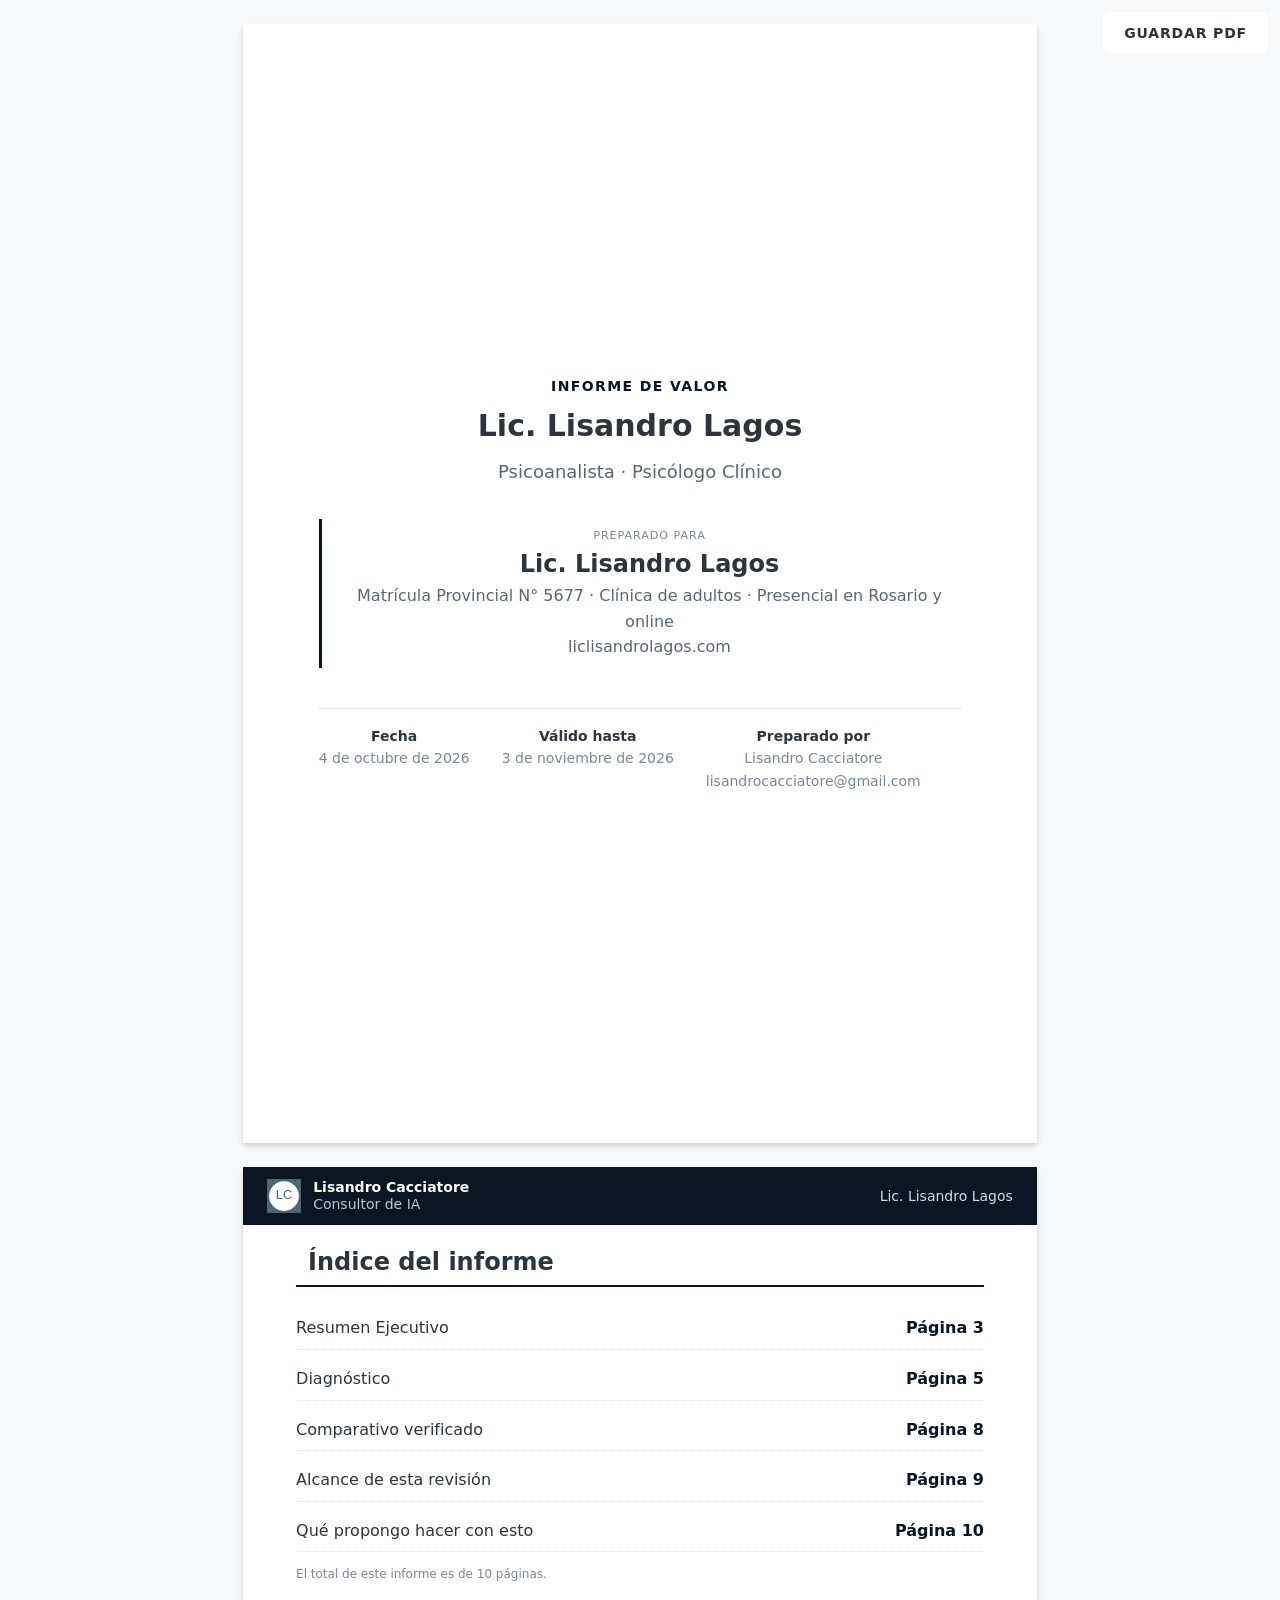
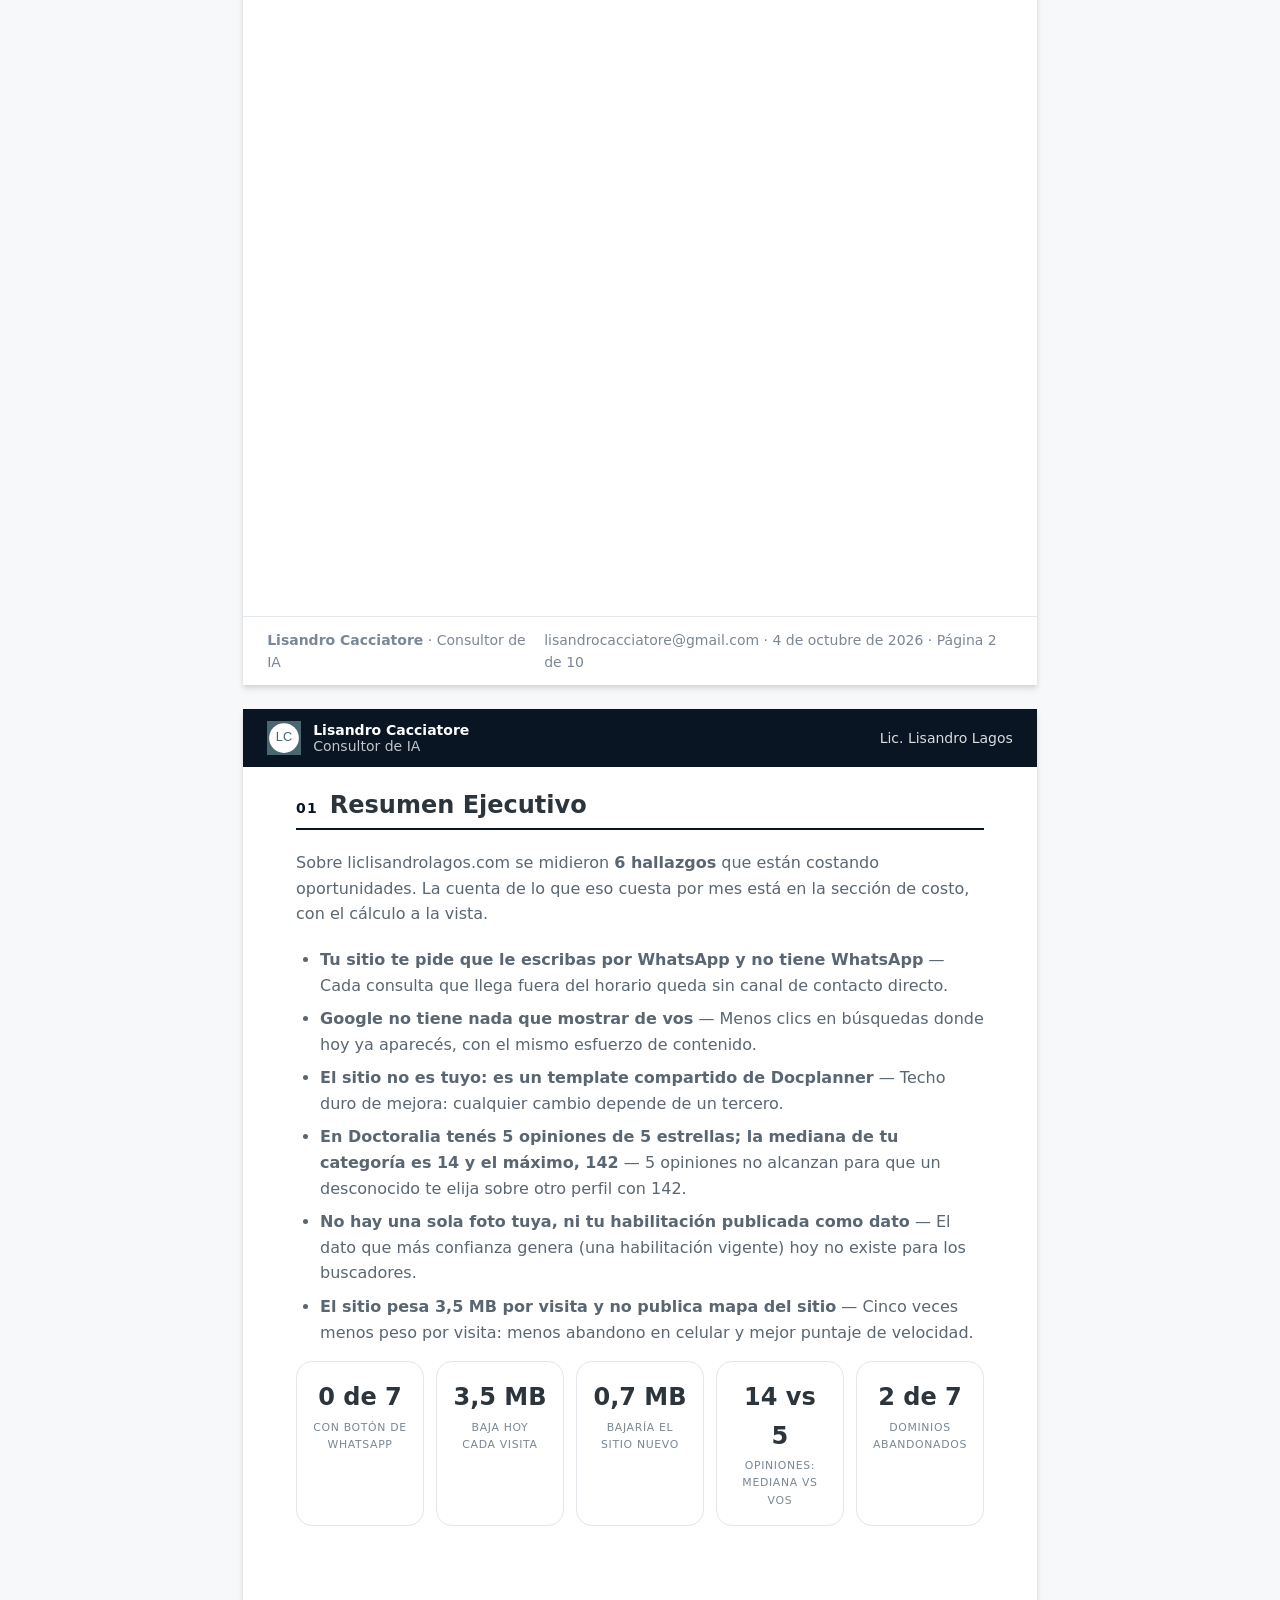
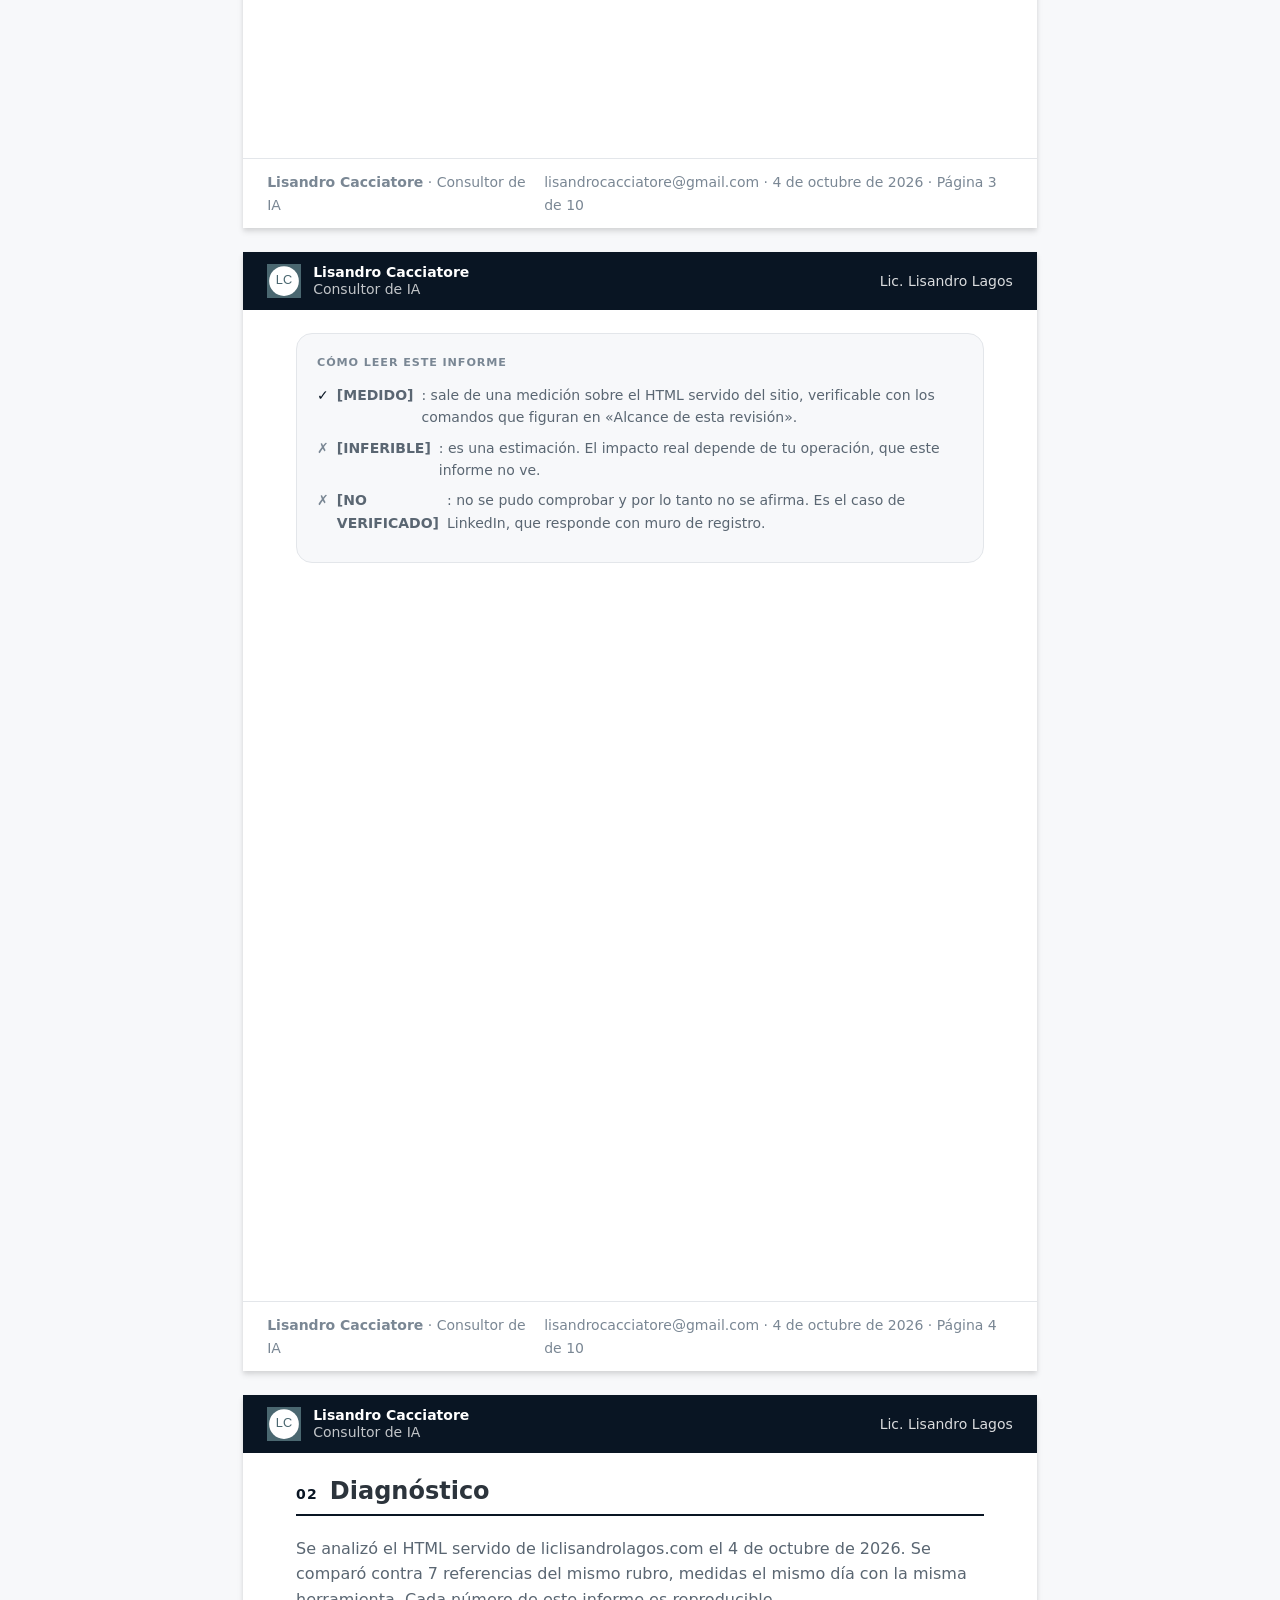
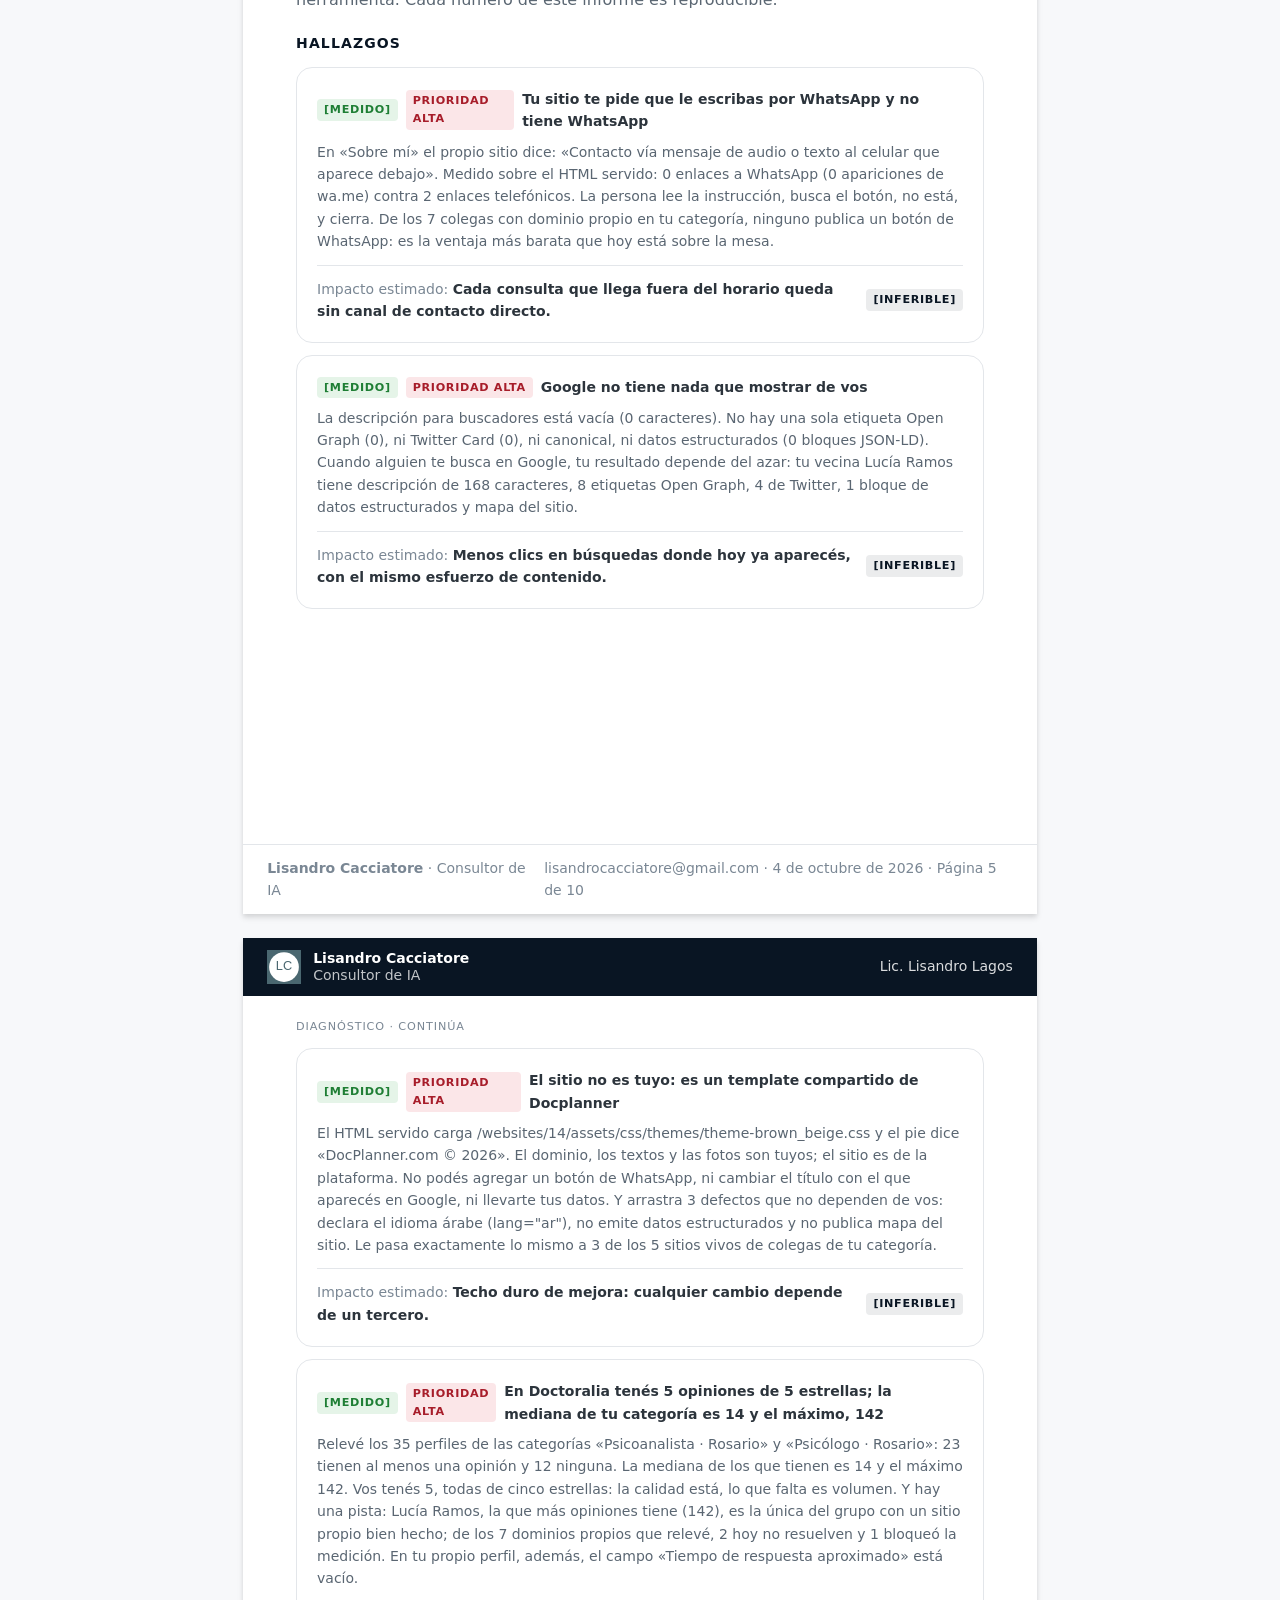
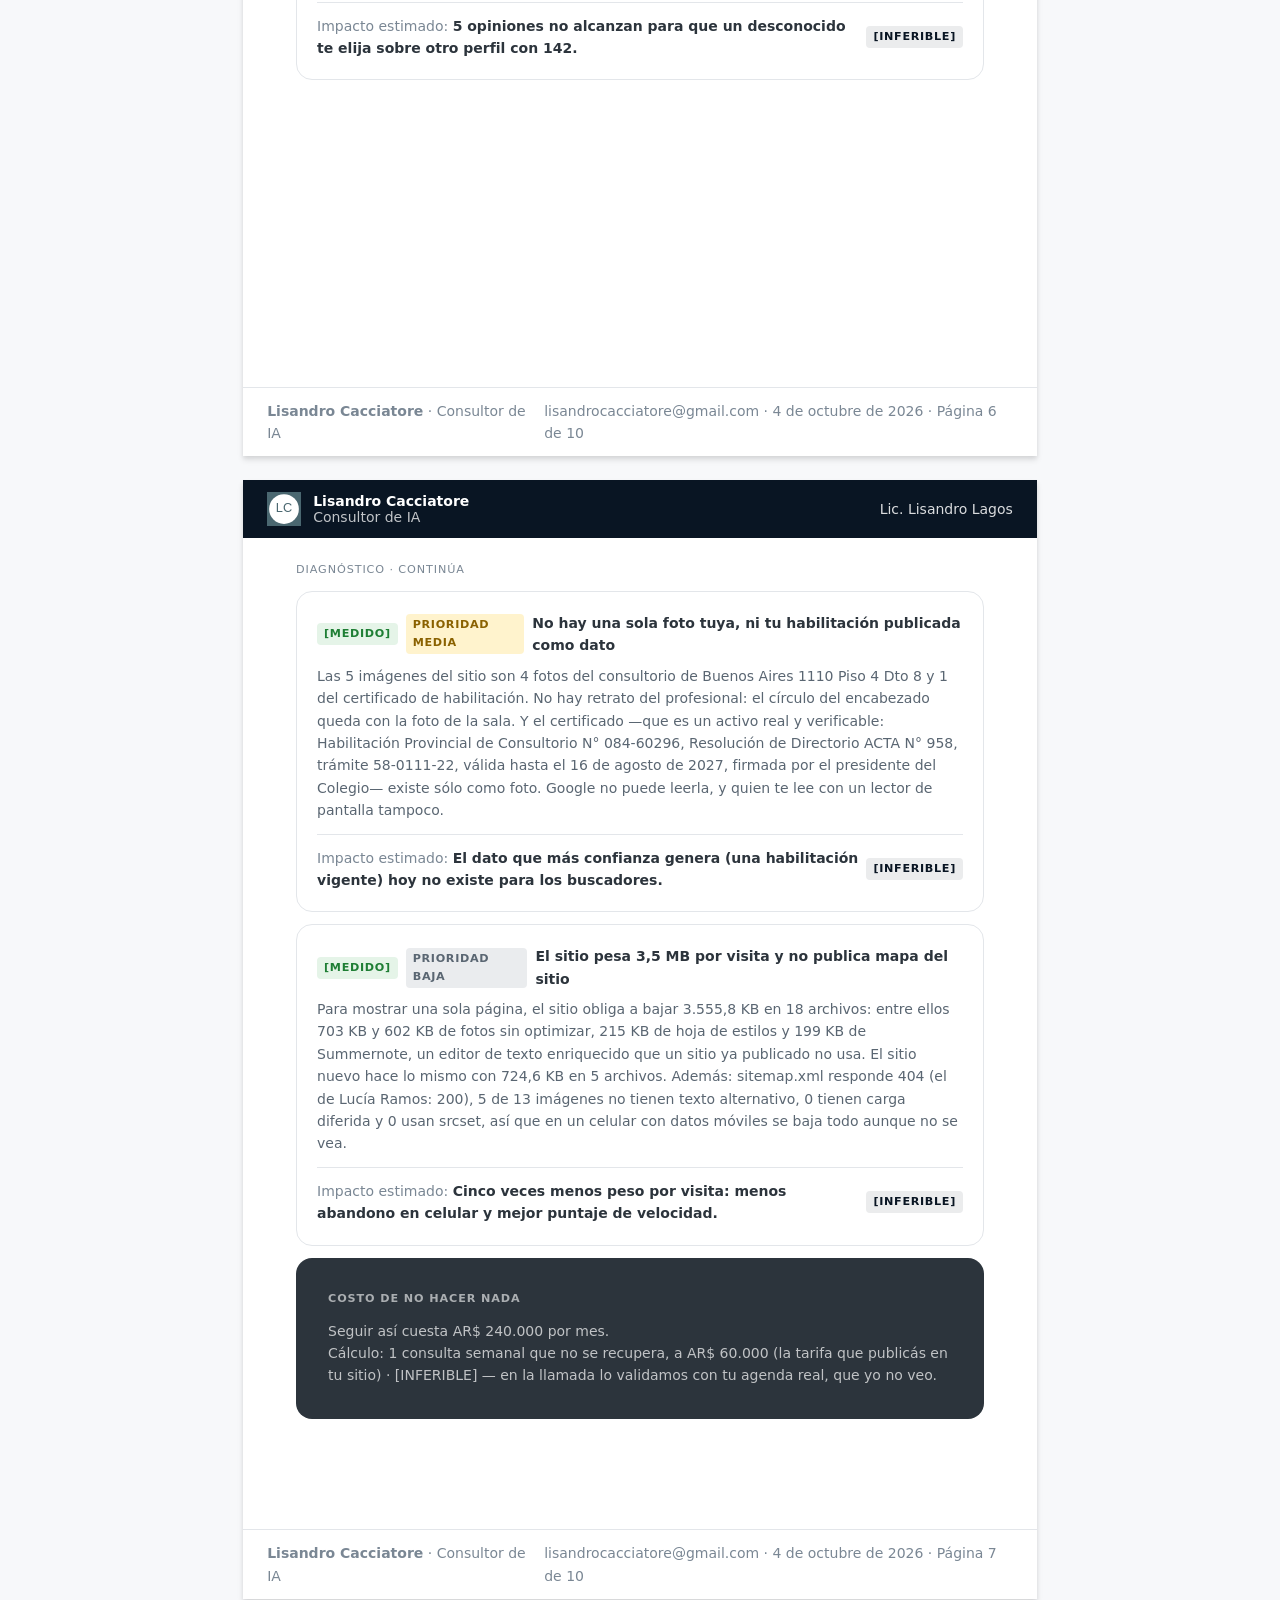
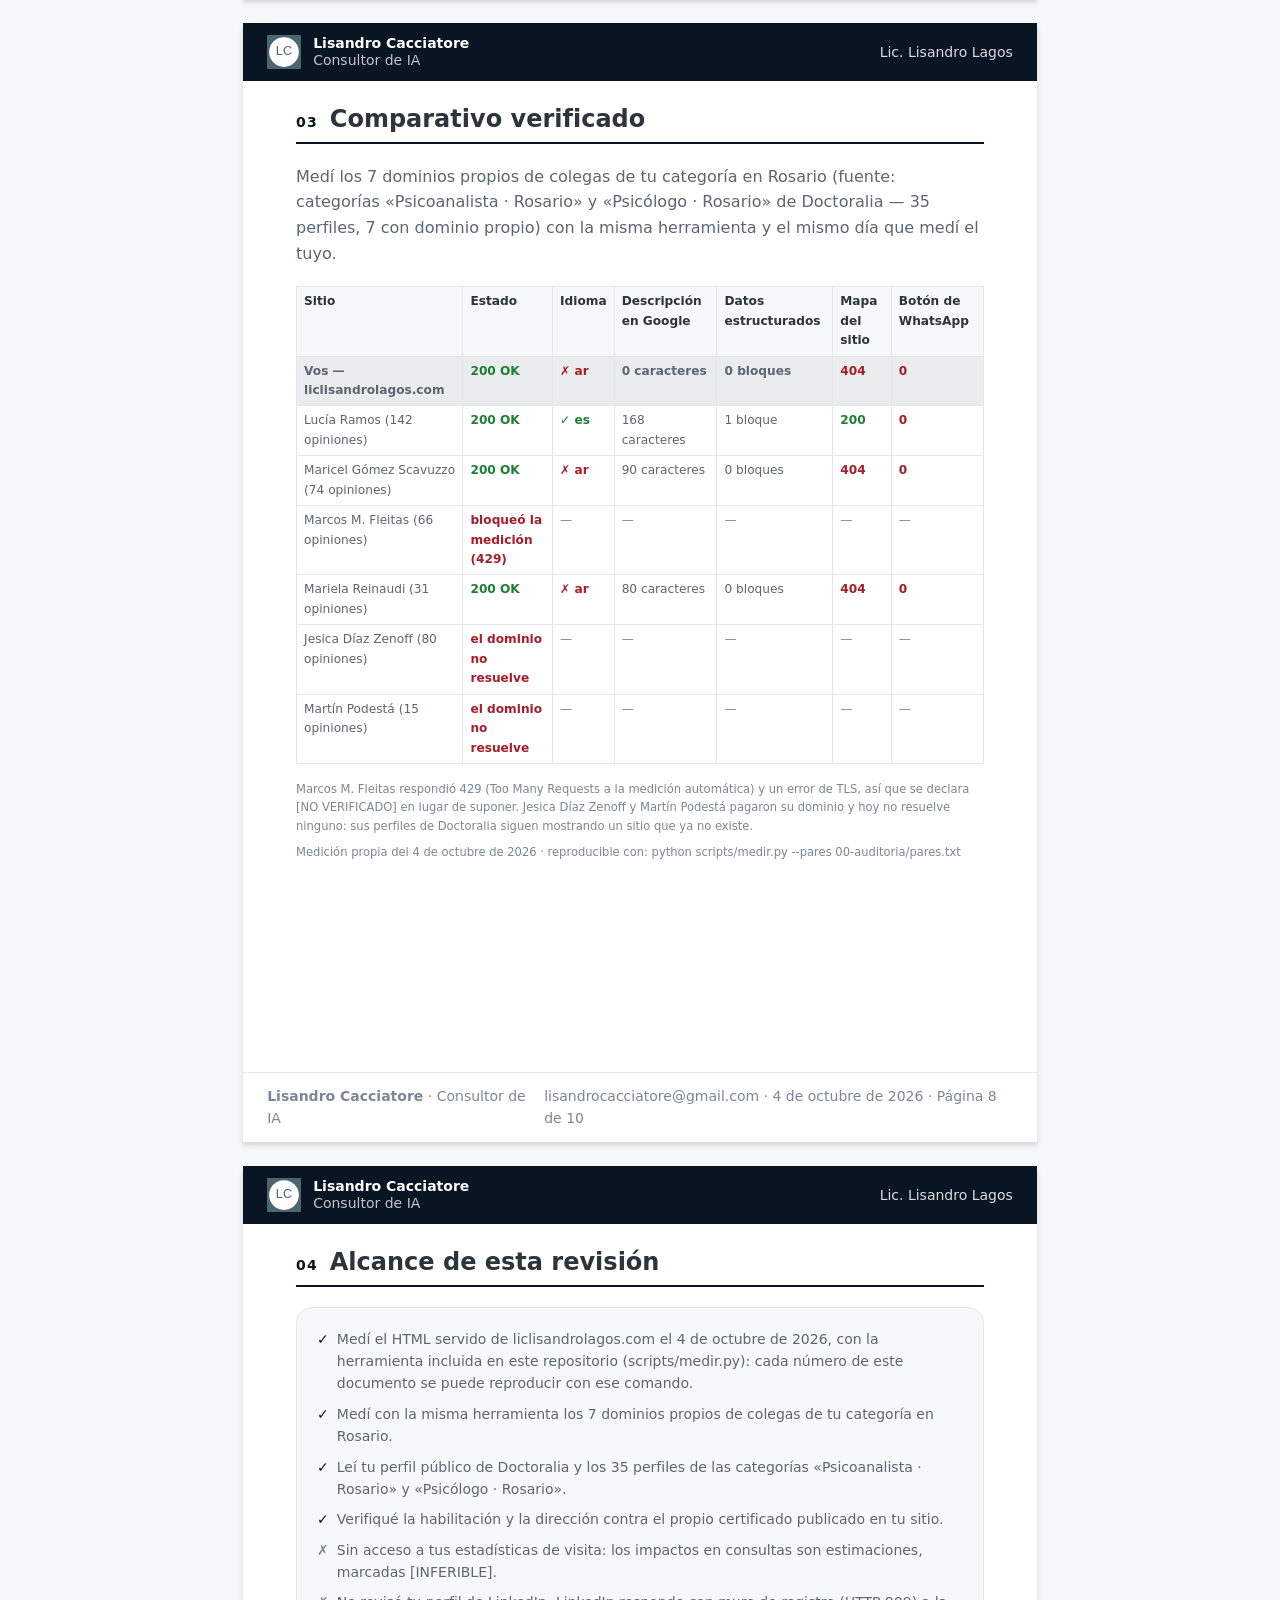
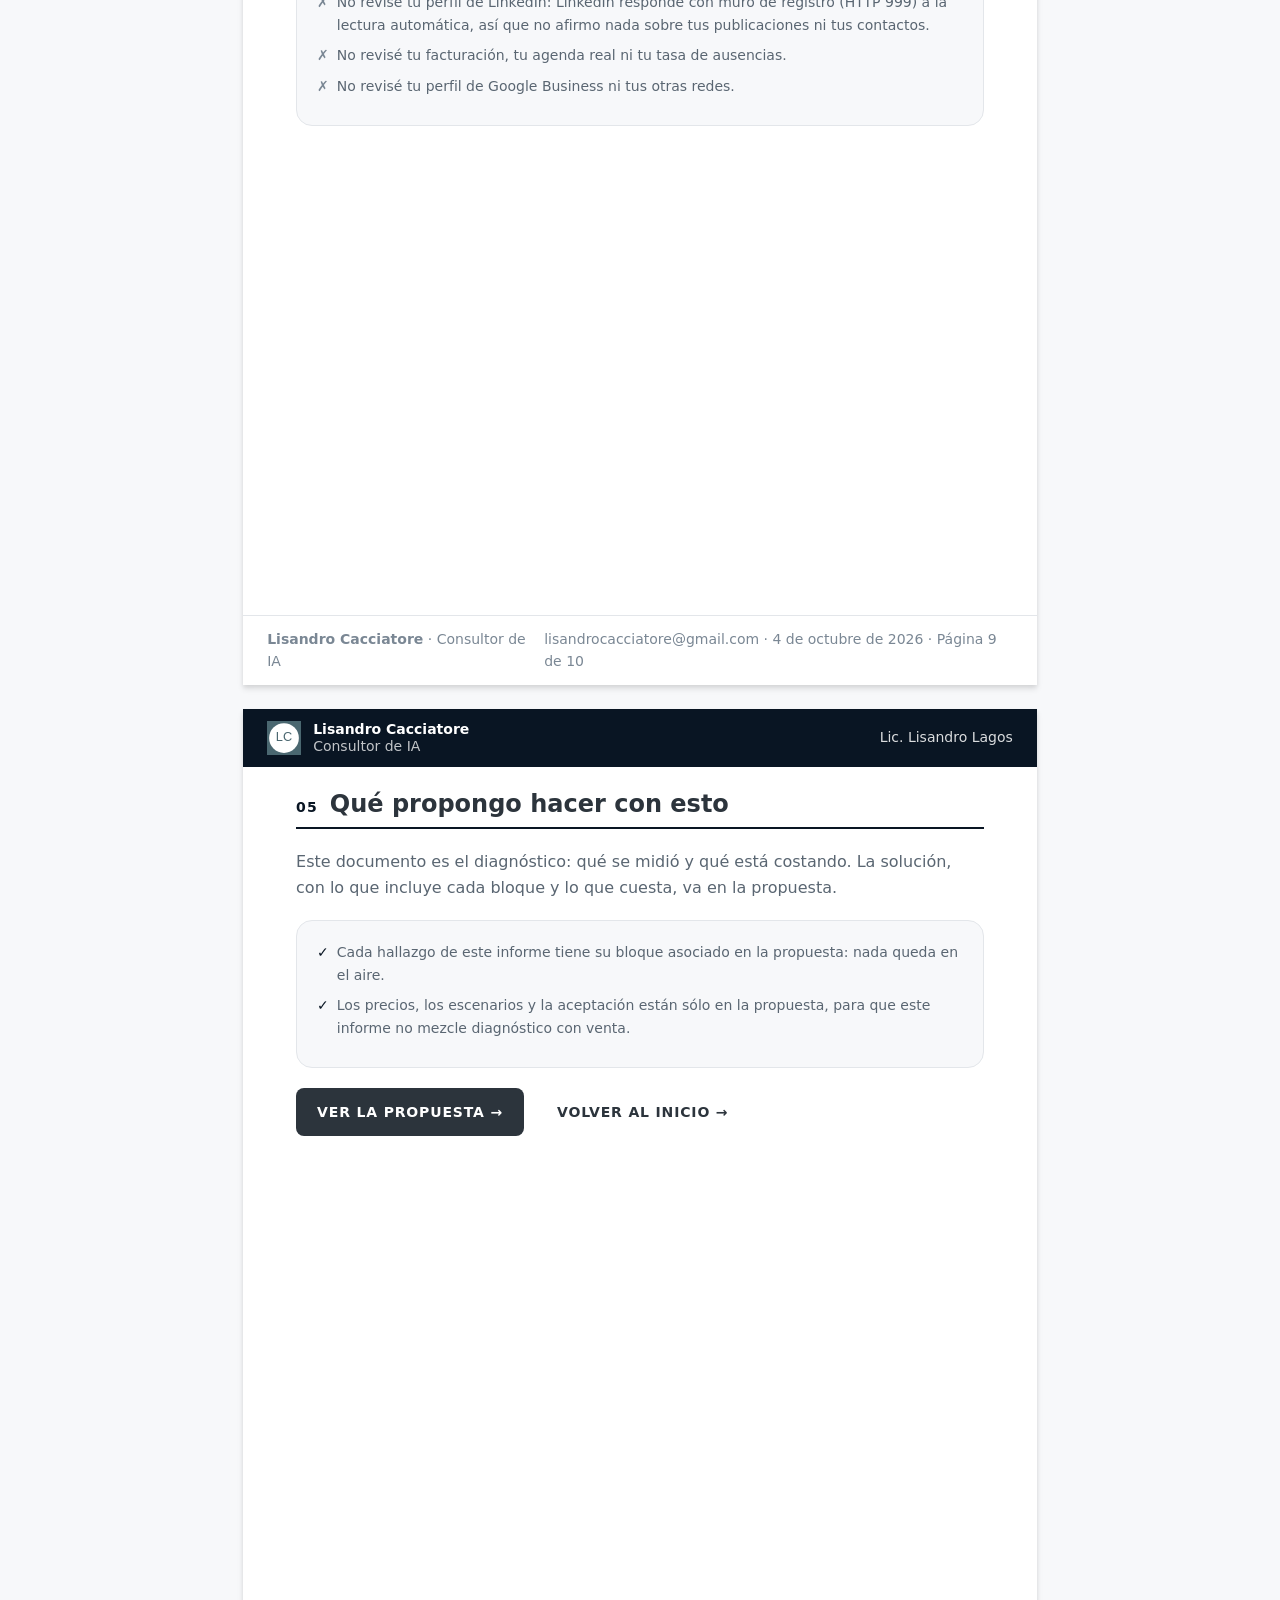
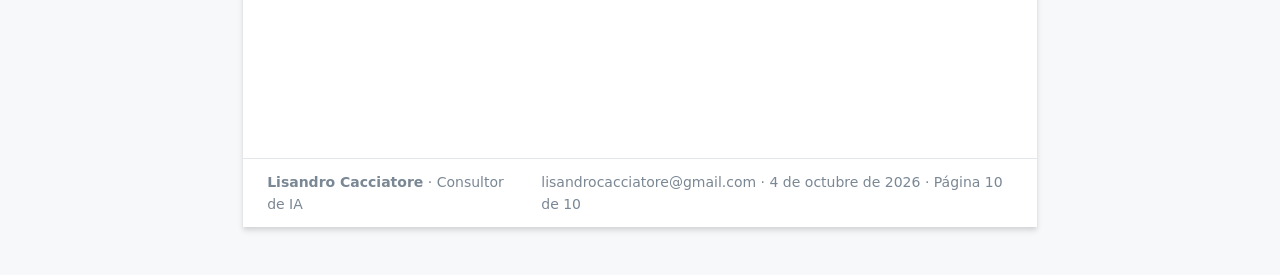
==== 00-auditoria/informe.html @ 0b6a843f "Spec v2.0 en Lagos: significa y tituloCorto por hallazgo, metricas del gate corregidas" ====
<!DOCTYPE html>
<html lang="es">
<head>
<meta charset="UTF-8">
<meta name="viewport" content="width=device-width, initial-scale=1.0">
<title>Informe de Valor — Lic. Lisandro Lagos</title>
<meta name="robots" content="noindex, nofollow">
<style>
/* ==========================================================================
   brand/brand.css — FUENTE ÚNICA DE LA IDENTIDAD VISUAL
   Ningún template declara colores, fuentes ni medidas propias.
   Si algo visual falta, se agrega ACÁ.
   ========================================================================== */

/* --------------------------------------------------------------------------
   1. TOKENS
   -------------------------------------------------------------------------- */
:root {
  /* Marca */
  --brand-default: #4A6770;
  --brand-hover:   #3D545C;
  --brand-soft:    #F0F4F6;

  /* Texto */
  --ink-title: #2C343C;
  --ink-body:  #5A6672;
  --ink-muted: #7A8794;

  /* Líneas y superficies */
  --line-default:    #E3E6EA;
  --surface-default: #FFFFFF;
  --surface-alt:     #F7F8FA;

  /* Estados */
  --success: #28A745;
  --warning: #FFC107;
  --error:   #DC3545;
  --info:    #17A2B8;

  /* Tipografía */
  --font-sans: 'Montserrat', system-ui, -apple-system, 'Segoe UI', sans-serif;
  --fs-sm:   0.875rem;
  --fs-base: 1rem;
  --fs-lg:   1.125rem;
  --fs-xl:   1.25rem;
  --fs-2xl:  1.5rem;
  --fs-3xl:  1.875rem;
  --fw-regular:   400;
  --fw-medium:    500;
  --fw-bold:      600;
  --fw-extrabold: 800;

  /* Espaciado (grid de 8px) */
  --space-1:  0.25rem;
  --space-2:  0.5rem;
  --space-3:  0.75rem;
  --space-4:  1rem;
  --space-5:  1.25rem;
  --space-6:  1.5rem;
  --space-8:  2rem;
  --space-10: 2.5rem;
  --space-12: 3rem;

  /* Radios y sombras */
  --radius-sm:   0.25rem;
  --radius-md:   0.5rem;
  --radius-lg:   1rem;
  --radius-full: 9999px;
  --shadow-sm: 0 1px 3px rgba(0,0,0,.12), 0 1px 2px rgba(0,0,0,.24);
  --shadow-md: 0 4px 6px rgba(0,0,0,.10), 0 2px 4px rgba(0,0,0,.06);
  --shadow-lg: 0 10px 15px rgba(0,0,0,.10), 0 4px 6px rgba(0,0,0,.08);
}

/* --------------------------------------------------------------------------
   2. BASE
   -------------------------------------------------------------------------- */
html { font-size: 100%; box-sizing: border-box; }
*, *::before, *::after { box-sizing: inherit; }
body {
  margin: 0;
  font-family: var(--font-sans);
  font-size: var(--fs-base);
  line-height: 1.6;
  color: var(--ink-body);
  background: var(--surface-alt);
  -webkit-font-smoothing: antialiased;
}
h1, h2, h3 { color: var(--ink-title); margin: 0 0 var(--space-3); line-height: 1.25; }
h1 { font-size: var(--fs-3xl); font-weight: var(--fw-extrabold); }
h2 { font-size: var(--fs-xl);  font-weight: var(--fw-bold); }
h3 { font-size: var(--fs-base); font-weight: var(--fw-bold); }
p  { margin: 0 0 var(--space-4); }
code { font-family: ui-monospace, Menlo, Consolas, monospace; font-size: var(--fs-sm);
       background: var(--brand-soft); padding: 1px 5px; border-radius: var(--radius-sm); }
ul, ol { margin: 0 0 var(--space-4); padding-left: var(--space-6); }
li { margin-bottom: var(--space-2); }

/* --------------------------------------------------------------------------
   3. HEADER / FOOTER COMPARTIDOS
   -------------------------------------------------------------------------- */
.brand-header {
  background: var(--brand-default);
  color: var(--surface-default);
}
.brand-header-inner {
  max-width: 210mm;
  margin: 0 auto;
  padding: var(--space-3) var(--space-6);
  display: flex;
  align-items: center;
  gap: var(--space-3);
}
.brand-logo { width: 34px; height: 34px; display: block; flex: none; }
.brand-logo svg { width: 100%; height: 100%; display: block; }
.brand-info { display: flex; flex-direction: column; line-height: 1.2; }
.brand-title { font-weight: var(--fw-bold); font-size: var(--fs-sm); }
.brand-role  { font-size: var(--fs-sm); opacity: .75; }
.brand-doc {
  margin-left: auto;
  font-size: var(--fs-sm);
  opacity: .85;
  text-align: right;
}

.brand-footer { background: var(--surface-default); border-top: 1px solid var(--line-default); }
.brand-footer-inner {
  max-width: 210mm;
  margin: 0 auto;
  padding: var(--space-3) var(--space-6);
  display: flex;
  justify-content: space-between;
  gap: var(--space-4);
  font-size: var(--fs-sm);
  color: var(--ink-muted);
}

/* --------------------------------------------------------------------------
   4. LAYOUT DEL DOCUMENTO
   -------------------------------------------------------------------------- */
.content { max-width: 210mm; margin: 0 auto; padding: var(--space-8) var(--space-6); }
.section { margin-bottom: var(--space-10); }
.cover { text-align: center; padding: var(--space-12) 0; }
.cover h1 { font-size: var(--fs-3xl); }
.cover h2 { color: var(--brand-default); font-size: var(--fs-2xl); }
.eyebrow {
  display: inline-block;
  font-size: var(--fs-sm);
  font-weight: var(--fw-bold);
  text-transform: uppercase;
  letter-spacing: .08em;
  color: var(--brand-default);
  background: var(--brand-soft);
  padding: var(--space-1) var(--space-3);
  border-radius: var(--radius-sm);
}
.lead { font-size: var(--fs-lg); color: var(--ink-body); }

/* --------------------------------------------------------------------------
   5. HALLAZGOS Y EVIDENCIA
   -------------------------------------------------------------------------- */
.finding {
  background: var(--surface-default);
  border: 1px solid var(--line-default);
  border-radius: var(--radius-lg);
  padding: var(--space-5);
  margin-bottom: var(--space-3);
}
.finding-head {
  display: flex;
  align-items: center;
  gap: var(--space-2);
  margin-bottom: var(--space-2);
}
.finding-title { font-weight: var(--fw-bold); color: var(--ink-title); font-size: var(--fs-sm); }
.finding p { margin: 0 0 var(--space-3); font-size: var(--fs-sm); }
.finding-meta {
  display: flex;
  align-items: center;
  gap: var(--space-2);
  border-top: 1px solid var(--line-default);
  padding-top: var(--space-3);
  font-size: var(--fs-sm);
  color: var(--ink-muted);
}
.finding-meta strong { color: var(--ink-title); }
.finding-meta .tag { margin-left: auto; }

.tag {
  display: inline-block;
  font-size: 0.7rem;
  font-weight: var(--fw-bold);
  text-transform: uppercase;
  letter-spacing: .06em;
  padding: 2px 7px;
  border-radius: var(--radius-sm);
  background: var(--brand-soft);
  color: var(--brand-default);
}
.tag-medido    { background: rgba(40,167,69,.12);   color: #1E7E34; }
.tag-inferible { background: rgba(23,162,184,.12);  color: #11707F; }
.tag-noverif   { background: rgba(220,53,69,.10);   color: #A71D2A; }

.evidence { font-size: var(--fs-sm); }

/* Callout oscuro (costo de no hacer nada) */
.callout {
  background: var(--ink-title);
  color: var(--surface-default);
  border-radius: var(--radius-lg);
  padding: var(--space-8);
}
.callout .callout-label {
  font-size: 0.7rem; font-weight: var(--fw-bold); text-transform: uppercase;
  letter-spacing: .08em; opacity: .6; margin-bottom: var(--space-3);
}
.callout .callout-strong { font-size: var(--fs-2xl); font-weight: var(--fw-bold); margin-bottom: var(--space-3); }
.callout .callout-note { font-size: var(--fs-sm); opacity: .7; margin: 0; }

/* --------------------------------------------------------------------------
   6. TABLAS Y PRECIOS
   -------------------------------------------------------------------------- */
.price-table { width: 100%; border-collapse: collapse; margin: var(--space-4) 0; font-size: var(--fs-sm); }
.price-table th, .price-table td {
  border: 1px solid var(--line-default);
  padding: var(--space-3);
  text-align: left;
}
.price-table th { background: var(--surface-alt); font-weight: var(--fw-bold); color: var(--ink-title); }
.price-table td:nth-child(2) { white-space: nowrap; font-weight: var(--fw-bold); color: var(--ink-title); }

.base-card {
  background: var(--surface-default);
  border: 2px solid var(--brand-default);
  border-radius: var(--radius-lg);
  padding: var(--space-5);
  margin-bottom: var(--space-3);
  position: relative;
}
.base-flag {
  position: absolute; top: 0; right: 0;
  background: var(--brand-default); color: var(--surface-default);
  font-size: 0.65rem; font-weight: var(--fw-bold); text-transform: uppercase;
  letter-spacing: .08em; padding: 4px 10px; border-radius: 0 var(--radius-lg) 0 var(--radius-lg);
}
.base-head { display: flex; justify-content: space-between; align-items: flex-start; gap: var(--space-4); margin-bottom: var(--space-3); }
.base-label { font-size: 0.7rem; font-weight: var(--fw-bold); text-transform: uppercase; letter-spacing: .08em; color: var(--brand-default); }
.base-price { font-weight: var(--fw-bold); color: var(--ink-title); white-space: nowrap; }

/* --------------------------------------------------------------------------
   7. SELECTOR INTERACTIVO
   -------------------------------------------------------------------------- */
.module-card {
  background: var(--surface-default);
  border: 1px solid var(--line-default);
  border-radius: var(--radius-lg);
  padding: var(--space-5);
  margin-bottom: var(--space-3);
  cursor: pointer;
  transition: border-color .2s ease, background-color .2s ease, box-shadow .2s ease;
}
.module-card:hover { box-shadow: var(--shadow-sm); }
.module-card.on { border: 2px solid var(--brand-default); background: var(--brand-soft); }
.module-head { display: flex; justify-content: space-between; align-items: flex-start; gap: var(--space-4); margin-bottom: var(--space-2); }
.module-code { font-size: 0.7rem; font-weight: var(--fw-bold); text-transform: uppercase; letter-spacing: .08em; color: var(--brand-default); }
.module-title { font-size: var(--fs-sm); font-weight: var(--fw-bold); color: var(--ink-title); margin: 0; }
.module-price { font-size: var(--fs-sm); font-weight: var(--fw-bold); color: var(--ink-title); white-space: nowrap; }
.module-short { font-size: var(--fs-sm); margin-bottom: var(--space-2); }
.module-bullets { list-style: none; padding: 0; margin: 0; font-size: var(--fs-sm); color: var(--ink-muted); }
.module-bullets li { margin-bottom: 2px; }
.module-bullets li::before { content: '· '; }

.total-bar {
  position: sticky;
  bottom: var(--space-4);
  background: var(--ink-title);
  color: var(--surface-default);
  border-radius: var(--radius-lg);
  padding: var(--space-5);
  display: flex;
  justify-content: space-between;
  align-items: center;
  gap: var(--space-4);
}
.total-label { font-size: 0.7rem; text-transform: uppercase; letter-spacing: .08em; opacity: .6; }
.total-value { font-size: var(--fs-2xl); font-weight: var(--fw-bold); }
.total-list  { font-size: var(--fs-sm); opacity: .75; margin-top: 2px; }
.total-value.pulse { animation: pulse .35s ease; }
@keyframes pulse {
  0%   { transform: scale(1); }
  50%  { transform: scale(1.07); color: var(--brand-soft); }
  100% { transform: scale(1); }
}

/* --------------------------------------------------------------------------
   8. BOTONES
   -------------------------------------------------------------------------- */
.btn {
  display: inline-block;
  font-family: inherit;
  font-size: var(--fs-sm);
  font-weight: var(--fw-bold);
  text-transform: uppercase;
  letter-spacing: .06em;
  padding: var(--space-3) var(--space-5);
  border-radius: var(--radius-md);
  border: 1px solid transparent;
  text-decoration: none;
  cursor: pointer;
  transition: background-color .2s ease, color .2s ease;
}
.btn-light { background: var(--surface-default); color: var(--ink-title); }
.btn-light:hover { background: var(--brand-soft); }
.btn-ghost { background: transparent; color: var(--brand-default); text-transform: none; letter-spacing: 0; padding: var(--space-1); }

/* --------------------------------------------------------------------------
   9. ALCANCE
   -------------------------------------------------------------------------- */
.scope {
  background: var(--surface-alt);
  border: 1px solid var(--line-default);
  border-radius: var(--radius-lg);
  padding: var(--space-5);
}
.scope-label { font-size: 0.7rem; font-weight: var(--fw-bold); text-transform: uppercase; letter-spacing: .08em; color: var(--ink-muted); margin-bottom: var(--space-3); }
.scope ul { list-style: none; padding: 0; margin: 0; font-size: var(--fs-sm); }
.scope li { display: flex; gap: var(--space-2); margin-bottom: var(--space-2); }
.scope .yes { color: var(--brand-default); }
.scope .no  { color: var(--ink-muted); }

/* --------------------------------------------------------------------------
   10. PRIORIDAD DE HALLAZGOS
   -------------------------------------------------------------------------- */
.tag-prio-alta  { background: rgba(220,53,69,.12);  color: #A71D2A; }
.tag-prio-media { background: rgba(255,193,7,.20);  color: #8A6100; }
.tag-prio-baja  { background: rgba(122,135,148,.16); color: #5A6672; }

/* --------------------------------------------------------------------------
   11. COMPARATIVO VERIFICADO
   -------------------------------------------------------------------------- */
.compare-table { width: 100%; border-collapse: collapse; margin: var(--space-4) 0; font-size: 0.76rem; }
.compare-table th, .compare-table td {
  border: 1px solid var(--line-default);
  padding: 5px 7px;
  text-align: left;
  vertical-align: top;
}
.compare-table th { background: var(--surface-alt); font-weight: var(--fw-bold); color: var(--ink-title); }
.compare-table .row-client { background: var(--brand-soft); font-weight: var(--fw-bold); }
.compare-table .ok   { color: #1E7E34; font-weight: var(--fw-bold); }
.compare-table .bad  { color: #A71D2A; font-weight: var(--fw-bold); }
.compare-table .meh  { color: var(--ink-muted); }
.evsrc { font-size: 0.72rem; color: var(--ink-muted); margin: var(--space-2) 0 0; }

/* --------------------------------------------------------------------------
   12. INDICADORES
   -------------------------------------------------------------------------- */
.kpi-row { display: flex; gap: var(--space-3); margin: var(--space-4) 0; }
.kpi {
  flex: 1;
  background: var(--surface-default);
  border: 1px solid var(--line-default);
  border-radius: var(--radius-lg);
  padding: var(--space-4);
  text-align: center;
}
.kpi__value { display: block; font-size: var(--fs-2xl); font-weight: var(--fw-extrabold); color: var(--ink-title); }
.kpi__label { display: block; font-size: 0.68rem; text-transform: uppercase; letter-spacing: .06em; color: var(--ink-muted); margin-top: 2px; }

/* --------------------------------------------------------------------------
   13. CITA Y VOZ DEL CLIENTE
   -------------------------------------------------------------------------- */
.quote {
  background: var(--surface-default);
  border-left: 3px solid var(--brand-default);
  border-radius: 0 var(--radius-md) var(--radius-md) 0;
  padding: var(--space-4) var(--space-5);
  margin: 0 0 var(--space-3);
  font-style: italic;
  color: var(--ink-title);
}
.quote__who { display: block; font-style: normal; font-size: 0.78rem; color: var(--ink-muted); margin-top: var(--space-2); }

/* Bloque de datos por confirmar (lo que no puedo verificar) */
.todo {
  background: var(--surface-alt);
  border: 1px dashed var(--line-default);
  border-radius: var(--radius-lg);
  padding: var(--space-5);
}
.todo ul { margin: 0; font-size: var(--fs-sm); }

/* --------------------------------------------------------------------------
   14. LAYOUT DE LA PROPUESTA COMERCIAL
   La propuesta es una página web que se lee en pantalla y también se imprime.
   Sólo se declaran acá la disposición y los ritmos; los colores son los tokens.
   -------------------------------------------------------------------------- */
.band { background: var(--surface-default); border-top: 1px solid var(--line-default); border-bottom: 1px solid var(--line-default); }
.band--ink { background: var(--ink-title); color: var(--surface-default); border: none; }
.band--ink h1, .band--ink h2, .band--ink h3 { color: var(--surface-default); }
.band--soft { background: var(--brand-soft); }
.wrap { max-width: 210mm; margin: 0 auto; padding: var(--space-8) var(--space-6); }
.wrap--tight { padding: var(--space-6) var(--space-6); }
.grid-2 { display: grid; grid-template-columns: 1fr 1fr; gap: var(--space-5); }
.hero-h1 { font-size: 2.25rem; line-height: 1.15; font-weight: var(--fw-extrabold); letter-spacing: -0.01em; }
.cta-row { display: flex; flex-wrap: wrap; gap: var(--space-3); margin-top: var(--space-5); }
.btn-ink { background: var(--ink-title); color: var(--surface-default); }
.btn-ink:hover { background: var(--brand-default); }
.btn-brand { background: var(--brand-default); color: var(--surface-default); }
.btn-brand:hover { background: var(--brand-hover); }
.btn-wa { background: #128C7E; color: #FFFFFF; }
.btn-wa:hover { background: #0E6E63; }
.step-list { counter-reset: paso; list-style: none; padding: 0; }
.step-list li { counter-increment: paso; position: relative; padding-left: var(--space-8); margin-bottom: var(--space-4); }
.step-list li::before {
  content: counter(paso);
  position: absolute; left: 0; top: 0;
  width: 22px; height: 22px; border-radius: var(--radius-full);
  background: var(--brand-default); color: var(--surface-default);
  font-size: 0.72rem; font-weight: var(--fw-bold);
  display: flex; align-items: center; justify-content: center;
}
.shot {
  border: 1px solid var(--line-default);
  border-radius: var(--radius-md);
  overflow: hidden;
  background: var(--surface-alt);
}
.shot img { display: block; width: 100%; height: auto; }
.shot__cap { font-size: 0.72rem; color: var(--ink-muted); padding: var(--space-2) var(--space-3); border-top: 1px solid var(--line-default); background: var(--surface-default); }

/* La propuesta también se imprime: sin barra fija, sin saltos raros. */
@media print {
  .no-print { display: none !important; }
  .total-bar { position: static; }
  .band, .band--ink, .band--soft { break-inside: avoid; }
  .wrap { padding: 0 0 var(--space-6); max-width: none; }
  body { background: #FFFFFF; }
  a[href^="http"]::after { content: ""; }
}

/* Las reglas de impresión viven en templates/print.css.
   brand.css define la marca; el layout de hoja es responsabilidad del template. */

/* Identidad del cliente: el color lo pone su config, no el sistema */
:root {
  --brand-default: #091523;
  --brand-hover:   #08121D;
  --brand-soft:    #EBECED;
}

/* ==========================================================================
   templates/print.css — LAYOUT DE HOJAS PARA EL INFORME
   No define marca: usa los tokens de brand.css, que se inyecta antes.

   MODELO DE PAGINADO (portado de ~/propuestas/print.js, que ya funciona)
   Chrome no soporta las cajas de margen de @page (@top-left, @bottom-right) y
   `position: fixed` en impresión se encima sobre el contenido. Así que acá NO
   hay position:fixed ni cajas de margen:

     - cada hoja es un <div class="page"> de 210x296mm
     - el membrete y el pie van DENTRO de cada hoja, como bloques del flujo
     - el paginador (print.js) llena cada cuerpo midiendo el desborde real

   296mm y no 297: con 297 Chrome agrega una hoja en blanco al final.
   ========================================================================== */

@page { size: A4; margin: 0; }

html, body { margin: 0; padding: 0; background: #fff; }

/* ---------- La hoja ---------- */

.page {
  width: 210mm;
  height: 296mm;
  overflow: hidden;
  display: flex;
  flex-direction: column;
  background: var(--surface-default);
  page-break-after: always;
  break-after: page;
  position: relative;
}
.page:last-child { page-break-after: auto; break-after: auto; }

.page__body {
  flex: 1 1 auto;
  overflow: hidden;
  padding: 6mm 14mm 4mm;
}

/* ---------- Portada (sin membrete ni pie) ---------- */

.page--cover { justify-content: center; }

.cover { padding: 0 20mm; }
.cover__brand-name { font-weight: var(--fw-bold); color: var(--brand-default); }
.cover__label {
  font-size: var(--fs-sm); text-transform: uppercase; letter-spacing: .08em;
  color: var(--ink-muted); float: right;
}
.cover__eyebrow {
  font-size: var(--fs-sm); font-weight: var(--fw-bold); text-transform: uppercase;
  letter-spacing: .1em; color: var(--brand-default); margin-bottom: var(--space-3);
}
.cover__title { font-size: 34pt; line-height: 1.1; margin: 0 0 var(--space-4); }
.cover__subtitle { font-size: var(--fs-lg); color: var(--ink-body); margin-bottom: var(--space-8); }
.cover__client {
  border-left: 3px solid var(--brand-default);
  padding: var(--space-2) 0 var(--space-2) var(--space-4);
  margin-bottom: var(--space-10);
}
.cover__client-label {
  font-size: .7rem; text-transform: uppercase; letter-spacing: .08em; color: var(--ink-muted);
}
.cover__client-name { font-size: var(--fs-2xl); font-weight: var(--fw-bold); color: var(--ink-title); }
.cover__client-sub { color: var(--ink-body); }
.cover__meta {
  display: flex; gap: var(--space-8); flex-wrap: wrap;
  border-top: 1px solid var(--line-default); padding-top: var(--space-4);
  font-size: var(--fs-sm); color: var(--ink-muted);
}
.cover__meta strong { display: block; color: var(--ink-title); }

/* ---------- Encabezado de sección ---------- */

.sec-head {
  display: flex; align-items: baseline; gap: var(--space-3);
  border-bottom: 2px solid var(--brand-default);
  padding-bottom: var(--space-2); margin-bottom: var(--space-5);
}
.sec-num {
  font-size: var(--fs-sm); font-weight: var(--fw-extrabold);
  color: var(--brand-default); letter-spacing: .08em;
}
.sec-title { margin: 0; font-size: var(--fs-2xl); }
.sec-sub {
  font-size: var(--fs-sm); font-weight: var(--fw-bold); text-transform: uppercase;
  letter-spacing: .08em; color: var(--brand-default);
  margin: var(--space-5) 0 var(--space-3);
}
.sec-lead { font-size: var(--fs-base); color: var(--ink-body); margin-bottom: var(--space-5); }
.cont-label {
  font-size: .7rem; text-transform: uppercase; letter-spacing: .08em;
  color: var(--ink-muted); margin-bottom: var(--space-3);
}

/* ---------- Índice ---------- */

.toc { list-style: none; padding: 0; margin: 0; }
.toc li {
  border-bottom: 1px dotted var(--line-default);
  padding: var(--space-2) 0;
}
.toc a { text-decoration: none; display: flex; gap: var(--space-3); }
.toc__item-name { flex: 1; color: var(--ink-title); font-weight: var(--fw-medium); }
.toc__item-page { color: var(--brand-default); font-weight: var(--fw-bold); white-space: nowrap; }

/* ---------- Aceptación (firma) ---------- */

.sig-intro { font-size: var(--fs-sm); margin-bottom: var(--space-5); }
.sig-terms {
  background: var(--surface-alt); border: 1px solid var(--line-default);
  border-radius: var(--radius-md); padding: var(--space-4);
  font-size: var(--fs-sm); color: var(--ink-body); margin-bottom: var(--space-8);
}
.sig-grid { display: flex; gap: var(--space-10); }
.sig-col { flex: 1; }
.sig-role {
  font-size: .7rem; font-weight: var(--fw-bold); text-transform: uppercase;
  letter-spacing: .08em; color: var(--ink-muted); margin-bottom: var(--space-8);
}
.sig-line { border-bottom: 1px solid var(--ink-title); height: 20mm; }
.sig-image { height: 20mm; }
.sig-name { font-weight: var(--fw-bold); color: var(--ink-title); margin-top: var(--space-2); }
.sig-detail { font-size: var(--fs-sm); color: var(--ink-muted); }
.footnote { font-size: var(--fs-sm); color: var(--ink-muted); margin-top: var(--space-8); }

/* ---------- Error visible (el documento roto tiene que gritarlo) ---------- */

.banner {
  background: var(--error); color: #fff; padding: var(--space-4);
  font-weight: var(--fw-bold); font-size: var(--fs-sm);
}

/* ---------- Pantalla: las hojas se ven apiladas ---------- */

@media screen {
  body { background: var(--surface-alt); padding: var(--space-6) 0; }
  .page { box-shadow: var(--shadow-md); margin: 0 auto var(--space-6); }
  .toolbar {
    position: fixed; top: var(--space-3); right: var(--space-3); z-index: 50;
  }
}

@media print {
  .no-print { display: none !important; }
}

/* ---------- El margen del último bloque no cuenta como alto de hoja ----------
   Un bloque con margin-bottom en el cierre de la hoja sumaba 11-15px de alto
   scrolleable sin que nada se viera cortado, y el auto-chequeo del paginador lo
   reportaba como desborde. El margen no aporta nada al final de una hoja:
   vale para el último bloque y para el último hijo dentro de él (listas, párrafos). */

.page__body > *:last-child,
.page__body > *:last-child > *:last-child { margin-bottom: 0; }

</style>
</head>
<!--
  Este informe NO usa @page para el membrete ni position:fixed.

  Chrome no soporta las cajas de margen de @page (@top-left, @bottom-right) y
  con position:fixed el membrete y el pie se encimaban sobre el contenido.

  Acá pagina print.js: cada hoja es un <div class="page"> de 210x296mm con el
  membrete y el pie ADENTRO, y el contenido se reparte midiendo el desborde real
  contra la altura útil (con un margen de seguridad calibrado de 14mm).
-->
<body>
<div class="toolbar no-print">
  <button class="btn btn-light" onclick="window.print()">Guardar PDF</button>
</div>

<div id="doc"></div>

<script>
  window.CLIENT_CONFIG = {"meta": {"nombre": "Lic. Lisandro Lagos", "matricula": "Matrícula Provincial N° 5677", "profesion": "Psicoanalista · Psicólogo Clínico", "rubro": "Clínica de adultos · Presencial en Rosario y online", "fecha": "4 de octubre de 2026", "validez": "3 de noviembre de 2026", "url": "liclisandrolagos.com"}, "author": {"nombre": "Lisandro Cacciatore", "email": "lisandrocacciatore@gmail.com"}, "branding": {"colorPrimario": "#091523", "logo": "", "firma": ""}, "costoMensual": "AR$ 240.000", "baseCalculo": "1 consulta semanal que no se recupera, a AR$ 60.000 (la tarifa que publicás en tu sitio)", "comparativos": 7, "fechasPermitidas": ["16 de agosto de 2027"], "modelo": {"url": "https://lisandrocacciatore.github.io/LeadLagosLisandro/sitio/", "titulo": "Sitio nuevo (la página modelo)", "bajada": "El sitio completo funcionando: sus fotos reales, la habilitación publicada como texto y WhatsApp en todas las secciones.", "cta": "Ver el sitio nuevo", "captura": "02-sitio/capturas/despues-portada.jpg"}, "salida": {"slug": "lagos"}, "verificacionPDF": {"datos": ["Buenos Aires 1110"], "hojas": [10, 14]}, "propuesta": {"saludo": "Lisandro", "heroTitulo": "Tu sitio le pide a la gente que te escriba por WhatsApp.<br>Y no tiene WhatsApp.", "heroLead": "Lic. Lisandro Lagos: medí tu sitio, medí tu perfil de Doctoralia y medí los 7 sitios de colegas de tu categoría en Rosario, con la misma herramienta y el mismo día. Esto no es una opinión sobre tu diseño. Son 6 cosas medidas, cada una con el número que la respalda.", "comparativoTitulo": "Tu categoría en Rosario, medida el mismo día", "comparativoCierre": "No estás solo: el problema es la plataforma. Tres de los cinco sitios vivos de tu categoría arrastran el mismo error de idioma y tampoco emiten datos estructurados. Y ninguno de los siete tiene un botón de WhatsApp. Eso significa que la mejora más barata del rubro está apoyada sobre la mesa y todavía nadie la levantó.", "costoNota": "en la llamada lo validamos con tu agenda real, que yo no veo.", "propuestaTitulo": "Un sitio tuyo, y los bloques que quieras sumar", "propuestaIntro": "La base es no depender más de la plataforma: sitio propio, tus datos reales, tu certificado como texto y no como foto, y las señales que Google necesita para mostrarte. Los bloques se suman según lo que te duela más y según el presupuesto.", "baseLabel": "Base — Sitio profesional propio", "preguntasTitulo": "Cuatro datos que no puedo inventar", "cierreTitulo": "Una llamada de veinte minutos", "cierreBody": "No hace falta que decidas nada por mensaje. Veinte minutos alcanzan para revisar los hallazgos, contestar las cuatro preguntas y elegir por dónde empezar.", "conversionTitulo": "Cómo se ubica el número"}, "callout": {"label": "Costo de no hacer nada", "strong": "Seguir así cuesta AR$ 240.000 por mes.", "note": "Cálculo: 1 consulta semanal que no se recupera, a AR$ 60.000 (la tarifa que publicás en tu sitio) · [INFERIBLE] — en la llamada lo validamos con tu agenda real, que yo no veo."}, "conversion": {"tipoCambio": 1551.9, "tipoCambioFecha": "4 de octubre de 2026", "tipoCambioFuente": "dolarapi.com (dólar bolsa, venta)", "tipoCambioDetalle": "USD 1 = AR$ 1.551,90", "tarifaSesion": 60000, "tarifaSesionFuente": "liclisandrolagos.com — sección Precios (publicada por el propio profesional)", "unidad": "sesiones", "referenciaEtiqueta": "la tarifa que publicás", "costoMensualNum": 240000, "cierre": "<p class=\"evsrc\">El pack completo ({total}) se paga con {unidades} {unidad}: menos de lo que facturás en tres semanas trabajando a una consulta por día. Y si el sitio recupera una sola consulta por semana, la base de {base} se paga en {recupero} meses.<\/p>\n    <p class=\"evsrc\">[INFERIBLE] La recuperación depende de tu agenda real, que no veo. El número de {unidad} equivalentes, en cambio, es aritmética sobre datos que vos publicás.<\/p>"}, "hallazgos": [{"prioridad": "alta", "tipo": "[MEDIDO]", "titulo": "Tu sitio te pide que le escribas por WhatsApp y no tiene WhatsApp", "descripcion": "En «Sobre mí» el propio sitio dice: «Contacto vía mensaje de audio o texto al celular que aparece debajo». Medido sobre el HTML servido: 0 enlaces a WhatsApp (0 apariciones de wa.me) contra 2 enlaces telefónicos. La persona lee la instrucción, busca el botón, no está, y cierra. De los 7 colegas con dominio propio en tu categoría, ninguno publica un botón de WhatsApp: es la ventaja más barata que hoy está sobre la mesa.", "impacto": "Cada consulta que llega fuera del horario queda sin canal de contacto directo.", "resumen": "0 enlaces wa.me y 2 tel:, medido sobre el HTML servido.", "propongo": "Módulo M1 — WhatsApp contextual. La base ya incluye el botón con el mensaje escrito; M1 lo hace cambiar según la sección donde esté la persona.", "significa": "Quien te busca cuando ya decidió, no te encuentra a mano: tiene que marcar o llenar un formulario.", "tituloCorto": "Ningún canal de contacto en un clic"}, {"prioridad": "alta", "tipo": "[MEDIDO]", "titulo": "Google no tiene nada que mostrar de vos", "descripcion": "La descripción para buscadores está vacía (0 caracteres). No hay una sola etiqueta Open Graph (0), ni Twitter Card (0), ni canonical, ni datos estructurados (0 bloques JSON-LD). Cuando alguien te busca en Google, tu resultado depende del azar: tu vecina Lucía Ramos tiene descripción de 168 caracteres, 8 etiquetas Open Graph, 4 de Twitter, 1 bloque de datos estructurados y mapa del sitio.", "impacto": "Menos clics en búsquedas donde hoy ya aparecés, con el mismo esfuerzo de contenido.", "resumen": "0 caracteres de descripción, 0 Open Graph, 0 datos estructurados, 0 canónica.", "propongo": "Módulo M4 — SEO estructurado: título, descripción, Open Graph, sitemap y datos estructurados de psicólogo.", "significa": "Buscándote por tu especialidad, tu resultado no puede decir nada tuyo: no hay de dónde sacarlo.", "tituloCorto": "Nada que mostrar en Google"}, {"prioridad": "alta", "tipo": "[MEDIDO]", "titulo": "El sitio no es tuyo: es un template compartido de Docplanner", "descripcion": "El HTML servido carga /websites/14/assets/css/themes/theme-brown_beige.css y el pie dice «DocPlanner.com © 2026». El dominio, los textos y las fotos son tuyos; el sitio es de la plataforma. No podés agregar un botón de WhatsApp, ni cambiar el título con el que aparecés en Google, ni llevarte tus datos. Y arrastra 3 defectos que no dependen de vos: declara el idioma árabe (lang=\"ar\"), no emite datos estructurados y no publica mapa del sitio. Le pasa exactamente lo mismo a 3 de los 5 sitios vivos de colegas de tu categoría.", "impacto": "Techo duro de mejora: cualquier cambio depende de un tercero.", "resumen": "CSS /websites/14/…theme-brown_beige.css, pie «DocPlanner.com © 2026», lang=\"ar\".", "propongo": "Base — sitio propio en tu dominio, sin una plataforma de terceros en el medio.", "significa": "Cada arreglo tiene que pasar por alguien que no sos vos, y así se quedó el idioma en el que no hablás.", "tituloCorto": "El sitio es de una plataforma, no tuyo"}, {"prioridad": "alta", "tipo": "[MEDIDO]", "titulo": "En Doctoralia tenés 5 opiniones de 5 estrellas; la mediana de tu categoría es 14 y el máximo, 142", "descripcion": "Relevé los 35 perfiles de las categorías «Psicoanalista · Rosario» y «Psicólogo · Rosario»: 23 tienen al menos una opinión y 12 ninguna. La mediana de los que tienen es 14 y el máximo 142. Vos tenés 5, todas de cinco estrellas: la calidad está, lo que falta es volumen. Y hay una pista: Lucía Ramos, la que más opiniones tiene (142), es la única del grupo con un sitio propio bien hecho; de los 7 dominios propios que relevé, 2 hoy no resuelven y 1 bloqueó la medición. En tu propio perfil, además, el campo «Tiempo de respuesta aproximado» está vacío.", "impacto": "5 opiniones no alcanzan para que un desconocido te elija sobre otro perfil con 142.", "resumen": "5 opiniones propias; mediana 14 y máximo 142 entre 35 perfiles relevados.", "propongo": "Base — el sitio nuevo pide la opinión al paciente al salir del turno, con un enlace directo a tu perfil de Doctoralia.", "significa": "Puesto al lado de otro profesional de tu rubro, tu perfil es el que tiene menos prueba social.", "tituloCorto": "Prueba social por debajo de la categoría"}, {"prioridad": "media", "tipo": "[MEDIDO]", "titulo": "No hay una sola foto tuya, ni tu habilitación publicada como dato", "descripcion": "Las 5 imágenes del sitio son 4 fotos del consultorio de Buenos Aires 1110 Piso 4 Dto 8 y 1 del certificado de habilitación. No hay retrato del profesional: el círculo del encabezado queda con la foto de la sala. Y el certificado —que es un activo real y verificable: Habilitación Provincial de Consultorio N° 084-60296, Resolución de Directorio ACTA N° 958, trámite 58-0111-22, válida hasta el 16 de agosto de 2027, firmada por el presidente del Colegio— existe sólo como foto. Google no puede leerla, y quien te lee con un lector de pantalla tampoco.", "impacto": "El dato que más confianza genera (una habilitación vigente) hoy no existe para los buscadores.", "resumen": "5 imágenes: 4 del consultorio y 1 del certificado. Ningún retrato.", "propongo": "Base — tu habilitación publicada como texto, y el lugar del retrato queda reservado: esa foto la tenés que aportar vos.", "significa": "El número de habilitación —lo único que un paciente chequea antes de escribirte— no se puede leer: está dentro de una foto.", "tituloCorto": "Sin retrato y sin número legible"}, {"prioridad": "baja", "tipo": "[MEDIDO]", "titulo": "El sitio pesa 3,5 MB por visita y no publica mapa del sitio", "descripcion": "Para mostrar una sola página, el sitio obliga a bajar 3.555,8 KB en 18 archivos: entre ellos 703 KB y 602 KB de fotos sin optimizar, 215 KB de hoja de estilos y 199 KB de Summernote, un editor de texto enriquecido que un sitio ya publicado no usa. El sitio nuevo hace lo mismo con 724,6 KB en 5 archivos. Además: sitemap.xml responde 404 (el de Lucía Ramos: 200), 5 de 13 imágenes no tienen texto alternativo, 0 tienen carga diferida y 0 usan srcset, así que en un celular con datos móviles se baja todo aunque no se vea.", "impacto": "Cinco veces menos peso por visita: menos abandono en celular y mejor puntaje de velocidad.", "resumen": "3,5 MB en 18 archivos; sitemap 404; 5 de 13 imágenes sin texto alternativo.", "propongo": "Base + M3 — el sitio nuevo pesa 724,6 KB en 5 archivos, con mapa del sitio y descripciones en las imágenes.", "significa": "Con datos móviles, la primera visita paga el precio del peso antes de ver nada.", "tituloCorto": "Tres megas y medio por visita"}], "comparativo": {"intro": "Medí los 7 dominios propios de colegas de tu categoría en Rosario (fuente: categorías «Psicoanalista · Rosario» y «Psicólogo · Rosario» de Doctoralia — 35 perfiles, 7 con dominio propio) con la misma herramienta y el mismo día que medí el tuyo.", "medidoEl": "4 de octubre de 2026", "columnas": ["Sitio", "Estado", "Idioma", "Descripción en Google", "Datos estructurados", "Mapa del sitio", "Botón de WhatsApp"], "filas": [{"cliente": true, "celdas": ["Vos — liclisandrolagos.com", "200 OK", "✗ ar", "0 caracteres", "0 bloques", "404", "0"]}, {"celdas": ["Lucía Ramos (142 opiniones)", "200 OK", "✓ es", "168 caracteres", "1 bloque", "200", "0"]}, {"celdas": ["Maricel Gómez Scavuzzo (74 opiniones)", "200 OK", "✗ ar", "90 caracteres", "0 bloques", "404", "0"]}, {"celdas": ["Marcos M. Fleitas (66 opiniones)", "bloqueó la medición (429)", "—", "—", "—", "—", "—"]}, {"celdas": ["Mariela Reinaudi (31 opiniones)", "200 OK", "✗ ar", "80 caracteres", "0 bloques", "404", "0"]}, {"celdas": ["Jesica Díaz Zenoff (80 opiniones)", "el dominio no resuelve", "—", "—", "—", "—", "—"]}, {"celdas": ["Martín Podestá (15 opiniones)", "el dominio no resuelve", "—", "—", "—", "—", "—"]}], "nota": "Marcos M. Fleitas respondió 429 (Too Many Requests a la medición automática) y un error de TLS, así que se declara [NO VERIFICADO] en lugar de suponer. Jesica Díaz Zenoff y Martín Podestá pagaron su dominio y hoy no resuelve ninguno: sus perfiles de Doctoralia siguen mostrando un sitio que ya no existe.", "kpis": [{"valor": "0 de 7", "label": "con botón de WhatsApp"}, {"valor": "3,5 MB", "label": "baja hoy cada visita"}, {"valor": "0,7 MB", "label": "bajaría el sitio nuevo"}, {"valor": "14 vs 5", "label": "opiniones: mediana vs vos"}, {"valor": "2 de 7", "label": "dominios abandonados"}]}, "modulos": [{"id": "m1", "code": "M1", "icon": "chat", "title": "WhatsApp contextual", "price": 80, "short": "El botón que hoy el sitio te pide y no tiene, con el mensaje ya escrito.", "bullets": ["Botón flotante en todas las secciones", "El texto del mensaje cambia según dónde está la persona (turno, honorarios, consultorio)", "Abre en un clic desde el celular, sin copiar el número", "Sin costo mensual de plataforma"]}, {"id": "m2", "code": "M2", "icon": "notifications_active", "title": "Recordatorios automáticos de turno", "price": 120, "short": "Bajan las ausencias sin que escribas un mensaje más.", "bullets": ["Aviso 24 horas antes del turno", "Confirmación automática al agendar", "Reagendado en dos toques", "Sirve para presencial y para online"]}, {"id": "m3", "code": "M3", "icon": "calendar_month", "title": "Agenda online sincronizada", "price": 100, "short": "Tus pacientes reservan solos, a cualquier hora, en la agenda que ya usás.", "bullets": ["Sincronización con Google Calendar", "Bloqueo automático de horarios ya tomados", "Zona horaria automática para pacientes del exterior", "Se puede convivir con Doctoralia o reemplazarla"]}, {"id": "m4", "code": "M4", "icon": "search", "title": "SEO estructurado y Perfil de Empresa en Google", "price": 100, "short": "Que Google entienda quién sos y te muestre cuando te buscas.", "bullets": ["Datos estructurados de psicólogo y persona (schema.org)", "Descripción para buscadores, Open Graph y Twitter Cards", "sitemap.xml y robots.txt", "Alta y verificación en Google Search Console"]}, {"id": "m5", "code": "M5", "icon": "receipt_long", "title": "Página de honorarios y encuadre económico", "price": 60, "short": "Qué cuesta, cómo se paga y qué documentación se entrega, dicho sin vueltas.", "bullets": ["Honorarios visibles y sin ambigüedad", "Modalidad de pago y de coordinación de turnos", "Qué documentación se entrega (a definir con el profesional)", "Baja las consultas que no llegan a turno"]}, {"id": "m6", "code": "M6", "icon": "edit_note", "title": "Sección Clínica y ensayos", "price": 90, "short": "Tus propios textos de LinkedIn, en tu sitio, sin depender de la red social.", "bullets": ["Sección de ensayos y notas clínicas con autoría", "Carga desde tus publicaciones reales, sin inventar métricas", "Buscador y etiquetas por tema", "Capacitación de 1 hora + manual para publicar solo"]}], "nextSteps": ["Confirmar cuatro datos que hoy no puedo verificar y que van al sitio: correo de contacto, días y horarios de atención, si se emiten facturas para reintegro (tu perfil de Doctoralia dice que atendés sólo pacientes particulares) y qué plataforma preferís para reservar turnos.", "Llamada de 20 minutos para revisar juntos los 6 hallazgos y elegir qué bloques activar primero.", "Construcción del sitio base y de los módulos elegidos, con publicación de prueba en un enlace que puedas abrir desde el celular.", "Publicación en tu dominio, verificación de indexación en Google, y entrega con una sesión de 1 hora de capacitación y 30 días de soporte."], "preguntasAbiertas": ["¿Querés que el turno se reserve solo en tu agenda o preferís que el primer contacto sea siempre por WhatsApp?", "¿Emitís factura o recibo para que el paciente gestione reintegro? Tu perfil de Doctoralia dice «no se aceptan coberturas médicas: sólo pacientes particulares» y el sitio no dice nada al respecto.", "¿Qué días y horarios querés publicar? Hoy no figuran en ninguna parte.", "¿Hay una foto tuya que quieras usar? Hoy las 5 imágenes del sitio son del consultorio y del certificado; la única imagen de perfil es la sala."], "peso": {"medidoEl": "4 de octubre de 2026", "antes": {"total_kb": 3555.8, "archivos": 18, "html_kb": 26.4}, "despues": {"total_kb": 724.6, "archivos": 5, "html_kb": 48.4}, "comando": "python scripts/pesar.py <url>"}, "imagenes": {"antes": "00-auditoria/capturas/antes-portada.jpg", "despues": "02-sitio/capturas/despues-portada.jpg", "captionAntes": "Hoy — template de plataforma, sin WhatsApp, sin descripción para Google", "captionDespues": "Propuesta — sitio propio, tus fotos reales, tu habilitación como texto"}, "base": {"precio": 350, "items": ["Sitio propio publicado en tu dominio, que ya no depende de la plataforma de terceros", "7 secciones con tus datos reales: enfoque, consultorio, formación completa, honorarios, opiniones, preguntas y contacto", "Tus fotos reales del consultorio y tu habilitación N° 084-60296 publicada como texto (visible para Google)", "Diseño alineado a tu identidad: editorial, sobrio, sin plantilla compartida", "SEO base: idioma correcto, descripción, título, mapa del sitio y textos alternativos", "WhatsApp con el mensaje ya escrito, teléfono, dirección y acceso al mapa", "Contacto conectado a tu agenda actual y a tu perfil de Doctoralia", "Carga acelerada en celular y verificación de accesibilidad", "Publicación, apuntado del dominio y verificación en vivo"]}, "sinIncluir": ["Fotografía profesional: hoy no hay retrato del profesional y no puedo inventarlo", "Contenido de los ensayos: los textos son tuyos; yo los maqueto y los publico", "Gestión de redes sociales ni de tu perfil de Doctoralia", "Campañas publicitarias pagas", "Mantenimiento mensual obligatorio: el sitio queda tuyo y funciona sin cuota", "Facturación o historia clínica: el sitio no guarda datos de pacientes"], "alcance": ["✓ Medí el HTML servido de liclisandrolagos.com el 4 de octubre de 2026, con la herramienta incluida en este repositorio (scripts/medir.py): cada número de este documento se puede reproducir con ese comando.", "✓ Medí con la misma herramienta los 7 dominios propios de colegas de tu categoría en Rosario.", "✓ Leí tu perfil público de Doctoralia y los 35 perfiles de las categorías «Psicoanalista · Rosario» y «Psicólogo · Rosario».", "✓ Verifiqué la habilitación y la dirección contra el propio certificado publicado en tu sitio.", "✗ Sin acceso a tus estadísticas de visita: los impactos en consultas son estimaciones, marcadas [INFERIBLE].", "✗ No revisé tu perfil de LinkedIn: LinkedIn responde con muro de registro (HTTP 999) a la lectura automática, así que no afirmo nada sobre tus publicaciones ni tus contactos.", "✗ No revisé tu facturación, tu agenda real ni tu tasa de ausencias.", "✗ No revisé tu perfil de Google Business ni tus otras redes."]};
  window.BRAND_PARTS = { header: "<header class=\"brand-header\">\n  <div class=\"brand-header-inner\">\n    <span class=\"brand-logo\"><?xml version=\"1.0\" encoding=\"UTF-8\"?>\n<svg width=\"64\" height=\"64\" viewBox=\"0 0 64 64\" xmlns=\"http://www.w3.org/2000/svg\">\n  <rect width=\"64\" height=\"64\" fill=\"#4A6770\"/>\n  <circle cx=\"32\" cy=\"32\" r=\"28\" fill=\"white\"/>\n  <text x=\"50%\" y=\"50%\" dominant-baseline=\"middle\" text-anchor=\"middle\" fill=\"#4A6770\" font-size=\"24\" font-family=\"Montserrat,Arial,sans-serif\">LC<\/text>\n<\/svg><\/span>\n    <span class=\"brand-info\">\n      <span class=\"brand-title\">Lisandro Cacciatore<\/span>\n      <span class=\"brand-role\">Consultor de IA<\/span>\n    <\/span>\n    <span class=\"brand-doc\">Lic. Lisandro Lagos<\/span>\n  <\/div>\n<\/header>", footer: "<footer class=\"brand-footer\">\n  <div class=\"brand-footer-inner\">\n    <span><strong>Lisandro Cacciatore<\/strong> · Consultor de IA<\/span>\n    <span class=\"brand-footer-meta\">lisandrocacciatore@gmail.com · 4 de octubre de 2026<\/span>\n  <\/div>\n<\/footer>" };
</script>
<script>
/* ==========================================================================
   templates/print.js · Paginador del informe

   PORTADO de ~/propuestas/print.js, que ya funciona. Lo que cambia:
   - lee el esquema de config unificado (meta / hallazgos / modulos / nextSteps)
     en vez del esquema viejo (hero / modules / pricingContext)
   - el config y los fragmentos de marca llegan ya inyectados por generate.py
     (window.CLIENT_CONFIG y window.BRAND_PARTS), así funciona desde file://
     sin fetch y el informe queda en un solo archivo
   - usa las clases de brand.css (.finding, .price-table, .callout, .base-card,
     .scope, .brand-header, .brand-footer). No inventa estilos de marca.

   NO cambiar el paginador: cada hoja es un <div class="page"> de 210x296mm con
   membrete y pie ADENTRO, y el contenido se reparte midiendo el desborde real.
   ========================================================================== */

(function () {
  'use strict';

  var params = new URLSearchParams(location.search);
  var cfg = window.CLIENT_CONFIG || null;
  var BRAND = window.BRAND_PARTS || { header: '', footer: '' };

  var docEl = function () { return document.getElementById('doc'); };
  var money = function (n) { return 'USD ' + Number(n || 0).toLocaleString('es-AR'); };
  var esc = function (s) {
    return String(s == null ? '' : s).replace(/[&<>"']/g, function (c) {
      return { '&': '&amp;', '<': '&lt;', '>': '&gt;', '"': '&quot;', "'": '&#39;' }[c];
    });
  };
  function el(tag, cls, html) {
    var n = document.createElement(tag);
    if (cls) n.className = cls;
    if (html != null) n.innerHTML = html;
    return n;
  }

  // Sin no-print: si el documento falla, el PDF tiene que decirlo.
  function banner(msg) {
    var d = el('div', 'banner', 'Error al armar el documento: ' + esc(msg));
    document.body.appendChild(d);
  }

  // ---------------- Importes (calculados, nunca escritos a mano) ----------------

  function priceOf(m) { return Number(m.price || 0); }

  function totals() {
    var base = Number((cfg.base || {}).precio || 0);
    var mods = cfg.modulos || [];
    var sum = mods.reduce(function (a, m) { return a + priceOf(m); }, 0);
    var pack = Math.round((base + sum) * 0.85 / 5) * 5;
    var p = mods.map(priceOf);
    var combo2 = base + (p[0] || 0) + (p[1] || 0);
    var combo3 = combo2 + (p[2] || 0);
    return { base: base, sum: sum, total: base + sum, pack: pack, combo2: combo2, combo3: combo3 };
  }

  // ---------------- Paginador ----------------

  var sheets = [];
  var body = null;
  var contLabel = '';

  function emptySheet() {
    var p = el('div', 'page');
    p.innerHTML = (BRAND.header || '') +
      '<div class="page__body"></div>' +
      (BRAND.footer || '');
    docEl().appendChild(p);
    sheets.push(p);
    p.id = 'hoja-' + sheets.length;
    return p;
  }

  function openSheet(label) {
    contLabel = label || '';
    var p = emptySheet();
    body = p.querySelector('.page__body');
    if (contLabel) body.appendChild(el('div', 'cont-label', esc(contLabel)));
    return body;
  }

  /**
   * ¿El cuerpo de la hoja se desborda?
   * scrollHeight > clientHeight no alcanza: no incluye el margen inferior del
   * último hijo y subestima con grillas. Se mide además la caja real de cada
   * hijo, y se exige el margen de seguridad (la media de impresión no coincide
   * con la de pantalla, así que algo que "entra raspando" sale cortado).
   */
  function overflows(clear) {
    if (!body) return false;
    if (body.scrollHeight > body.clientHeight + 1) return true;
    var limit = body.getBoundingClientRect().bottom - (clear || 0);
    for (var i = 0; i < body.children.length; i++) {
      if (body.children[i].getBoundingClientRect().bottom > limit + 1) return true;
    }
    return false;
  }

  // 14mm: umbral medido entre 8 y 12. Ajustable con ?clear=<mm> para calibrar.
  var CLEARANCE_PX = Number(params.get('clear') || 14) * 3.7795;

  function tryFit(node) {
    if (!body) openSheet();
    body.appendChild(node);
    if (overflows(CLEARANCE_PX)) { body.removeChild(node); return false; }
    return true;
  }

  function place(node, label) {
    if (!tryFit(node)) { openSheet(label || contLabel); tryFit(node); }
  }

  function flow(nodes, label) {
    nodes.forEach(function (n) { place(n, label); contLabel = label; });
  }

  // ---------------- Bloques ----------------

  function secHead(num, title) {
    return el('div', 'sec-head',
      '<span class="sec-num">' + esc(num) + '</span><h2 class="sec-title">' + esc(title) + '</h2>');
  }

  function findingCard(h) {
    var tipo = String(h.tipo || '[MEDIDO]');
    var cls = tipo.indexOf('INFERIBLE') >= 0 ? 'tag-inferible' : 'tag-medido';
    var prio = String(h.prioridad || '').toLowerCase();
    var prioTag = prio
      ? '<span class="tag tag-prio-' + esc(prio) + '">Prioridad ' + esc(prio) + '</span>'
      : '';
    return el('div', 'finding',
      '<div class="finding-head">' +
        '<span class="tag ' + cls + '">' + esc(tipo) + '</span>' +
        prioTag +
        '<span class="finding-title">' + esc(h.titulo) + '</span>' +
      '</div>' +
      '<p>' + esc(h.descripcion) + '</p>' +
      '<div class="finding-meta">' +
        '<span>Impacto estimado: <strong>' + esc(h.impacto) + '</strong></span>' +
        '<span class="tag">[INFERIBLE]</span>' +
      '</div>');
  }

  function callout(label, paragraphs) {
    return el('div', 'callout',
      '<div class="callout-label">' + esc(label) + '</div>' +
      paragraphs.map(function (p) { return '<p class="callout-note">' + esc(p) + '</p>'; }).join(''));
  }

  // ---------------- Portada ----------------

  function buildCover() {
    var m = cfg.meta || {};
    var author = (cfg.author || {}).nombre || 'Lisandro Cacciatore';
    var email = (cfg.author || {}).email || '';
    var t = totals();
    var sheet = el('div', 'page page--cover',
      '<div class="cover">' +
        '<div class="cover__eyebrow">Informe de Valor</div>' +
        '<h1 class="cover__title">' + esc(m.nombre) + '</h1>' +
        '<p class="cover__subtitle">' + esc(m.profesion || '') + '</p>' +
        '<div class="cover__client">' +
          '<div class="cover__client-label">Preparado para</div>' +
          '<div class="cover__client-name">' + esc(m.nombre) + '</div>' +
          '<div class="cover__client-sub">' + esc(m.matricula || '') +
            (m.rubro ? ' · ' + esc(m.rubro) : '') + '</div>' +
          (m.url ? '<div class="cover__client-sub">' + esc(m.url) + '</div>' : '') +
        '</div>' +
        '<div class="cover__meta">' +
          '<div><strong>Fecha</strong>' + esc(m.fecha || '') + '</div>' +
          '<div><strong>Válido hasta</strong>' + esc(m.validez || '') + '</div>' +
          '<div><strong>Preparado por</strong>' + esc(author) +
            (email ? '<br>' + esc(email) : '') + '</div>' +
        '</div>' +
      '</div>');
    docEl().appendChild(sheet);
    sheets.push(sheet);
    sheet.id = 'hoja-' + sheets.length;
    return sheet;
  }

  // ---------------- Documento ----------------

  /* Secciones del informe.
     Las marcadas como `optional` sólo entran si la config trae su dato: así el
     mismo paginador sirve para un informe corto y para uno con comparativo
     verificado, sin numerar huecos. La numeración se asigna después de filtrar. */
  var ALL_SECTIONS = [
    { id: 'resumen',     title: 'Resumen Ejecutivo' },
    { id: 'diagnostico', title: 'Diagnóstico' },
    { id: 'comparativo', title: 'Comparativo verificado', optional: true },
    { id: 'alcance',     title: 'Alcance de esta revisión' },
    { id: 'cierre',      title: 'Qué propongo hacer con esto' }
  ];

  function resolveSections() {
    var comp = cfg.comparativo || {};
    // La tabla puede ser de pares medidos (va al informe) o un comparativo de mercado
    // orientativo (sólo tiene sentido en la propuesta, no bajo el título "verificado").
    var tieneComparativo = (comp.filas || []).length > 0 && comp.mostrarEnInforme !== false;
    return ALL_SECTIONS.filter(function (s) {
      return !s.optional || tieneComparativo;
    }).map(function (s, i) {
      return { id: s.id, num: ('0' + (i + 1)).slice(-2), title: s.title };
    });
  }

  function compareTable(comp) {
    var cols = comp.columnas || [];
    var head = '<thead><tr>' + cols.map(function (c) { return '<th>' + esc(c) + '</th>'; }).join('') + '</tr></thead>';
    var rows = (comp.filas || []).map(function (f) {
      var celdas = (f.celdas || []).map(function (c, i) {
        var txt = String(c);
        var cls = '';
        if (i > 0) {
          if (/^(200|✓)/.test(txt)) cls = 'ok';
          else if (/✗|404|0$|no resuelve|bloqueó/.test(txt)) cls = 'bad';
          else if (txt === '—') cls = 'meh';
        }
        return '<td class="' + cls + '">' + esc(txt) + '</td>';
      }).join('');
      return '<tr class="' + (f.cliente ? 'row-client' : '') + '">' + celdas + '</tr>';
    }).join('');
    return '<table class="compare-table">' + head + '<tbody>' + rows + '</tbody></table>';
  }

  function kpiRow(kpis) {
    if (!(kpis || []).length) return null;
    return el('div', 'kpi-row', kpis.map(function (k) {
      return '<div class="kpi"><span class="kpi__value">' + esc(k.valor) +
             '</span><span class="kpi__label">' + esc(k.label) + '</span></div>';
    }).join(''));
  }

  function buildDocument() {
    try {
      var m = cfg.meta || {};
      var hallazgos = cfg.hallazgos || [];
      var modulos = cfg.modulos || [];
      var pasos = cfg.nextSteps || [];
      var t = totals();

      var SECTIONS = resolveSections();
      var NUM = {};
      SECTIONS.forEach(function (s) { NUM[s.id] = s.num; });

      docEl().innerHTML = '';
      sheets.length = 0;

      buildCover();

      // Índice: se crea ahora para fijar su lugar, se llena al final.
      var tocSheet = emptySheet();
      var tocBody = tocSheet.querySelector('.page__body');
      tocBody.appendChild(secHead('', 'Índice del informe'));

      var startOf = {};

      // --- 01 Resumen Ejecutivo
      openSheet();
      startOf.resumen = sheets.length;
      body.appendChild(secHead(NUM.resumen, 'Resumen Ejecutivo'));
      var resumenLead = 'Sobre ' + esc(m.url || 'su presencia online') + ' se midieron <strong>' +
        hallazgos.length + ' hallazgos</strong> que están costando oportunidades. ';
      // §7.1: la tarifa del profesional se nombra UNA sola vez, en la sección de costo.
      // Acá va sin monto: la cuenta está abajo, a la vista.
      resumenLead += cfg.costoMensual
        ? 'La cuenta de lo que eso cuesta por mes está en la sección de costo, con el cálculo a la vista.'
        : 'No declaro un impacto en pesos porque no tengo acceso a tus números: ' +
          'lo que sigue es lo medido, con la cuenta a la vista.';
      body.appendChild(el('p', 'sec-lead', resumenLead));
      place(el('ul', '', hallazgos.map(function (h) {
        return '<li><strong>' + esc(h.titulo) + '</strong> — ' + esc(h.impacto) + '</li>';
      }).join('')));

      // Los indicadores van acá, en el resumen: es lo que se lee si sólo se lee una hoja.
      var kpisResumen = kpiRow((cfg.comparativo || {}).kpis || []);
      if (kpisResumen) place(kpisResumen);
      place(el('div', 'scope',
        '<div class="scope-label">Cómo leer este informe</div>' +
        '<ul>' +
          '<li><span class="yes">✓</span> <strong>[MEDIDO]</strong>: sale de una medición sobre el HTML servido ' +
            'del sitio, verificable con los comandos que figuran en «Alcance de esta revisión».</li>' +
          '<li><span class="no">✗</span> <strong>[INFERIBLE]</strong>: es una estimación. El impacto real ' +
            'depende de tu operación, que este informe no ve.</li>' +
          '<li><span class="no">✗</span> <strong>[NO VERIFICADO]</strong>: no se pudo comprobar y por lo tanto ' +
            'no se afirma. Es el caso de LinkedIn, que responde con muro de registro.</li>' +
        '</ul>'));

      // --- 02 Diagnóstico
      openSheet();
      startOf.diagnostico = sheets.length;
      body.appendChild(secHead(NUM.diagnostico, 'Diagnóstico'));
      var nComp = Number(cfg.comparativos || 0);
      var diagLead = 'Se analizó el HTML servido de ' + esc(m.url || '') + ' el ' + esc(m.fecha || '') + '. ';
      if (nComp >= 2) {
        diagLead += 'Se comparó contra ' + nComp + ' referencias del mismo rubro, medidas el mismo día ' +
          'con la misma herramienta. ';
      } else if (nComp === 1) {
        diagLead += 'Se comparó contra una referencia del rubro, con la misma herramienta y el mismo día. ';
      }
      diagLead += 'Cada número de este informe es reproducible.';
      body.appendChild(el('p', 'sec-lead', diagLead));
      body.appendChild(el('div', 'sec-sub', 'Hallazgos'));
      flow(hallazgos.map(findingCard), 'Diagnóstico · continúa');
      var co = cfg.callout || {};
      place(callout(co.label || 'Costo de no hacer nada', [
        co.strong || ('Seguir así cuesta ' + (cfg.costoMensual || '') + ' por mes.'),
        co.note || ('Cálculo basado en ' + (cfg.baseCalculo || '') + ' · [INFERIBLE]')
      ]), 'Diagnóstico · continúa');

      // --- 03 Comparativo verificado (opcional: sólo si la config lo trae)
      var comp = cfg.comparativo || {};
      if (NUM.comparativo && (comp.filas || []).length) {
        openSheet();
        startOf.comparativo = sheets.length;
        body.appendChild(secHead(NUM.comparativo, 'Comparativo verificado'));
        if (comp.intro) body.appendChild(el('p', 'sec-lead', esc(comp.intro)));
        place(el('div', '', compareTable(comp)), 'Comparativo verificado · continúa');
        if (comp.nota) place(el('p', 'evsrc', esc(comp.nota)), 'Comparativo verificado · continúa');
        if (comp.medidoEl) {
          place(el('p', 'evsrc', 'Medición propia del ' + esc(comp.medidoEl) +
            ' · reproducible con: python scripts/medir.py --pares 00-auditoria/pares.txt'),
            'Comparativo verificado · continúa');
        }
      }

      // --- §4: acá NO va la propuesta ni la inversión. El informe es diagnóstico;
      // la solución, los precios y la aceptación viven en /propuesta/ y se enlazan
      // en la sección de cierre.


      // --- Alcance de esta revisión
      openSheet();
      startOf.alcance = sheets.length;
      body.appendChild(secHead(NUM.alcance, 'Alcance de esta revisión'));
      // El alcance sale de la config: qué se midió (✓) y qué no se pudo (✗).
      var alcance = cfg.alcance || [];
      var alcanceHTML = alcance.length
        ? alcance.map(function (a) {
            var t = String(a).trim();
            var marca = t.charAt(0);
            var yes = marca === '✓';
            var resto = (marca === '✓' || marca === '✗') ? t.slice(1).trim() : t;
            return '<li><span class="' + (yes ? 'yes' : 'no') + '">' + (yes ? '✓' : '✗') +
                   '</span> ' + esc(resto) + '</li>';
          }).join('')
        : '<li><span class="yes">✓</span> Se midió el HTML servido de ' + esc(m.url || '') +
          ' el ' + esc(m.fecha || '') + '.</li>';
      body.appendChild(el('div', 'scope', '<ul>' + alcanceHTML + '</ul>'));

      // --- Cierre (§4.6): el informe es diagnóstico, no vende. Manda a la propuesta.
      openSheet();
      startOf.cierre = sheets.length;
      body.appendChild(secHead(NUM.cierre, 'Qué propongo hacer con esto'));
      body.appendChild(el('p', 'sec-lead',
        'Este documento es el diagnóstico: qué se midió y qué está costando. La solución, ' +
        'con lo que incluye cada bloque y lo que cuesta, va en la propuesta.'));
      place(el('div', 'scope', '<ul>' +
        '<li><span class="yes">✓</span> Cada hallazgo de este informe tiene su bloque asociado ' +
          'en la propuesta: nada queda en el aire.</li>' +
        '<li><span class="yes">✓</span> Los precios, los escenarios y la aceptación están sólo en ' +
          'la propuesta, para que este informe no mezcle diagnóstico con venta.</li>' +
        '</ul>'), 'Cierre · continúa');
      place(el('div', 'cta-row',
        '<a class="btn btn-ink" href="../propuesta/">Ver la propuesta &rarr;</a> ' +
        '<a class="btn btn-light" href="../">Volver al inicio &rarr;</a>'), 'Cierre · continúa');

      // 4. Membrete y numeración en todas las hojas menos la portada.
      var total = sheets.length;
      sheets.forEach(function (sheet, i) {
        if (sheet.classList.contains('page--cover')) return;
        var meta = sheet.querySelector('.brand-footer-meta');
        if (meta) meta.textContent = meta.textContent + ' · Página ' + (i + 1) + ' de ' + total;
      });

      // 5. Índice, ya con las hojas resueltas.
      var tocList = el('ol', 'toc');
      SECTIONS.forEach(function (sec) {
        var n = startOf[sec.id];
        if (!n) return;
        tocList.appendChild(el('li', '',
          '<a href="#hoja-' + n + '"><span class="toc__item-name">' + esc(sec.title) +
          '</span><span class="toc__item-page">Página ' + n + '</span></a>'));
      });
      tocBody.appendChild(tocList);
      tocBody.appendChild(el('p', '',
        '<span style="font-size:9pt;color:var(--ink-muted)">El total de este informe es de ' +
        total + ' páginas.</span>'));

      // 6. Auto-verificación: ninguna hoja puede quedar con contenido cortado.
      //
      // Dos medidas, porque solas mienten:
      //   · scrollHeight cuenta los margenes de cierre, que no son contenido y no se
      //     recortan: una diferencia de pocos pixeles ahi es un falso positivo. Por eso
      //     se tolera un resto chico.
      //   · La prueba que manda es geometrica: ningún hijo puede cruzar el borde
      //     inferior real de la hoja. Eso es lo que efectivamente se cortaria al imprimir.
      var restoMarginal = 4;
      var desbordes = sheets.reduce(function (acc, sheet) {
        var b = sheet.querySelector('.page__body');
        if (!b) return acc;
        var bad = b.scrollHeight > b.clientHeight + restoMarginal;
        var limit = b.getBoundingClientRect().bottom;
        for (var i = 0; i < b.children.length && !bad; i++) {
          if (b.children[i].getBoundingClientRect().bottom > limit + 1) bad = true;
        }
        return acc + (bad ? 1 : 0);
      }, 0);

      document.body.dataset.hojas = String(total);
      document.body.dataset.desbordes = String(desbordes);

      // ?debug=1 escribe la geometría real en el título, para leerla con --dump-dom.
      if (params.get('debug') === '1') {
        document.title = 'DBG ' + sheets.map(function (s, i) {
          var b = s.querySelector('.page__body');
          if (!b) return (i + 1) + '=portada';
          var maxChild = 0;
          for (var k = 0; k < b.children.length; k++) {
            maxChild = Math.max(maxChild, b.children[k].getBoundingClientRect().bottom);
          }
          return (i + 1) + ': scrollH=' + b.scrollHeight + ' cliH=' + b.clientHeight +
            ' maxChildBot=' + Math.round(maxChild) +
            ' bodyBot=' + Math.round(b.getBoundingClientRect().bottom) +
            ' sheetBot=' + Math.round(s.getBoundingClientRect().bottom);
        }).join(' || ');
      }

      console.log('[print] ' + JSON.stringify({
        cliente: m.nombre, hojas: total, secciones: startOf,
        total: t.total, desbordes: desbordes
      }));
    } catch (err) {
      banner(String((err && err.message) || err));
      console.error('[print] FALLO', err);
    }
  }

  // ---------------- Arranque ----------------

  function run() {
    if (!cfg) {
      banner('No llegó la configuración del cliente (window.CLIENT_CONFIG).');
      return;
    }
    cfg.author = cfg.author || { nombre: 'Lisandro Cacciatore', email: 'lisandro@ejemplo.com' };
    // Sin las fuentes cargadas las alturas medidas no son las definitivas y las
    // tarjetas se reparten mal entre hojas.
    var go = function () { buildDocument(); };
    if (document.fonts && document.fonts.ready && document.fonts.ready.then) {
      document.fonts.ready.then(go).catch(go);
    } else {
      go();
    }
    // El diálogo de impresión NO se abre solo: lo dispara el botón de la barra.
    // Con ?auto=1 se abre automáticamente (como hacía el original).
    if (params.get('auto') === '1') {
      setTimeout(function () {
        requestAnimationFrame(function () { requestAnimationFrame(function () { window.print(); }); });
      }, 400);
    }
  }

  if (document.readyState === 'loading') {
    document.addEventListener('DOMContentLoaded', run);
  } else {
    run();
  }
})();

</script>
</body>
</html>
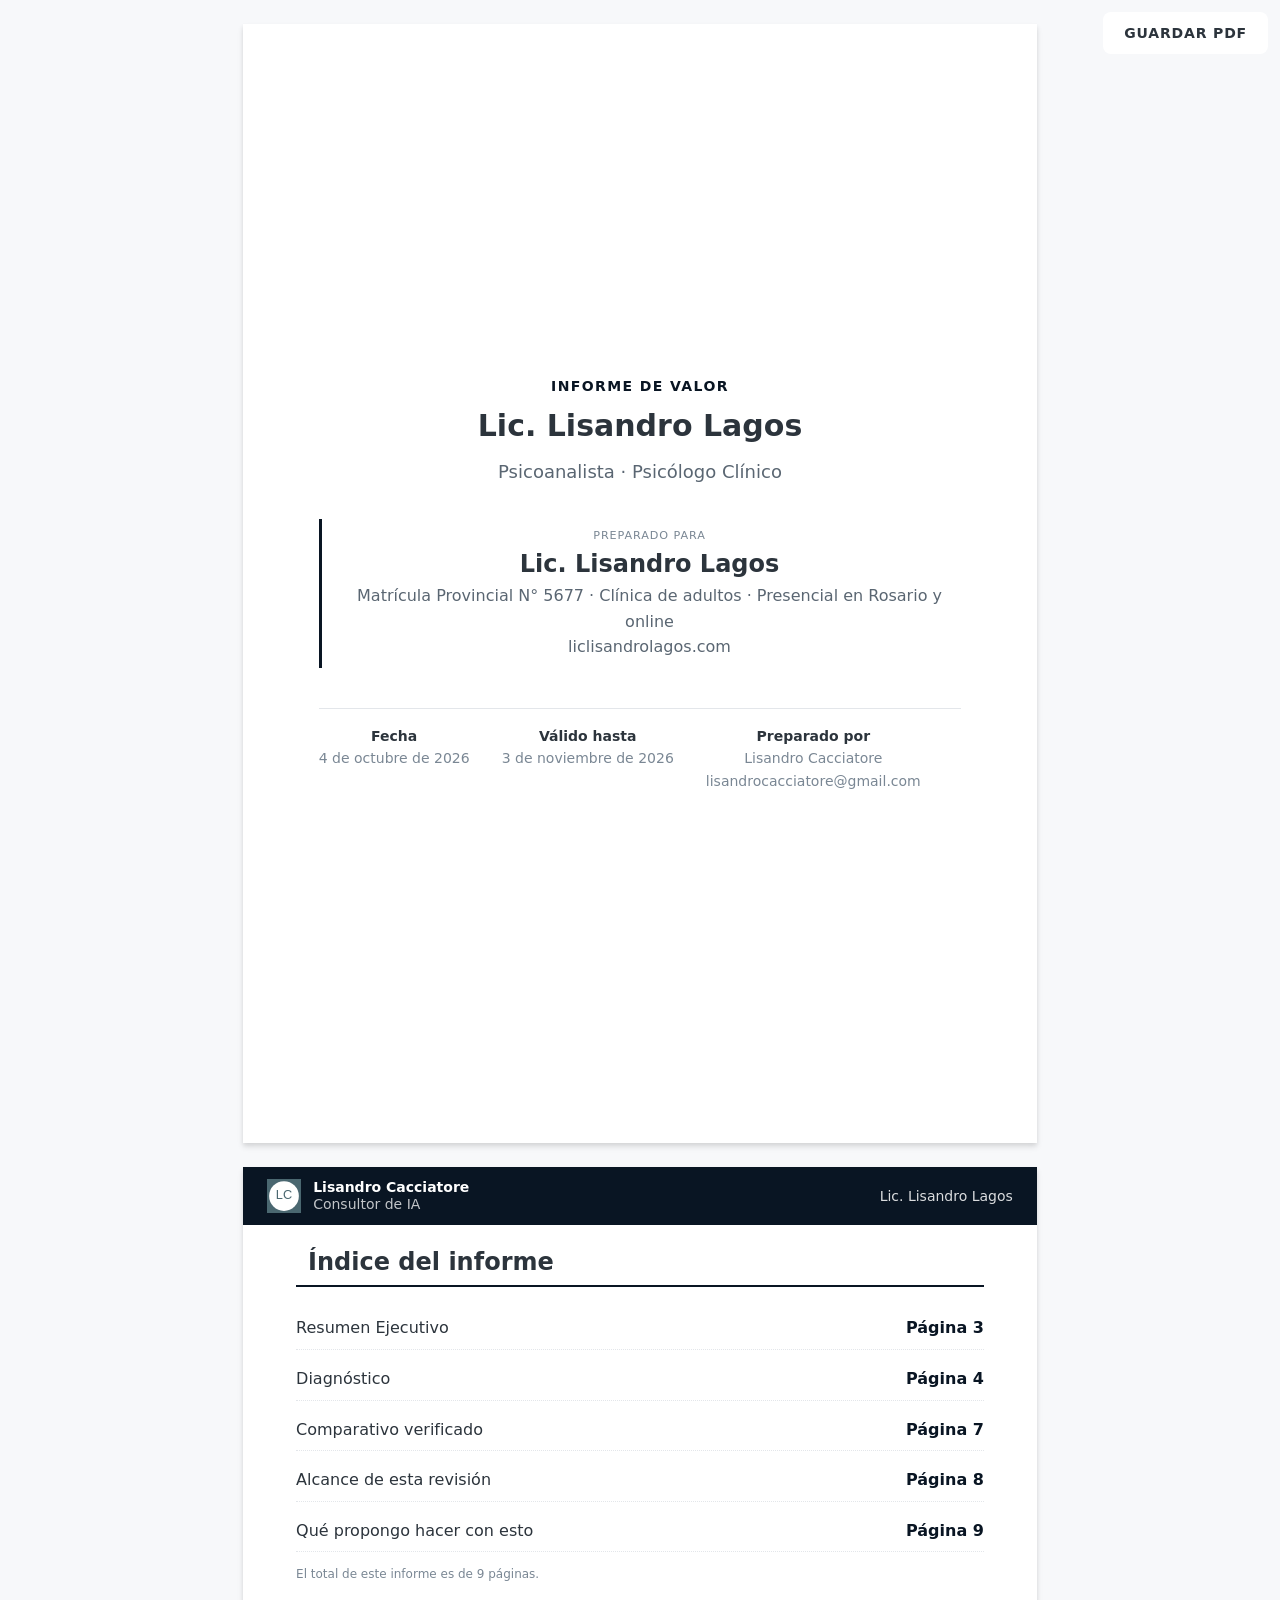
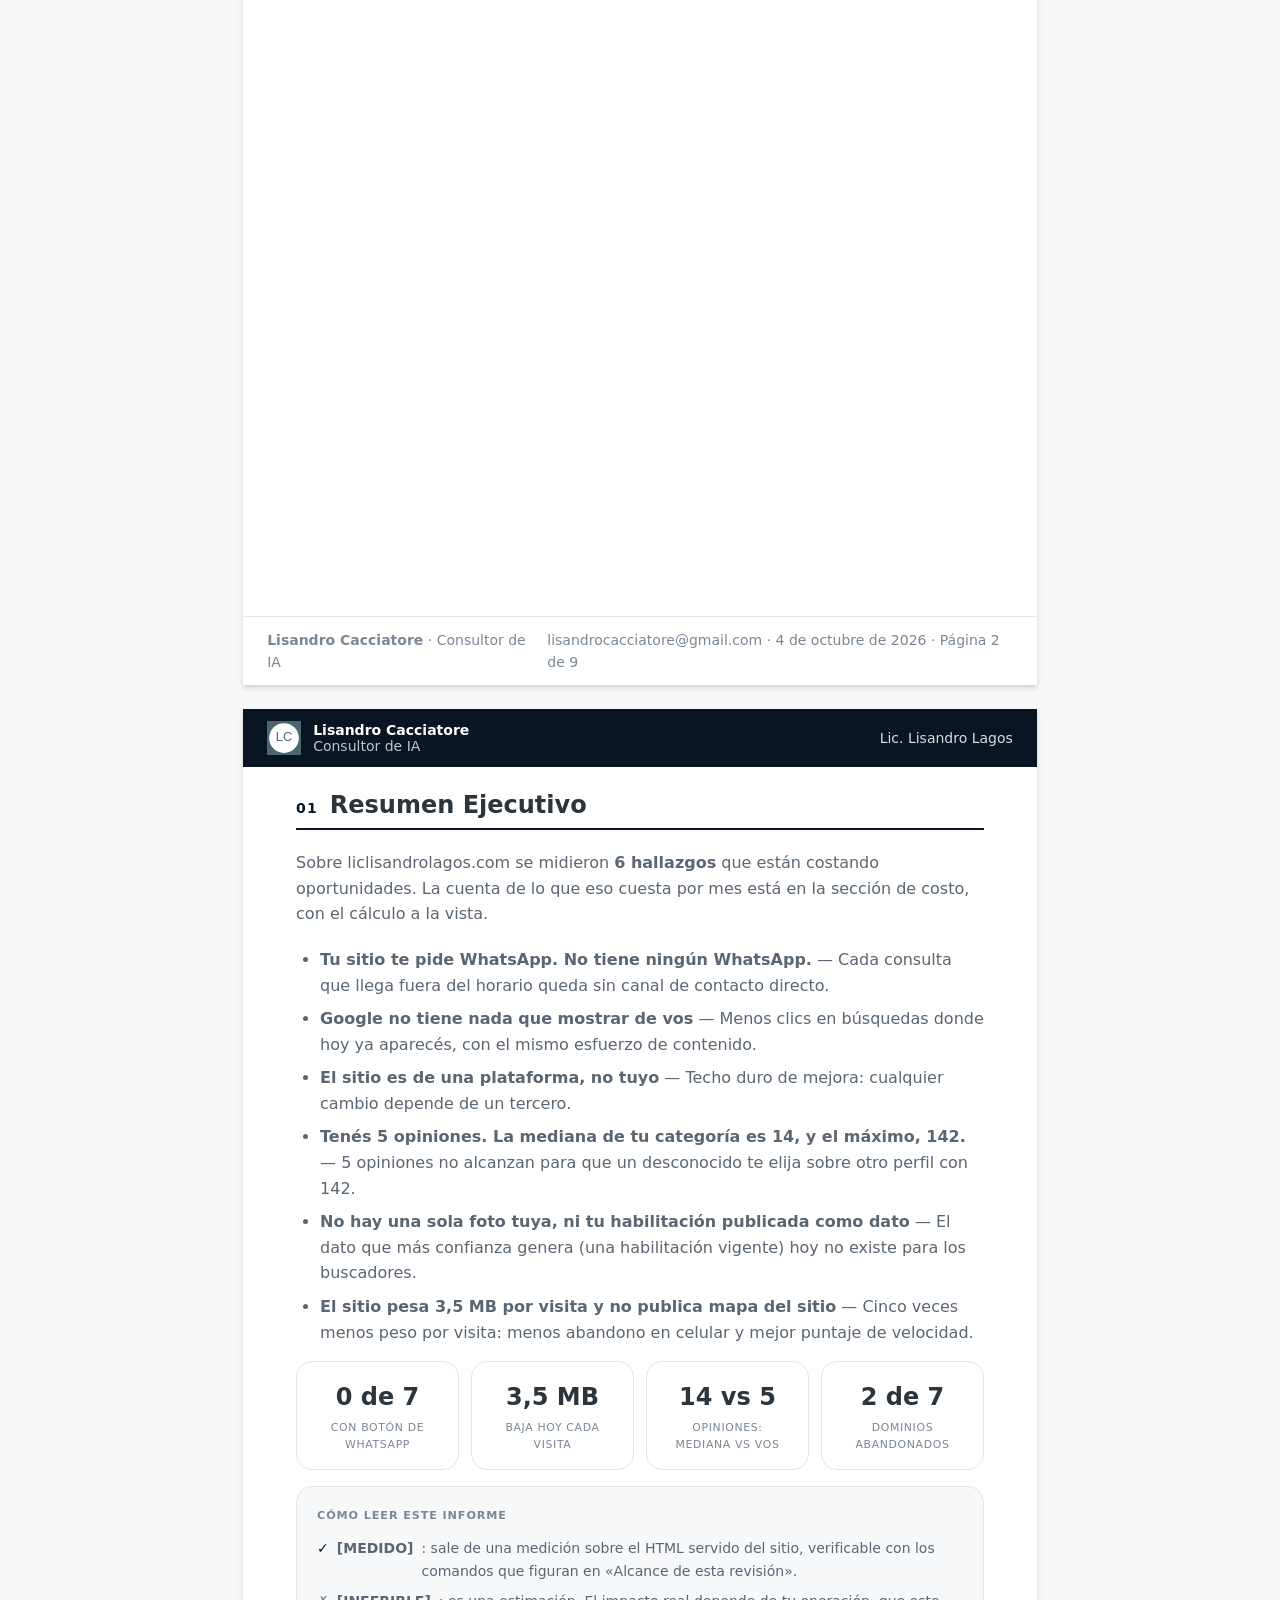
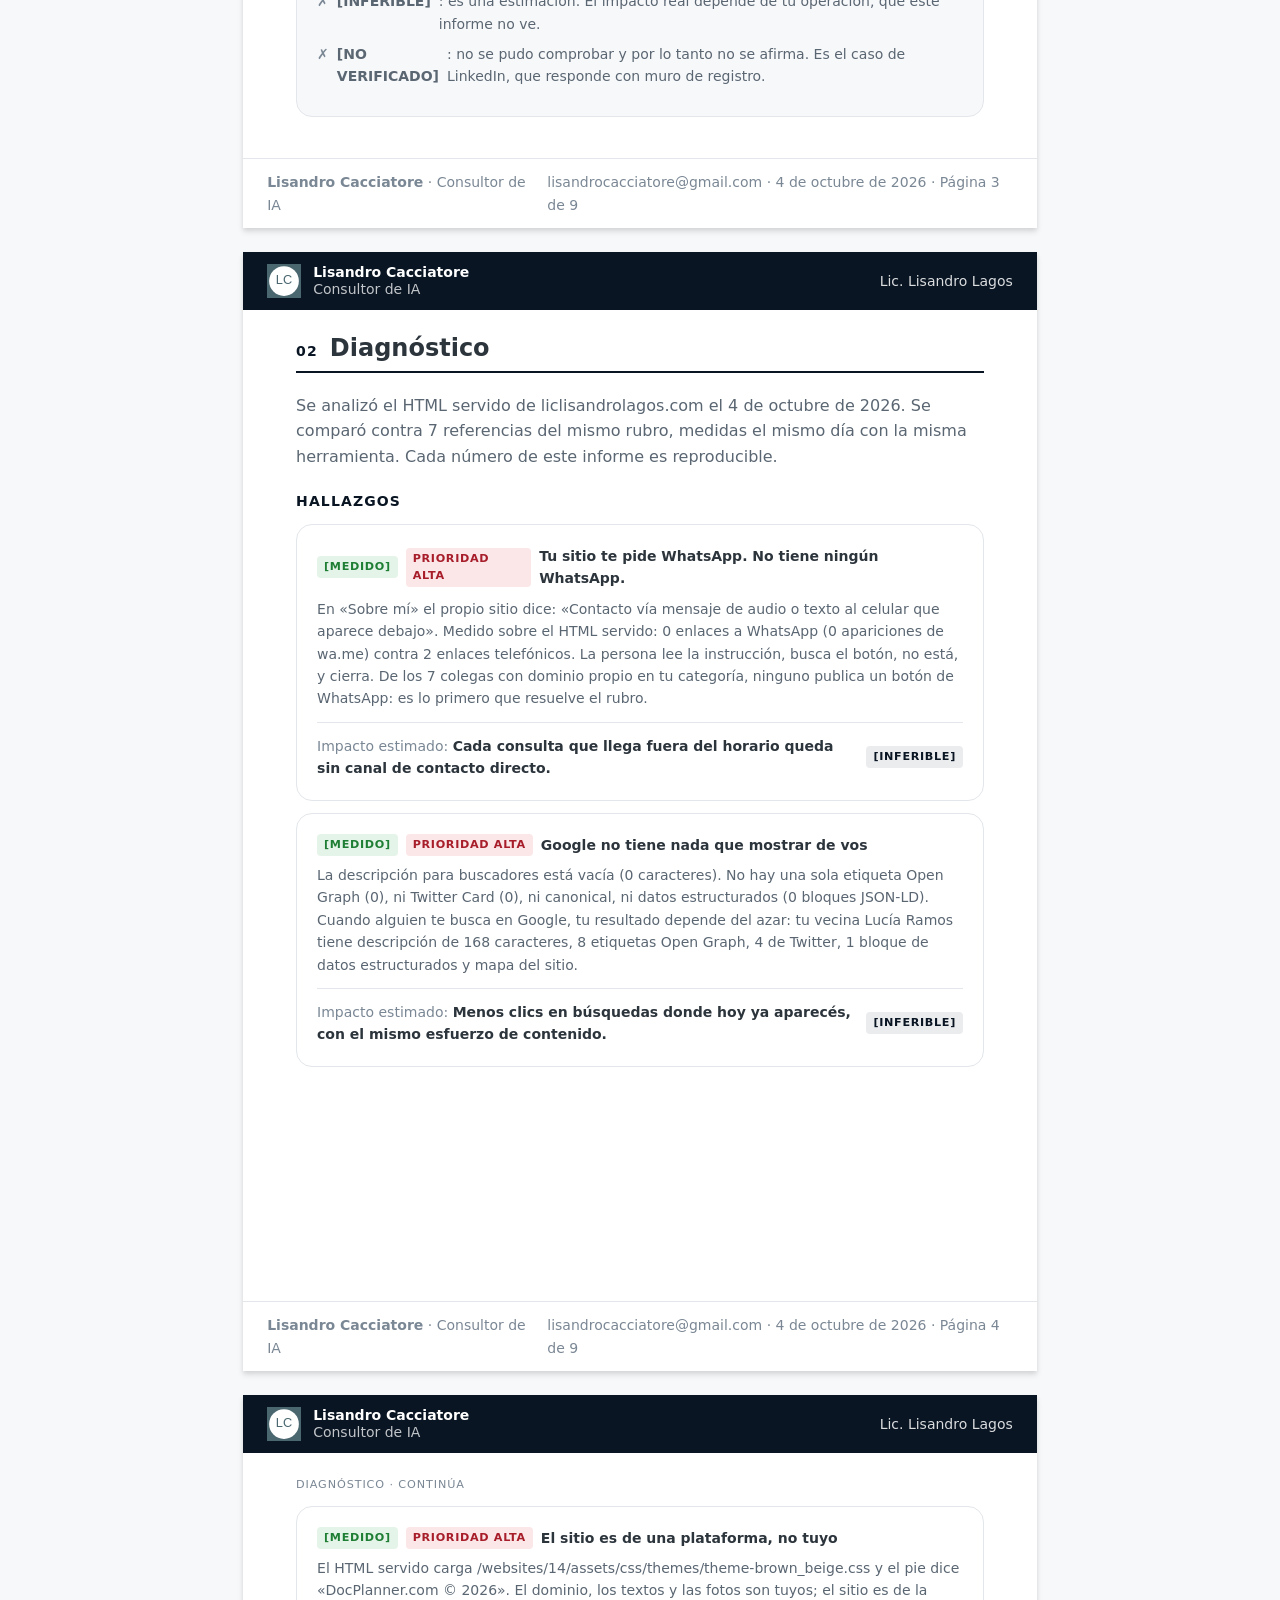
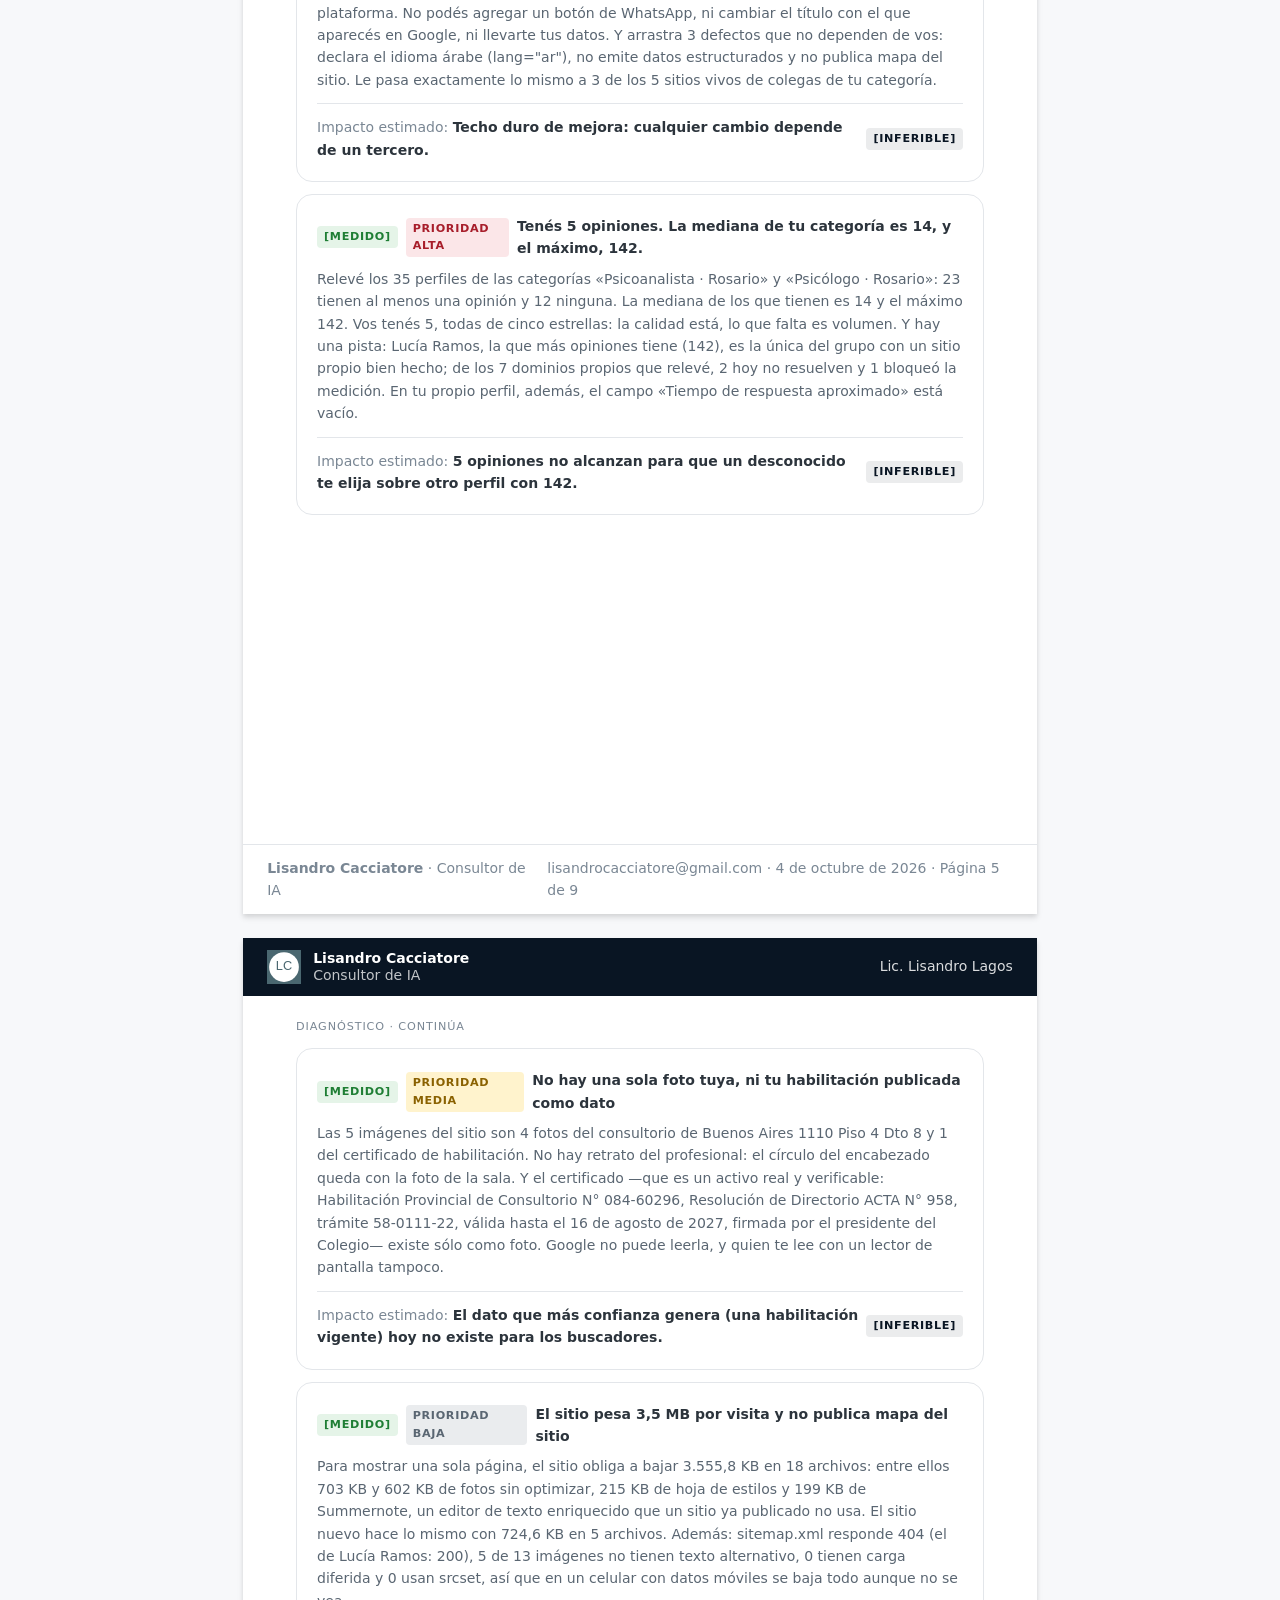
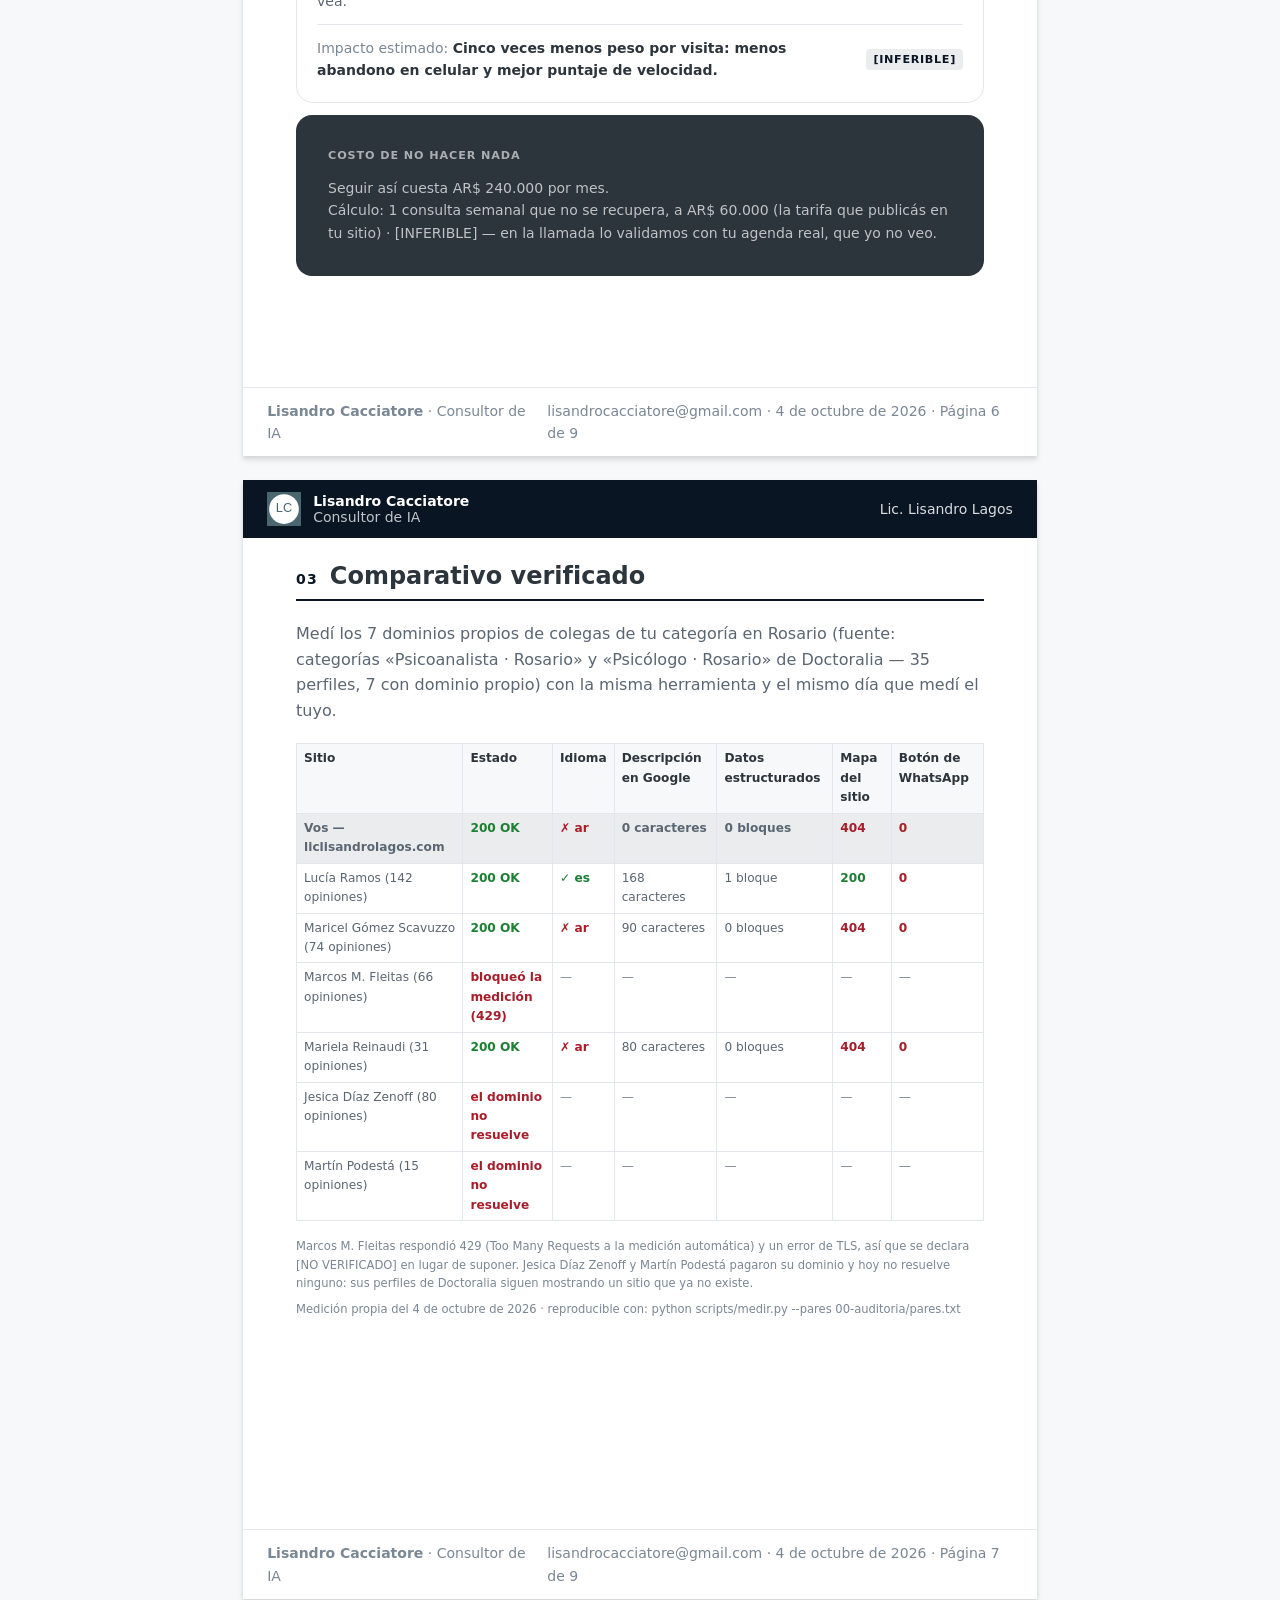
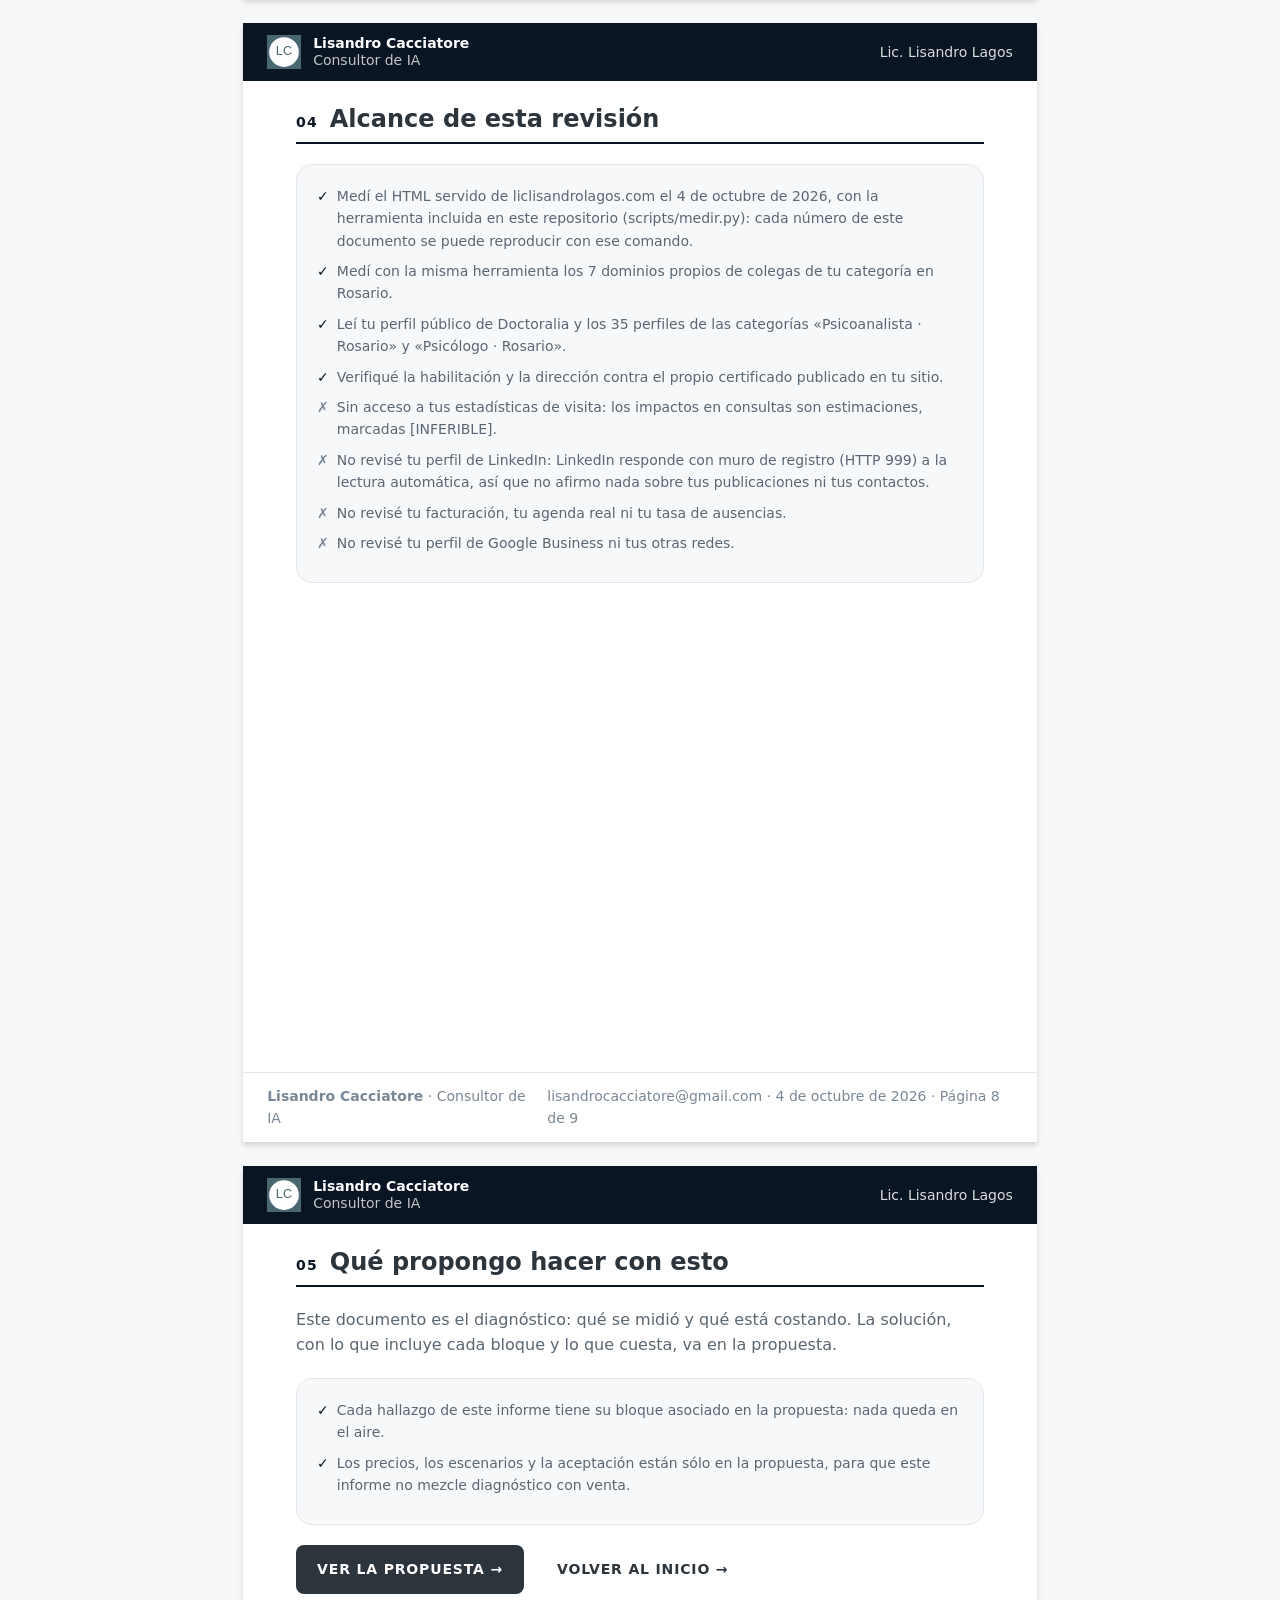
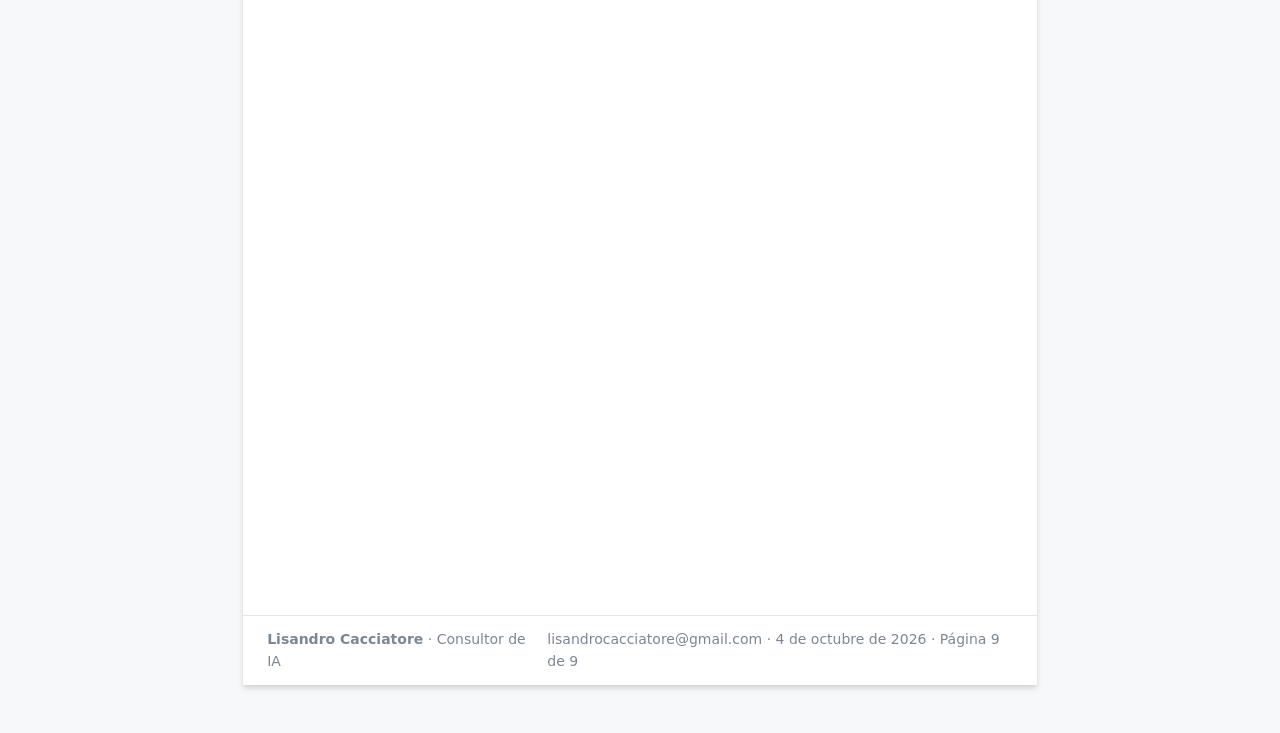
==== commit d706f063: "Spec editorial v1.0: gate de forma, limites consolidados, CTA intermedio, titulares y numeros" ====
--- a/00-auditoria/informe.html
+++ b/00-auditoria/informe.html
@@ -626,7 +626,7 @@
 <div id="doc"></div>
 
 <script>
-  window.CLIENT_CONFIG = {"meta": {"nombre": "Lic. Lisandro Lagos", "matricula": "Matrícula Provincial N° 5677", "profesion": "Psicoanalista · Psicólogo Clínico", "rubro": "Clínica de adultos · Presencial en Rosario y online", "fecha": "4 de octubre de 2026", "validez": "3 de noviembre de 2026", "url": "liclisandrolagos.com"}, "author": {"nombre": "Lisandro Cacciatore", "email": "lisandrocacciatore@gmail.com"}, "branding": {"colorPrimario": "#091523", "logo": "", "firma": ""}, "costoMensual": "AR$ 240.000", "baseCalculo": "1 consulta semanal que no se recupera, a AR$ 60.000 (la tarifa que publicás en tu sitio)", "comparativos": 7, "fechasPermitidas": ["16 de agosto de 2027"], "modelo": {"url": "https://lisandrocacciatore.github.io/LeadLagosLisandro/sitio/", "titulo": "Sitio nuevo (la página modelo)", "bajada": "El sitio completo funcionando: sus fotos reales, la habilitación publicada como texto y WhatsApp en todas las secciones.", "cta": "Ver el sitio nuevo", "captura": "02-sitio/capturas/despues-portada.jpg"}, "salida": {"slug": "lagos"}, "verificacionPDF": {"datos": ["Buenos Aires 1110"], "hojas": [10, 14]}, "propuesta": {"saludo": "Lisandro", "heroTitulo": "Tu sitio le pide a la gente que te escriba por WhatsApp.<br>Y no tiene WhatsApp.", "heroLead": "Lic. Lisandro Lagos: medí tu sitio, medí tu perfil de Doctoralia y medí los 7 sitios de colegas de tu categoría en Rosario, con la misma herramienta y el mismo día. Esto no es una opinión sobre tu diseño. Son 6 cosas medidas, cada una con el número que la respalda.", "comparativoTitulo": "Tu categoría en Rosario, medida el mismo día", "comparativoCierre": "No estás solo: el problema es la plataforma. Tres de los cinco sitios vivos de tu categoría arrastran el mismo error de idioma y tampoco emiten datos estructurados. Y ninguno de los siete tiene un botón de WhatsApp. Eso significa que la mejora más barata del rubro está apoyada sobre la mesa y todavía nadie la levantó.", "costoNota": "en la llamada lo validamos con tu agenda real, que yo no veo.", "propuestaTitulo": "Un sitio tuyo, y los bloques que quieras sumar", "propuestaIntro": "La base es no depender más de la plataforma: sitio propio, tus datos reales, tu certificado como texto y no como foto, y las señales que Google necesita para mostrarte. Los bloques se suman según lo que te duela más y según el presupuesto.", "baseLabel": "Base — Sitio profesional propio", "preguntasTitulo": "Cuatro datos que no puedo inventar", "cierreTitulo": "Una llamada de veinte minutos", "cierreBody": "No hace falta que decidas nada por mensaje. Veinte minutos alcanzan para revisar los hallazgos, contestar las cuatro preguntas y elegir por dónde empezar.", "conversionTitulo": "Cómo se ubica el número"}, "callout": {"label": "Costo de no hacer nada", "strong": "Seguir así cuesta AR$ 240.000 por mes.", "note": "Cálculo: 1 consulta semanal que no se recupera, a AR$ 60.000 (la tarifa que publicás en tu sitio) · [INFERIBLE] — en la llamada lo validamos con tu agenda real, que yo no veo."}, "conversion": {"tipoCambio": 1551.9, "tipoCambioFecha": "4 de octubre de 2026", "tipoCambioFuente": "dolarapi.com (dólar bolsa, venta)", "tipoCambioDetalle": "USD 1 = AR$ 1.551,90", "tarifaSesion": 60000, "tarifaSesionFuente": "liclisandrolagos.com — sección Precios (publicada por el propio profesional)", "unidad": "sesiones", "referenciaEtiqueta": "la tarifa que publicás", "costoMensualNum": 240000, "cierre": "<p class=\"evsrc\">El pack completo ({total}) se paga con {unidades} {unidad}: menos de lo que facturás en tres semanas trabajando a una consulta por día. Y si el sitio recupera una sola consulta por semana, la base de {base} se paga en {recupero} meses.<\/p>\n    <p class=\"evsrc\">[INFERIBLE] La recuperación depende de tu agenda real, que no veo. El número de {unidad} equivalentes, en cambio, es aritmética sobre datos que vos publicás.<\/p>"}, "hallazgos": [{"prioridad": "alta", "tipo": "[MEDIDO]", "titulo": "Tu sitio te pide que le escribas por WhatsApp y no tiene WhatsApp", "descripcion": "En «Sobre mí» el propio sitio dice: «Contacto vía mensaje de audio o texto al celular que aparece debajo». Medido sobre el HTML servido: 0 enlaces a WhatsApp (0 apariciones de wa.me) contra 2 enlaces telefónicos. La persona lee la instrucción, busca el botón, no está, y cierra. De los 7 colegas con dominio propio en tu categoría, ninguno publica un botón de WhatsApp: es la ventaja más barata que hoy está sobre la mesa.", "impacto": "Cada consulta que llega fuera del horario queda sin canal de contacto directo.", "resumen": "0 enlaces wa.me y 2 tel:, medido sobre el HTML servido.", "propongo": "Módulo M1 — WhatsApp contextual. La base ya incluye el botón con el mensaje escrito; M1 lo hace cambiar según la sección donde esté la persona.", "significa": "Quien te busca cuando ya decidió, no te encuentra a mano: tiene que marcar o llenar un formulario.", "tituloCorto": "Ningún canal de contacto en un clic"}, {"prioridad": "alta", "tipo": "[MEDIDO]", "titulo": "Google no tiene nada que mostrar de vos", "descripcion": "La descripción para buscadores está vacía (0 caracteres). No hay una sola etiqueta Open Graph (0), ni Twitter Card (0), ni canonical, ni datos estructurados (0 bloques JSON-LD). Cuando alguien te busca en Google, tu resultado depende del azar: tu vecina Lucía Ramos tiene descripción de 168 caracteres, 8 etiquetas Open Graph, 4 de Twitter, 1 bloque de datos estructurados y mapa del sitio.", "impacto": "Menos clics en búsquedas donde hoy ya aparecés, con el mismo esfuerzo de contenido.", "resumen": "0 caracteres de descripción, 0 Open Graph, 0 datos estructurados, 0 canónica.", "propongo": "Módulo M4 — SEO estructurado: título, descripción, Open Graph, sitemap y datos estructurados de psicólogo.", "significa": "Buscándote por tu especialidad, tu resultado no puede decir nada tuyo: no hay de dónde sacarlo.", "tituloCorto": "Nada que mostrar en Google"}, {"prioridad": "alta", "tipo": "[MEDIDO]", "titulo": "El sitio no es tuyo: es un template compartido de Docplanner", "descripcion": "El HTML servido carga /websites/14/assets/css/themes/theme-brown_beige.css y el pie dice «DocPlanner.com © 2026». El dominio, los textos y las fotos son tuyos; el sitio es de la plataforma. No podés agregar un botón de WhatsApp, ni cambiar el título con el que aparecés en Google, ni llevarte tus datos. Y arrastra 3 defectos que no dependen de vos: declara el idioma árabe (lang=\"ar\"), no emite datos estructurados y no publica mapa del sitio. Le pasa exactamente lo mismo a 3 de los 5 sitios vivos de colegas de tu categoría.", "impacto": "Techo duro de mejora: cualquier cambio depende de un tercero.", "resumen": "CSS /websites/14/…theme-brown_beige.css, pie «DocPlanner.com © 2026», lang=\"ar\".", "propongo": "Base — sitio propio en tu dominio, sin una plataforma de terceros en el medio.", "significa": "Cada arreglo tiene que pasar por alguien que no sos vos, y así se quedó el idioma en el que no hablás.", "tituloCorto": "El sitio es de una plataforma, no tuyo"}, {"prioridad": "alta", "tipo": "[MEDIDO]", "titulo": "En Doctoralia tenés 5 opiniones de 5 estrellas; la mediana de tu categoría es 14 y el máximo, 142", "descripcion": "Relevé los 35 perfiles de las categorías «Psicoanalista · Rosario» y «Psicólogo · Rosario»: 23 tienen al menos una opinión y 12 ninguna. La mediana de los que tienen es 14 y el máximo 142. Vos tenés 5, todas de cinco estrellas: la calidad está, lo que falta es volumen. Y hay una pista: Lucía Ramos, la que más opiniones tiene (142), es la única del grupo con un sitio propio bien hecho; de los 7 dominios propios que relevé, 2 hoy no resuelven y 1 bloqueó la medición. En tu propio perfil, además, el campo «Tiempo de respuesta aproximado» está vacío.", "impacto": "5 opiniones no alcanzan para que un desconocido te elija sobre otro perfil con 142.", "resumen": "5 opiniones propias; mediana 14 y máximo 142 entre 35 perfiles relevados.", "propongo": "Base — el sitio nuevo pide la opinión al paciente al salir del turno, con un enlace directo a tu perfil de Doctoralia.", "significa": "Puesto al lado de otro profesional de tu rubro, tu perfil es el que tiene menos prueba social.", "tituloCorto": "Prueba social por debajo de la categoría"}, {"prioridad": "media", "tipo": "[MEDIDO]", "titulo": "No hay una sola foto tuya, ni tu habilitación publicada como dato", "descripcion": "Las 5 imágenes del sitio son 4 fotos del consultorio de Buenos Aires 1110 Piso 4 Dto 8 y 1 del certificado de habilitación. No hay retrato del profesional: el círculo del encabezado queda con la foto de la sala. Y el certificado —que es un activo real y verificable: Habilitación Provincial de Consultorio N° 084-60296, Resolución de Directorio ACTA N° 958, trámite 58-0111-22, válida hasta el 16 de agosto de 2027, firmada por el presidente del Colegio— existe sólo como foto. Google no puede leerla, y quien te lee con un lector de pantalla tampoco.", "impacto": "El dato que más confianza genera (una habilitación vigente) hoy no existe para los buscadores.", "resumen": "5 imágenes: 4 del consultorio y 1 del certificado. Ningún retrato.", "propongo": "Base — tu habilitación publicada como texto, y el lugar del retrato queda reservado: esa foto la tenés que aportar vos.", "significa": "El número de habilitación —lo único que un paciente chequea antes de escribirte— no se puede leer: está dentro de una foto.", "tituloCorto": "Sin retrato y sin número legible"}, {"prioridad": "baja", "tipo": "[MEDIDO]", "titulo": "El sitio pesa 3,5 MB por visita y no publica mapa del sitio", "descripcion": "Para mostrar una sola página, el sitio obliga a bajar 3.555,8 KB en 18 archivos: entre ellos 703 KB y 602 KB de fotos sin optimizar, 215 KB de hoja de estilos y 199 KB de Summernote, un editor de texto enriquecido que un sitio ya publicado no usa. El sitio nuevo hace lo mismo con 724,6 KB en 5 archivos. Además: sitemap.xml responde 404 (el de Lucía Ramos: 200), 5 de 13 imágenes no tienen texto alternativo, 0 tienen carga diferida y 0 usan srcset, así que en un celular con datos móviles se baja todo aunque no se vea.", "impacto": "Cinco veces menos peso por visita: menos abandono en celular y mejor puntaje de velocidad.", "resumen": "3,5 MB en 18 archivos; sitemap 404; 5 de 13 imágenes sin texto alternativo.", "propongo": "Base + M3 — el sitio nuevo pesa 724,6 KB en 5 archivos, con mapa del sitio y descripciones en las imágenes.", "significa": "Con datos móviles, la primera visita paga el precio del peso antes de ver nada.", "tituloCorto": "Tres megas y medio por visita"}], "comparativo": {"intro": "Medí los 7 dominios propios de colegas de tu categoría en Rosario (fuente: categorías «Psicoanalista · Rosario» y «Psicólogo · Rosario» de Doctoralia — 35 perfiles, 7 con dominio propio) con la misma herramienta y el mismo día que medí el tuyo.", "medidoEl": "4 de octubre de 2026", "columnas": ["Sitio", "Estado", "Idioma", "Descripción en Google", "Datos estructurados", "Mapa del sitio", "Botón de WhatsApp"], "filas": [{"cliente": true, "celdas": ["Vos — liclisandrolagos.com", "200 OK", "✗ ar", "0 caracteres", "0 bloques", "404", "0"]}, {"celdas": ["Lucía Ramos (142 opiniones)", "200 OK", "✓ es", "168 caracteres", "1 bloque", "200", "0"]}, {"celdas": ["Maricel Gómez Scavuzzo (74 opiniones)", "200 OK", "✗ ar", "90 caracteres", "0 bloques", "404", "0"]}, {"celdas": ["Marcos M. Fleitas (66 opiniones)", "bloqueó la medición (429)", "—", "—", "—", "—", "—"]}, {"celdas": ["Mariela Reinaudi (31 opiniones)", "200 OK", "✗ ar", "80 caracteres", "0 bloques", "404", "0"]}, {"celdas": ["Jesica Díaz Zenoff (80 opiniones)", "el dominio no resuelve", "—", "—", "—", "—", "—"]}, {"celdas": ["Martín Podestá (15 opiniones)", "el dominio no resuelve", "—", "—", "—", "—", "—"]}], "nota": "Marcos M. Fleitas respondió 429 (Too Many Requests a la medición automática) y un error de TLS, así que se declara [NO VERIFICADO] en lugar de suponer. Jesica Díaz Zenoff y Martín Podestá pagaron su dominio y hoy no resuelve ninguno: sus perfiles de Doctoralia siguen mostrando un sitio que ya no existe.", "kpis": [{"valor": "0 de 7", "label": "con botón de WhatsApp"}, {"valor": "3,5 MB", "label": "baja hoy cada visita"}, {"valor": "0,7 MB", "label": "bajaría el sitio nuevo"}, {"valor": "14 vs 5", "label": "opiniones: mediana vs vos"}, {"valor": "2 de 7", "label": "dominios abandonados"}]}, "modulos": [{"id": "m1", "code": "M1", "icon": "chat", "title": "WhatsApp contextual", "price": 80, "short": "El botón que hoy el sitio te pide y no tiene, con el mensaje ya escrito.", "bullets": ["Botón flotante en todas las secciones", "El texto del mensaje cambia según dónde está la persona (turno, honorarios, consultorio)", "Abre en un clic desde el celular, sin copiar el número", "Sin costo mensual de plataforma"]}, {"id": "m2", "code": "M2", "icon": "notifications_active", "title": "Recordatorios automáticos de turno", "price": 120, "short": "Bajan las ausencias sin que escribas un mensaje más.", "bullets": ["Aviso 24 horas antes del turno", "Confirmación automática al agendar", "Reagendado en dos toques", "Sirve para presencial y para online"]}, {"id": "m3", "code": "M3", "icon": "calendar_month", "title": "Agenda online sincronizada", "price": 100, "short": "Tus pacientes reservan solos, a cualquier hora, en la agenda que ya usás.", "bullets": ["Sincronización con Google Calendar", "Bloqueo automático de horarios ya tomados", "Zona horaria automática para pacientes del exterior", "Se puede convivir con Doctoralia o reemplazarla"]}, {"id": "m4", "code": "M4", "icon": "search", "title": "SEO estructurado y Perfil de Empresa en Google", "price": 100, "short": "Que Google entienda quién sos y te muestre cuando te buscas.", "bullets": ["Datos estructurados de psicólogo y persona (schema.org)", "Descripción para buscadores, Open Graph y Twitter Cards", "sitemap.xml y robots.txt", "Alta y verificación en Google Search Console"]}, {"id": "m5", "code": "M5", "icon": "receipt_long", "title": "Página de honorarios y encuadre económico", "price": 60, "short": "Qué cuesta, cómo se paga y qué documentación se entrega, dicho sin vueltas.", "bullets": ["Honorarios visibles y sin ambigüedad", "Modalidad de pago y de coordinación de turnos", "Qué documentación se entrega (a definir con el profesional)", "Baja las consultas que no llegan a turno"]}, {"id": "m6", "code": "M6", "icon": "edit_note", "title": "Sección Clínica y ensayos", "price": 90, "short": "Tus propios textos de LinkedIn, en tu sitio, sin depender de la red social.", "bullets": ["Sección de ensayos y notas clínicas con autoría", "Carga desde tus publicaciones reales, sin inventar métricas", "Buscador y etiquetas por tema", "Capacitación de 1 hora + manual para publicar solo"]}], "nextSteps": ["Confirmar cuatro datos que hoy no puedo verificar y que van al sitio: correo de contacto, días y horarios de atención, si se emiten facturas para reintegro (tu perfil de Doctoralia dice que atendés sólo pacientes particulares) y qué plataforma preferís para reservar turnos.", "Llamada de 20 minutos para revisar juntos los 6 hallazgos y elegir qué bloques activar primero.", "Construcción del sitio base y de los módulos elegidos, con publicación de prueba en un enlace que puedas abrir desde el celular.", "Publicación en tu dominio, verificación de indexación en Google, y entrega con una sesión de 1 hora de capacitación y 30 días de soporte."], "preguntasAbiertas": ["¿Querés que el turno se reserve solo en tu agenda o preferís que el primer contacto sea siempre por WhatsApp?", "¿Emitís factura o recibo para que el paciente gestione reintegro? Tu perfil de Doctoralia dice «no se aceptan coberturas médicas: sólo pacientes particulares» y el sitio no dice nada al respecto.", "¿Qué días y horarios querés publicar? Hoy no figuran en ninguna parte.", "¿Hay una foto tuya que quieras usar? Hoy las 5 imágenes del sitio son del consultorio y del certificado; la única imagen de perfil es la sala."], "peso": {"medidoEl": "4 de octubre de 2026", "antes": {"total_kb": 3555.8, "archivos": 18, "html_kb": 26.4}, "despues": {"total_kb": 724.6, "archivos": 5, "html_kb": 48.4}, "comando": "python scripts/pesar.py <url>"}, "imagenes": {"antes": "00-auditoria/capturas/antes-portada.jpg", "despues": "02-sitio/capturas/despues-portada.jpg", "captionAntes": "Hoy — template de plataforma, sin WhatsApp, sin descripción para Google", "captionDespues": "Propuesta — sitio propio, tus fotos reales, tu habilitación como texto"}, "base": {"precio": 350, "items": ["Sitio propio publicado en tu dominio, que ya no depende de la plataforma de terceros", "7 secciones con tus datos reales: enfoque, consultorio, formación completa, honorarios, opiniones, preguntas y contacto", "Tus fotos reales del consultorio y tu habilitación N° 084-60296 publicada como texto (visible para Google)", "Diseño alineado a tu identidad: editorial, sobrio, sin plantilla compartida", "SEO base: idioma correcto, descripción, título, mapa del sitio y textos alternativos", "WhatsApp con el mensaje ya escrito, teléfono, dirección y acceso al mapa", "Contacto conectado a tu agenda actual y a tu perfil de Doctoralia", "Carga acelerada en celular y verificación de accesibilidad", "Publicación, apuntado del dominio y verificación en vivo"]}, "sinIncluir": ["Fotografía profesional: hoy no hay retrato del profesional y no puedo inventarlo", "Contenido de los ensayos: los textos son tuyos; yo los maqueto y los publico", "Gestión de redes sociales ni de tu perfil de Doctoralia", "Campañas publicitarias pagas", "Mantenimiento mensual obligatorio: el sitio queda tuyo y funciona sin cuota", "Facturación o historia clínica: el sitio no guarda datos de pacientes"], "alcance": ["✓ Medí el HTML servido de liclisandrolagos.com el 4 de octubre de 2026, con la herramienta incluida en este repositorio (scripts/medir.py): cada número de este documento se puede reproducir con ese comando.", "✓ Medí con la misma herramienta los 7 dominios propios de colegas de tu categoría en Rosario.", "✓ Leí tu perfil público de Doctoralia y los 35 perfiles de las categorías «Psicoanalista · Rosario» y «Psicólogo · Rosario».", "✓ Verifiqué la habilitación y la dirección contra el propio certificado publicado en tu sitio.", "✗ Sin acceso a tus estadísticas de visita: los impactos en consultas son estimaciones, marcadas [INFERIBLE].", "✗ No revisé tu perfil de LinkedIn: LinkedIn responde con muro de registro (HTTP 999) a la lectura automática, así que no afirmo nada sobre tus publicaciones ni tus contactos.", "✗ No revisé tu facturación, tu agenda real ni tu tasa de ausencias.", "✗ No revisé tu perfil de Google Business ni tus otras redes."]};
+  window.CLIENT_CONFIG = {"meta": {"nombre": "Lic. Lisandro Lagos", "matricula": "Matrícula Provincial N° 5677", "profesion": "Psicoanalista · Psicólogo Clínico", "rubro": "Clínica de adultos · Presencial en Rosario y online", "fecha": "4 de octubre de 2026", "validez": "3 de noviembre de 2026", "url": "liclisandrolagos.com"}, "author": {"nombre": "Lisandro Cacciatore", "email": "lisandrocacciatore@gmail.com"}, "branding": {"colorPrimario": "#091523", "logo": "", "firma": ""}, "costoMensual": "AR$ 240.000", "baseCalculo": "1 consulta semanal que no se recupera, a AR$ 60.000 (la tarifa que publicás en tu sitio)", "comparativos": 7, "fechasPermitidas": ["16 de agosto de 2027"], "modelo": {"url": "https://lisandrocacciatore.github.io/LeadLagosLisandro/sitio/", "titulo": "Sitio nuevo (la página modelo)", "bajada": "El sitio completo funcionando: sus fotos reales, la habilitación publicada como texto y WhatsApp en todas las secciones.", "cta": "Ver el sitio nuevo", "captura": "02-sitio/capturas/despues-portada.jpg", "caption": "Nuevo — sitio propio, botón de WhatsApp en cada sección y la habilitación N° 084-60296 como texto."}, "salida": {"slug": "lagos"}, "verificacionPDF": {"datos": ["Buenos Aires 1110"], "hojas": [7, 11]}, "propuesta": {"saludo": "Lisandro", "heroTitulo": "Tu sitio le pide a la gente que te escriba por WhatsApp.<br>Y no tiene WhatsApp.", "heroLead": "Lic. Lisandro Lagos: medí tu sitio, medí tu perfil de Doctoralia y medí los 7 sitios de colegas de tu categoría en Rosario, con la misma herramienta y el mismo día. Esto no es una opinión sobre tu diseño. Son 6 cosas medidas, cada una con el número que la respalda.", "comparativoTitulo": "Tu categoría en Rosario, medida el mismo día", "comparativoCierre": "No estás solo: el problema es la plataforma. Tres de los cinco sitios vivos de tu categoría arrastran el mismo error de idioma y tampoco emiten datos estructurados. Y ninguno de los siete tiene un botón de WhatsApp. Es la mejora más directa del rubro, y el rubro todavía no la hizo.", "costoNota": "en la llamada lo validamos con tu agenda real, que yo no veo.", "propuestaTitulo": "Un sitio tuyo, y los bloques que quieras sumar", "propuestaIntro": "La base es no depender más de la plataforma: sitio propio, tus datos reales, tu certificado como texto y no como foto, y las señales que Google necesita para mostrarte. Los bloques se suman según lo que te duela más y según el presupuesto.", "baseLabel": "Base — Sitio profesional propio", "preguntasTitulo": "Cuatro datos que no puedo inventar", "cierreTitulo": "Una llamada de veinte minutos", "cierreBody": "No hace falta que decidas nada por mensaje. Veinte minutos alcanzan para revisar los hallazgos, contestar las cuatro preguntas y elegir por dónde empezar.", "conversionTitulo": "Cómo se ubica el número"}, "callout": {"label": "Costo de no hacer nada", "strong": "Seguir así cuesta AR$ 240.000 por mes.", "note": "Cálculo: 1 consulta semanal que no se recupera, a AR$ 60.000 (la tarifa que publicás en tu sitio) · [INFERIBLE] — en la llamada lo validamos con tu agenda real, que yo no veo."}, "conversion": {"tipoCambio": 1551.9, "tipoCambioFecha": "4 de octubre de 2026", "tipoCambioFuente": "dolarapi.com (dólar bolsa, venta)", "tipoCambioDetalle": "USD 1 = AR$ 1.551,90", "tarifaSesion": 60000, "tarifaSesionFuente": "liclisandrolagos.com — sección Precios (publicada por el propio profesional)", "unidad": "sesiones", "referenciaEtiqueta": "la tarifa que publicás", "costoMensualNum": 240000, "cierre": "<p class=\"evsrc\">El pack completo ({total}) se paga con {unidades} {unidad}: menos de lo que facturás en tres semanas trabajando a una consulta por día. Y si el sitio recupera una sola consulta por semana, la base de {base} se paga en {recupero} meses.<\/p>\n    <p class=\"evsrc\">[INFERIBLE] La recuperación depende de tu agenda real, que no veo. El número de {unidad} equivalentes, en cambio, es aritmética sobre datos que vos publicás.<\/p>"}, "hallazgos": [{"prioridad": "alta", "tipo": "[MEDIDO]", "titulo": "Tu sitio te pide WhatsApp. No tiene ningún WhatsApp.", "descripcion": "En «Sobre mí» el propio sitio dice: «Contacto vía mensaje de audio o texto al celular que aparece debajo». Medido sobre el HTML servido: 0 enlaces a WhatsApp (0 apariciones de wa.me) contra 2 enlaces telefónicos. La persona lee la instrucción, busca el botón, no está, y cierra. De los 7 colegas con dominio propio en tu categoría, ninguno publica un botón de WhatsApp: es lo primero que resuelve el rubro.", "impacto": "Cada consulta que llega fuera del horario queda sin canal de contacto directo.", "resumen": "0 enlaces wa.me y 2 tel:, medido sobre el HTML servido.", "propongo": "Módulo M1 — WhatsApp contextual. La base ya incluye el botón con el mensaje escrito; M1 lo hace cambiar según la sección donde esté la persona.", "significa": "Quien te busca cuando ya decidió, no te encuentra a mano: tiene que marcar o llenar un formulario.", "tituloCorto": "Ningún canal de contacto en un clic"}, {"prioridad": "alta", "tipo": "[MEDIDO]", "titulo": "Google no tiene nada que mostrar de vos", "descripcion": "La descripción para buscadores está vacía (0 caracteres). No hay una sola etiqueta Open Graph (0), ni Twitter Card (0), ni canonical, ni datos estructurados (0 bloques JSON-LD). Cuando alguien te busca en Google, tu resultado depende del azar: tu vecina Lucía Ramos tiene descripción de 168 caracteres, 8 etiquetas Open Graph, 4 de Twitter, 1 bloque de datos estructurados y mapa del sitio.", "impacto": "Menos clics en búsquedas donde hoy ya aparecés, con el mismo esfuerzo de contenido.", "resumen": "0 caracteres de descripción, 0 Open Graph, 0 datos estructurados, 0 canónica.", "propongo": "Módulo M4 — SEO estructurado: título, descripción, Open Graph, sitemap y datos estructurados de psicólogo.", "significa": "Buscándote por tu especialidad, tu resultado no puede decir nada tuyo: no hay de dónde sacarlo.", "tituloCorto": "Nada que mostrar en Google"}, {"prioridad": "alta", "tipo": "[MEDIDO]", "titulo": "El sitio es de una plataforma, no tuyo", "descripcion": "El HTML servido carga /websites/14/assets/css/themes/theme-brown_beige.css y el pie dice «DocPlanner.com © 2026». El dominio, los textos y las fotos son tuyos; el sitio es de la plataforma. No podés agregar un botón de WhatsApp, ni cambiar el título con el que aparecés en Google, ni llevarte tus datos. Y arrastra 3 defectos que no dependen de vos: declara el idioma árabe (lang=\"ar\"), no emite datos estructurados y no publica mapa del sitio. Le pasa exactamente lo mismo a 3 de los 5 sitios vivos de colegas de tu categoría.", "impacto": "Techo duro de mejora: cualquier cambio depende de un tercero.", "resumen": "CSS /websites/14/…theme-brown_beige.css, pie «DocPlanner.com © 2026», lang=\"ar\".", "propongo": "Base — sitio propio en tu dominio, sin una plataforma de terceros en el medio.", "significa": "Cada arreglo tiene que pasar por alguien que no sos vos, y así se quedó el idioma en el que no hablás.", "tituloCorto": "El sitio es de una plataforma, no tuyo"}, {"prioridad": "alta", "tipo": "[MEDIDO]", "titulo": "Tenés 5 opiniones. La mediana de tu categoría es 14, y el máximo, 142.", "descripcion": "Relevé los 35 perfiles de las categorías «Psicoanalista · Rosario» y «Psicólogo · Rosario»: 23 tienen al menos una opinión y 12 ninguna. La mediana de los que tienen es 14 y el máximo 142. Vos tenés 5, todas de cinco estrellas: la calidad está, lo que falta es volumen. Y hay una pista: Lucía Ramos, la que más opiniones tiene (142), es la única del grupo con un sitio propio bien hecho; de los 7 dominios propios que relevé, 2 hoy no resuelven y 1 bloqueó la medición. En tu propio perfil, además, el campo «Tiempo de respuesta aproximado» está vacío.", "impacto": "5 opiniones no alcanzan para que un desconocido te elija sobre otro perfil con 142.", "resumen": "5 opiniones propias; mediana 14 y máximo 142 entre 35 perfiles relevados.", "propongo": "Base — el sitio nuevo pide la opinión al paciente al salir del turno, con un enlace directo a tu perfil de Doctoralia.", "significa": "Puesto al lado de otro profesional de tu rubro, tu perfil es el que tiene menos prueba social.", "tituloCorto": "Prueba social por debajo de la categoría"}, {"prioridad": "media", "tipo": "[MEDIDO]", "titulo": "No hay una sola foto tuya, ni tu habilitación publicada como dato", "descripcion": "Las 5 imágenes del sitio son 4 fotos del consultorio de Buenos Aires 1110 Piso 4 Dto 8 y 1 del certificado de habilitación. No hay retrato del profesional: el círculo del encabezado queda con la foto de la sala. Y el certificado —que es un activo real y verificable: Habilitación Provincial de Consultorio N° 084-60296, Resolución de Directorio ACTA N° 958, trámite 58-0111-22, válida hasta el 16 de agosto de 2027, firmada por el presidente del Colegio— existe sólo como foto. Google no puede leerla, y quien te lee con un lector de pantalla tampoco.", "impacto": "El dato que más confianza genera (una habilitación vigente) hoy no existe para los buscadores.", "resumen": "5 imágenes: 4 del consultorio y 1 del certificado. Ningún retrato.", "propongo": "Base — tu habilitación publicada como texto, y el lugar del retrato queda reservado: esa foto la tenés que aportar vos.", "significa": "El número de habilitación —lo único que un paciente chequea antes de escribirte— no se puede leer: está dentro de una foto.", "tituloCorto": "Sin retrato y sin número legible"}, {"prioridad": "baja", "tipo": "[MEDIDO]", "titulo": "El sitio pesa 3,5 MB por visita y no publica mapa del sitio", "descripcion": "Para mostrar una sola página, el sitio obliga a bajar 3.555,8 KB en 18 archivos: entre ellos 703 KB y 602 KB de fotos sin optimizar, 215 KB de hoja de estilos y 199 KB de Summernote, un editor de texto enriquecido que un sitio ya publicado no usa. El sitio nuevo hace lo mismo con 724,6 KB en 5 archivos. Además: sitemap.xml responde 404 (el de Lucía Ramos: 200), 5 de 13 imágenes no tienen texto alternativo, 0 tienen carga diferida y 0 usan srcset, así que en un celular con datos móviles se baja todo aunque no se vea.", "impacto": "Cinco veces menos peso por visita: menos abandono en celular y mejor puntaje de velocidad.", "resumen": "3,5 MB en 18 archivos; sitemap 404; 5 de 13 imágenes sin texto alternativo.", "propongo": "Base + M3 — el sitio nuevo pesa 724,6 KB en 5 archivos, con mapa del sitio y descripciones en las imágenes.", "significa": "Con datos móviles, la primera visita paga el precio del peso antes de ver nada.", "tituloCorto": "Tres megas y medio por visita"}], "comparativo": {"intro": "Medí los 7 dominios propios de colegas de tu categoría en Rosario (fuente: categorías «Psicoanalista · Rosario» y «Psicólogo · Rosario» de Doctoralia — 35 perfiles, 7 con dominio propio) con la misma herramienta y el mismo día que medí el tuyo.", "medidoEl": "4 de octubre de 2026", "columnas": ["Sitio", "Estado", "Idioma", "Descripción en Google", "Datos estructurados", "Mapa del sitio", "Botón de WhatsApp"], "filas": [{"cliente": true, "celdas": ["Vos — liclisandrolagos.com", "200 OK", "✗ ar", "0 caracteres", "0 bloques", "404", "0"]}, {"celdas": ["Lucía Ramos (142 opiniones)", "200 OK", "✓ es", "168 caracteres", "1 bloque", "200", "0"]}, {"celdas": ["Maricel Gómez Scavuzzo (74 opiniones)", "200 OK", "✗ ar", "90 caracteres", "0 bloques", "404", "0"]}, {"celdas": ["Marcos M. Fleitas (66 opiniones)", "bloqueó la medición (429)", "—", "—", "—", "—", "—"]}, {"celdas": ["Mariela Reinaudi (31 opiniones)", "200 OK", "✗ ar", "80 caracteres", "0 bloques", "404", "0"]}, {"celdas": ["Jesica Díaz Zenoff (80 opiniones)", "el dominio no resuelve", "—", "—", "—", "—", "—"]}, {"celdas": ["Martín Podestá (15 opiniones)", "el dominio no resuelve", "—", "—", "—", "—", "—"]}], "nota": "Marcos M. Fleitas respondió 429 (Too Many Requests a la medición automática) y un error de TLS, así que se declara [NO VERIFICADO] en lugar de suponer. Jesica Díaz Zenoff y Martín Podestá pagaron su dominio y hoy no resuelve ninguno: sus perfiles de Doctoralia siguen mostrando un sitio que ya no existe.", "kpis": [{"valor": "0 de 7", "label": "con botón de WhatsApp"}, {"valor": "3,5 MB", "label": "baja hoy cada visita"}, {"valor": "14 vs 5", "label": "opiniones: mediana vs vos"}, {"valor": "2 de 7", "label": "dominios abandonados"}]}, "modulos": [{"id": "m1", "code": "M1", "icon": "chat", "title": "WhatsApp contextual", "price": 80, "short": "El botón que hoy el sitio te pide y no tiene, con el mensaje ya escrito.", "bullets": ["Botón flotante en todas las secciones", "El texto del mensaje cambia según dónde está la persona (turno, honorarios, consultorio)", "Abre en un clic desde el celular, sin copiar el número", "Sin costo mensual de plataforma"]}, {"id": "m2", "code": "M2", "icon": "notifications_active", "title": "Recordatorios automáticos de turno", "price": 120, "short": "Bajan las ausencias sin que escribas un mensaje más.", "bullets": ["Aviso 24 horas antes del turno", "Confirmación automática al agendar", "Reagendado en dos toques", "Sirve para presencial y para online"]}, {"id": "m3", "code": "M3", "icon": "calendar_month", "title": "Agenda online sincronizada", "price": 100, "short": "Tus pacientes reservan solos, a cualquier hora, en la agenda que ya usás.", "bullets": ["Sincronización con Google Calendar", "Bloqueo automático de horarios ya tomados", "Zona horaria automática para pacientes del exterior", "Se puede convivir con Doctoralia o reemplazarla"]}, {"id": "m4", "code": "M4", "icon": "search", "title": "SEO estructurado y Perfil de Empresa en Google", "price": 100, "short": "Que Google entienda quién sos y te muestre cuando te buscas.", "bullets": ["Datos estructurados de psicólogo y persona (schema.org)", "Descripción para buscadores, Open Graph y Twitter Cards", "sitemap.xml y robots.txt", "Alta y verificación en Google Search Console"]}, {"id": "m5", "code": "M5", "icon": "receipt_long", "title": "Página de honorarios y encuadre económico", "price": 60, "short": "Qué cuesta, cómo se paga y qué documentación se entrega, dicho sin vueltas.", "bullets": ["Honorarios visibles y sin ambigüedad", "Modalidad de pago y de coordinación de turnos", "Qué documentación se entrega (a definir con el profesional)", "Baja las consultas que no llegan a turno"]}, {"id": "m6", "code": "M6", "icon": "edit_note", "title": "Sección Clínica y ensayos", "price": 90, "short": "Tus propios textos de LinkedIn, en tu sitio, sin depender de la red social.", "bullets": ["Sección de ensayos y notas clínicas con autoría", "Carga desde tus publicaciones reales, sin inventar métricas", "Buscador y etiquetas por tema", "Capacitación de 1 hora + manual para publicar solo"]}], "nextSteps": ["Confirmar cuatro datos que hoy no puedo verificar y que van al sitio: correo de contacto, días y horarios de atención, si se emiten facturas para reintegro (tu perfil de Doctoralia dice que atendés sólo pacientes particulares) y qué plataforma preferís para reservar turnos.", "Llamada de 20 minutos para revisar juntos los 6 hallazgos y elegir qué bloques activar primero.", "Construcción del sitio base y de los módulos elegidos, con publicación de prueba en un enlace que puedas abrir desde el celular.", "Publicación en tu dominio, verificación de indexación en Google, y entrega con una sesión de 1 hora de capacitación y 30 días de soporte."], "preguntasAbiertas": ["¿Querés que el turno se reserve solo en tu agenda o preferís que el primer contacto sea siempre por WhatsApp?", "¿Emitís factura o recibo para que el paciente gestione reintegro? Tu perfil de Doctoralia dice «no se aceptan coberturas médicas: sólo pacientes particulares» y el sitio no dice nada al respecto.", "¿Qué días y horarios querés publicar? Hoy no figuran en ninguna parte.", "¿Hay una foto tuya que quieras usar? Hoy las 5 imágenes del sitio son del consultorio y del certificado; la única imagen de perfil es la sala."], "peso": {"medidoEl": "4 de octubre de 2026", "antes": {"total_kb": 3555.8, "archivos": 18, "html_kb": 26.4}, "despues": {"total_kb": 724.6, "archivos": 5, "html_kb": 48.4}, "comando": "python scripts/pesar.py <url>"}, "imagenes": {"antes": "00-auditoria/capturas/antes-portada.jpg", "despues": "02-sitio/capturas/despues-portada.jpg", "captionAntes": "Hoy — template de plataforma, sin WhatsApp, sin descripción para Google", "captionDespues": "Propuesta — sitio propio, tus fotos reales, tu habilitación como texto"}, "base": {"precio": 350, "items": ["Sitio propio publicado en tu dominio, que ya no depende de la plataforma de terceros", "7 secciones con tus datos reales: enfoque, consultorio, formación completa, honorarios, opiniones, preguntas y contacto", "Tus fotos reales del consultorio y tu habilitación N° 084-60296 publicada como texto (visible para Google)", "Diseño alineado a tu identidad: editorial, sobrio, sin plantilla compartida", "SEO base: idioma correcto, descripción, título, mapa del sitio y textos alternativos", "WhatsApp con el mensaje ya escrito, teléfono, dirección y acceso al mapa", "Contacto conectado a tu agenda actual y a tu perfil de Doctoralia", "Carga acelerada en celular y verificación de accesibilidad", "Publicación, apuntado del dominio y verificación en vivo"]}, "sinIncluir": ["Rediseño de marca: logo, paleta y tipografías quedan como están", "Reescritura de tus textos: el mensaje ya funciona, se respeta", "Campañas pagas y gestión de redes sociales", "Mantenimiento mensual obligatorio: el sitio queda tuyo y funciona sin cuota", "Carga de testimonios que hoy no existan con autorización firmada"], "alcance": ["✓ Medí el HTML servido de liclisandrolagos.com el 4 de octubre de 2026, con la herramienta incluida en este repositorio (scripts/medir.py): cada número de este documento se puede reproducir con ese comando.", "✓ Medí con la misma herramienta los 7 dominios propios de colegas de tu categoría en Rosario.", "✓ Leí tu perfil público de Doctoralia y los 35 perfiles de las categorías «Psicoanalista · Rosario» y «Psicólogo · Rosario».", "✓ Verifiqué la habilitación y la dirección contra el propio certificado publicado en tu sitio.", "✗ Sin acceso a tus estadísticas de visita: los impactos en consultas son estimaciones, marcadas [INFERIBLE].", "✗ No revisé tu perfil de LinkedIn: LinkedIn responde con muro de registro (HTTP 999) a la lectura automática, así que no afirmo nada sobre tus publicaciones ni tus contactos.", "✗ No revisé tu facturación, tu agenda real ni tu tasa de ausencias.", "✗ No revisé tu perfil de Google Business ni tus otras redes."]};
   window.BRAND_PARTS = { header: "<header class=\"brand-header\">\n  <div class=\"brand-header-inner\">\n    <span class=\"brand-logo\"><?xml version=\"1.0\" encoding=\"UTF-8\"?>\n<svg width=\"64\" height=\"64\" viewBox=\"0 0 64 64\" xmlns=\"http://www.w3.org/2000/svg\">\n  <rect width=\"64\" height=\"64\" fill=\"#4A6770\"/>\n  <circle cx=\"32\" cy=\"32\" r=\"28\" fill=\"white\"/>\n  <text x=\"50%\" y=\"50%\" dominant-baseline=\"middle\" text-anchor=\"middle\" fill=\"#4A6770\" font-size=\"24\" font-family=\"Montserrat,Arial,sans-serif\">LC<\/text>\n<\/svg><\/span>\n    <span class=\"brand-info\">\n      <span class=\"brand-title\">Lisandro Cacciatore<\/span>\n      <span class=\"brand-role\">Consultor de IA<\/span>\n    <\/span>\n    <span class=\"brand-doc\">Lic. Lisandro Lagos<\/span>\n  <\/div>\n<\/header>", footer: "<footer class=\"brand-footer\">\n  <div class=\"brand-footer-inner\">\n    <span><strong>Lisandro Cacciatore<\/strong> · Consultor de IA<\/span>\n    <span class=\"brand-footer-meta\">lisandrocacciatore@gmail.com · 4 de octubre de 2026<\/span>\n  <\/div>\n<\/footer>" };
 </script>
 <script>
@@ -859,6 +859,8 @@
   }
 
   function kpiRow(kpis) {
+    // §4.1 del spec editorial: máximo 4 números en el cuadro.
+    kpis = (kpis || []).slice(0, 4);
     if (!(kpis || []).length) return null;
     return el('div', 'kpi-row', kpis.map(function (k) {
       return '<div class="kpi"><span class="kpi__value">' + esc(k.valor) +
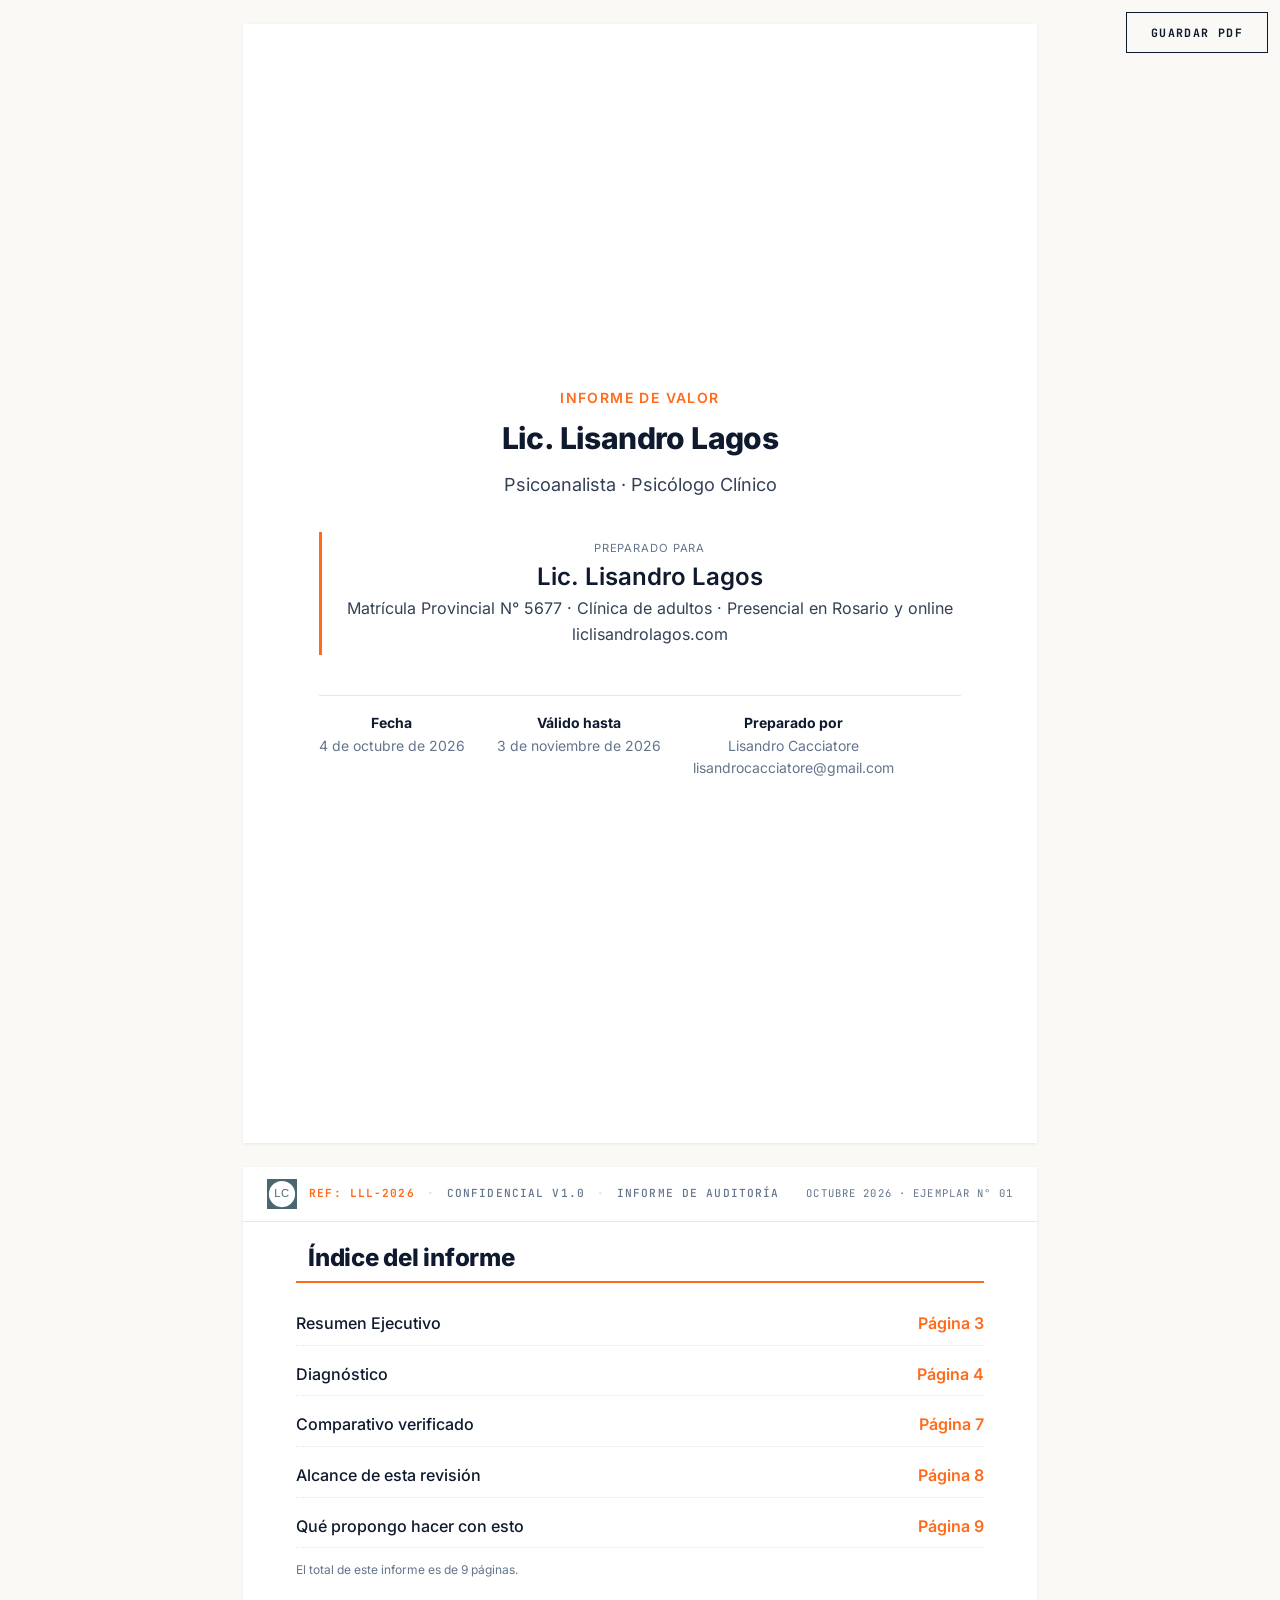
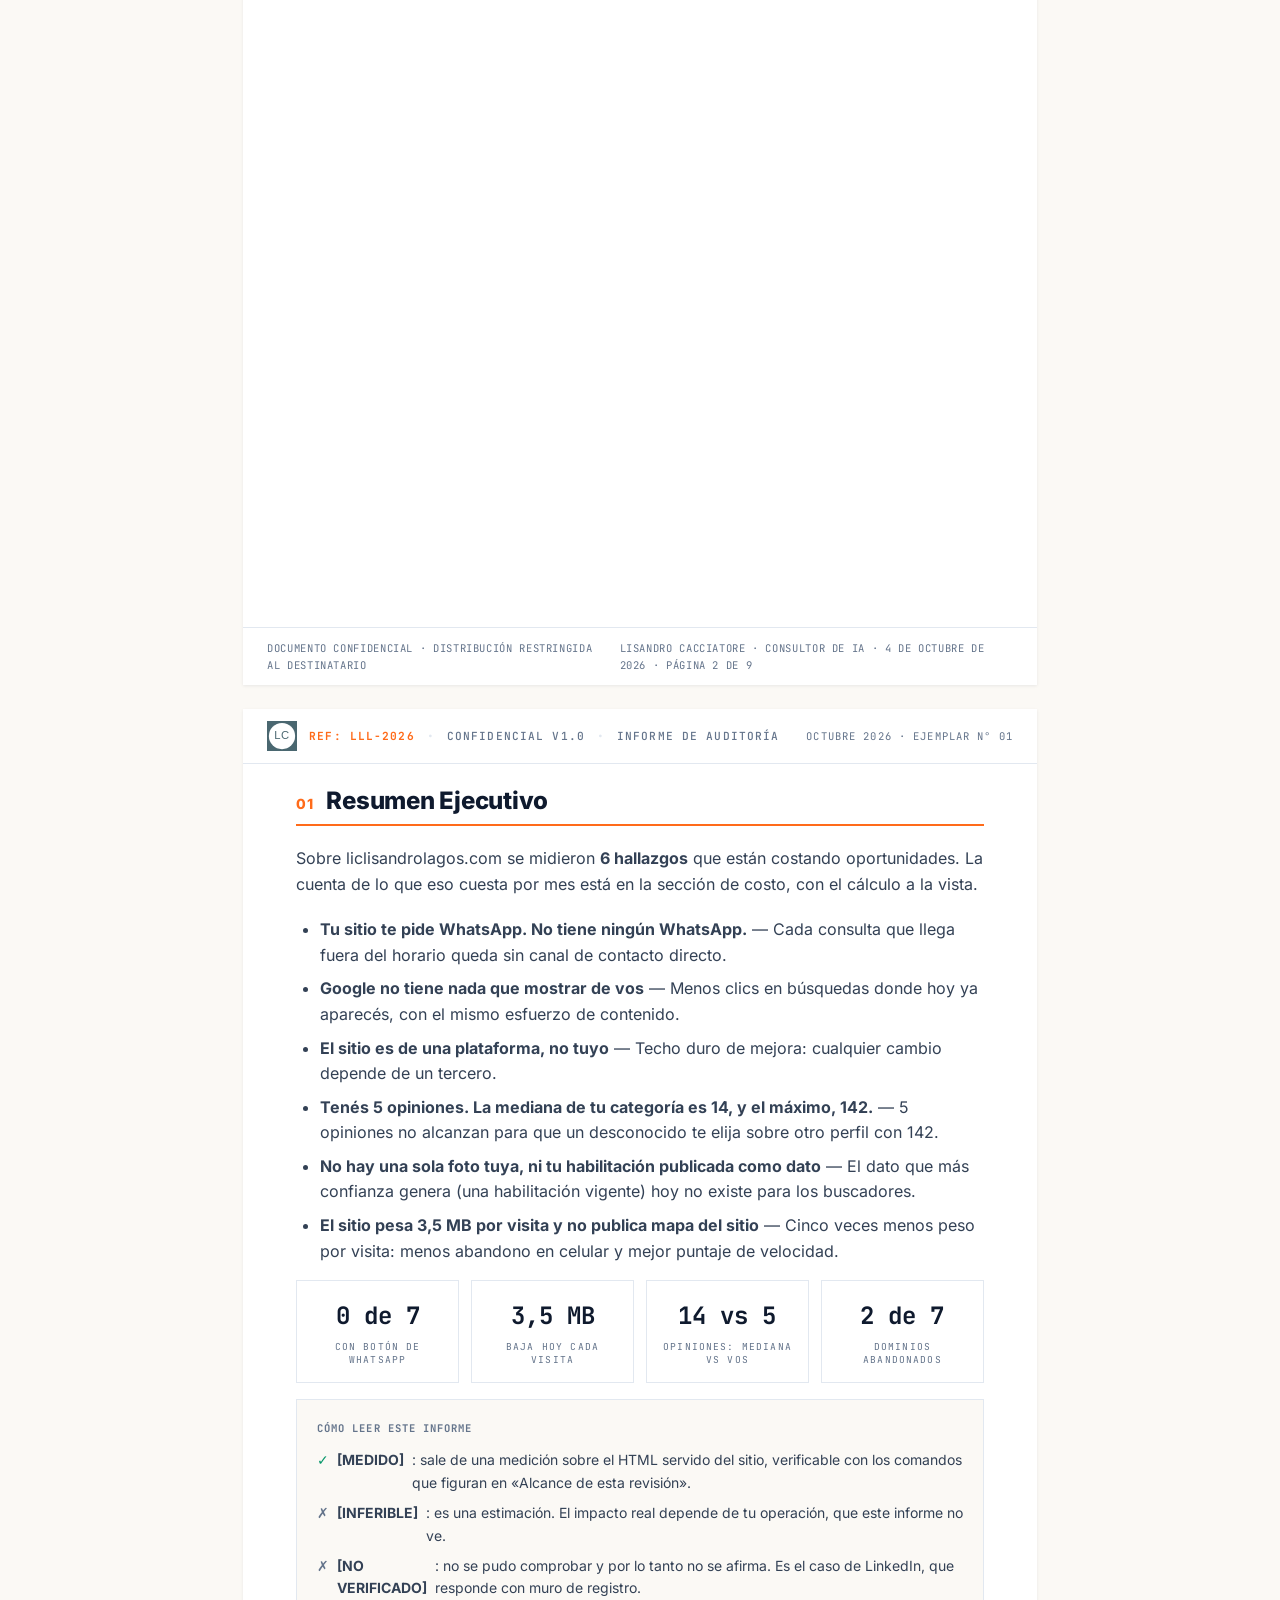
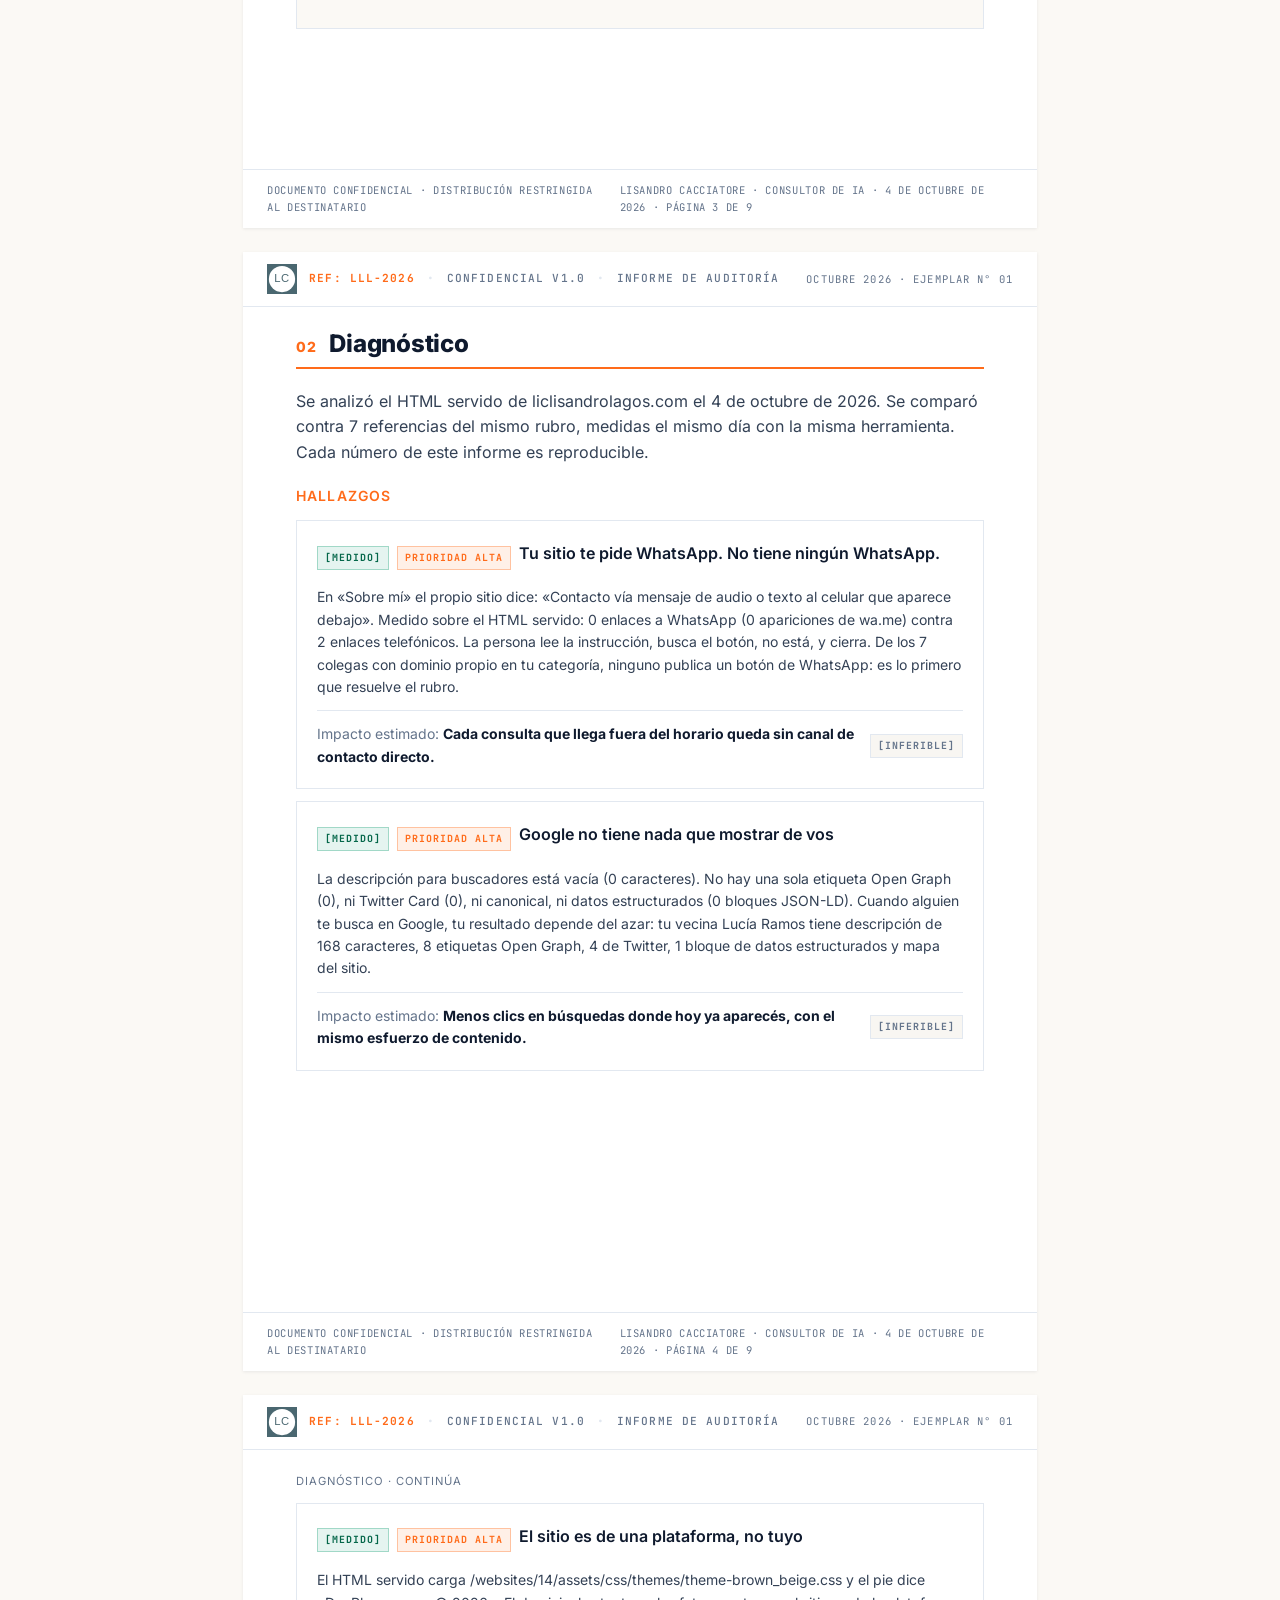
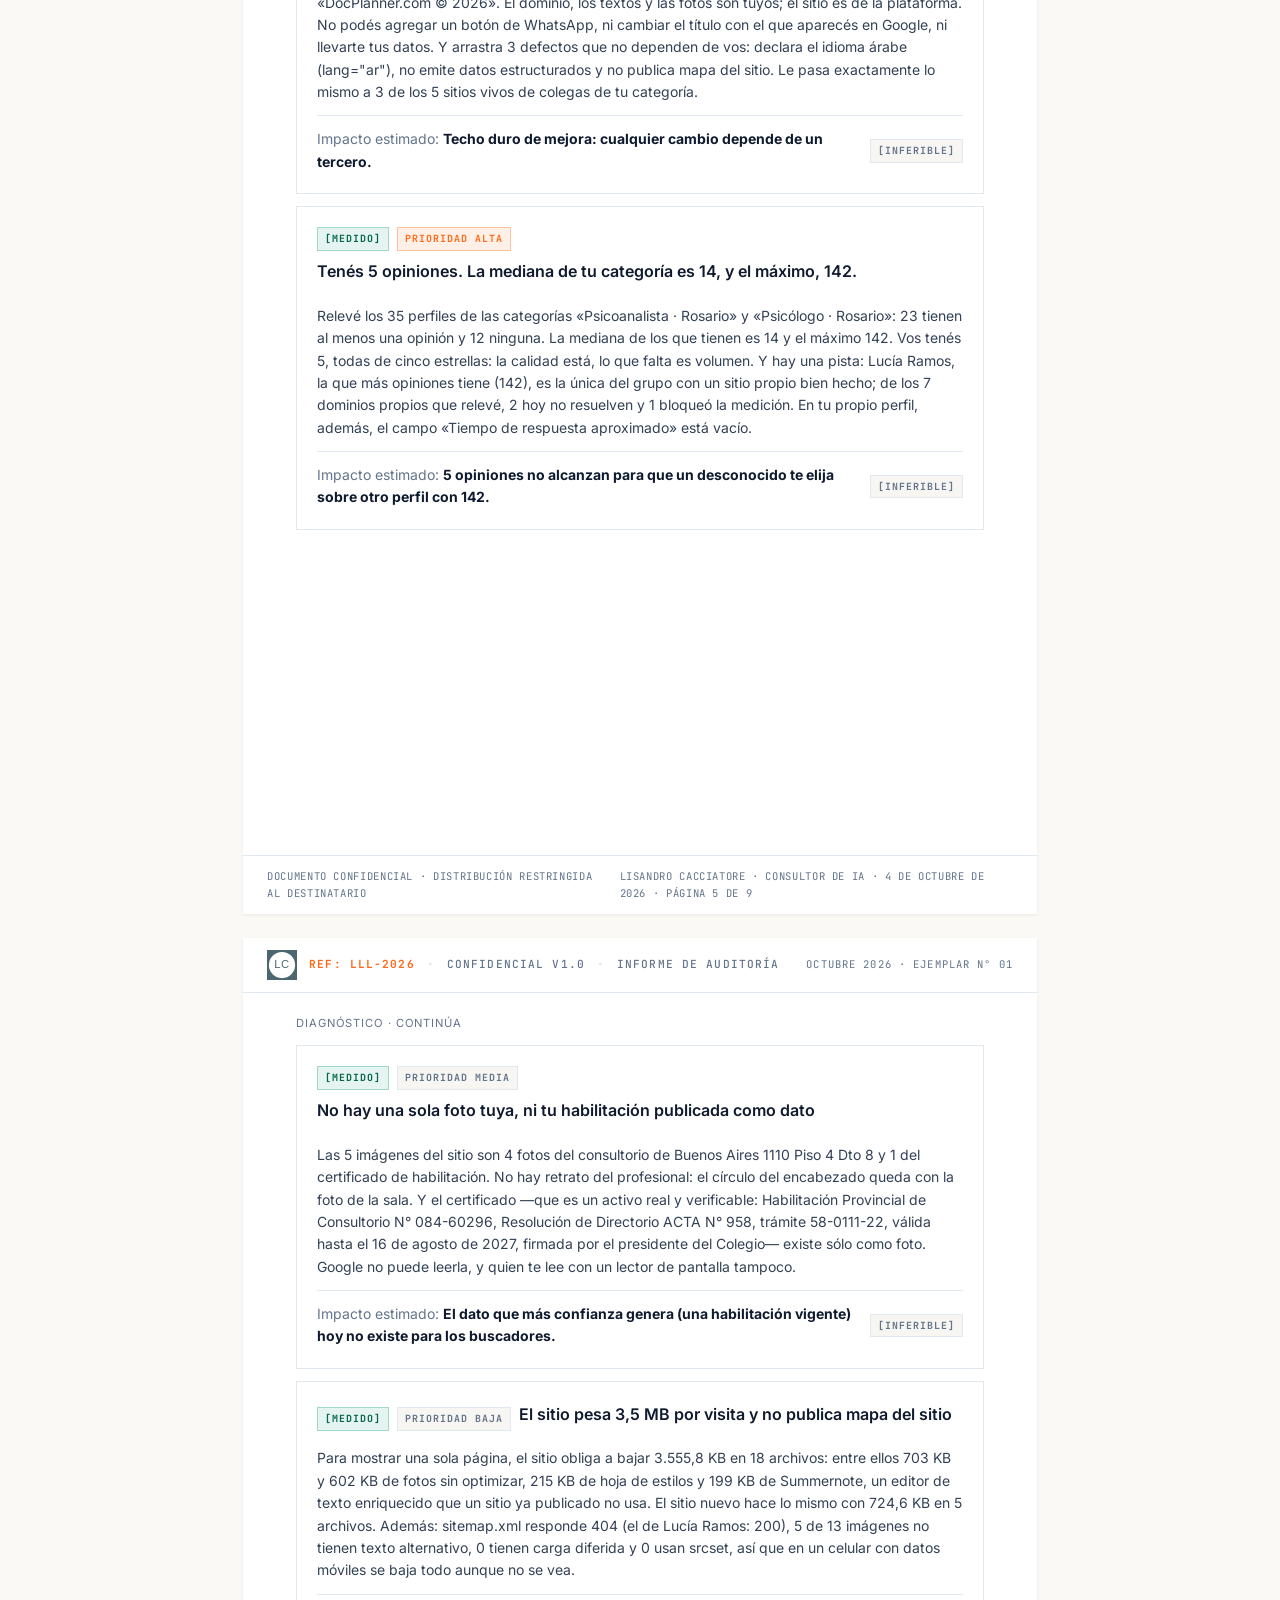
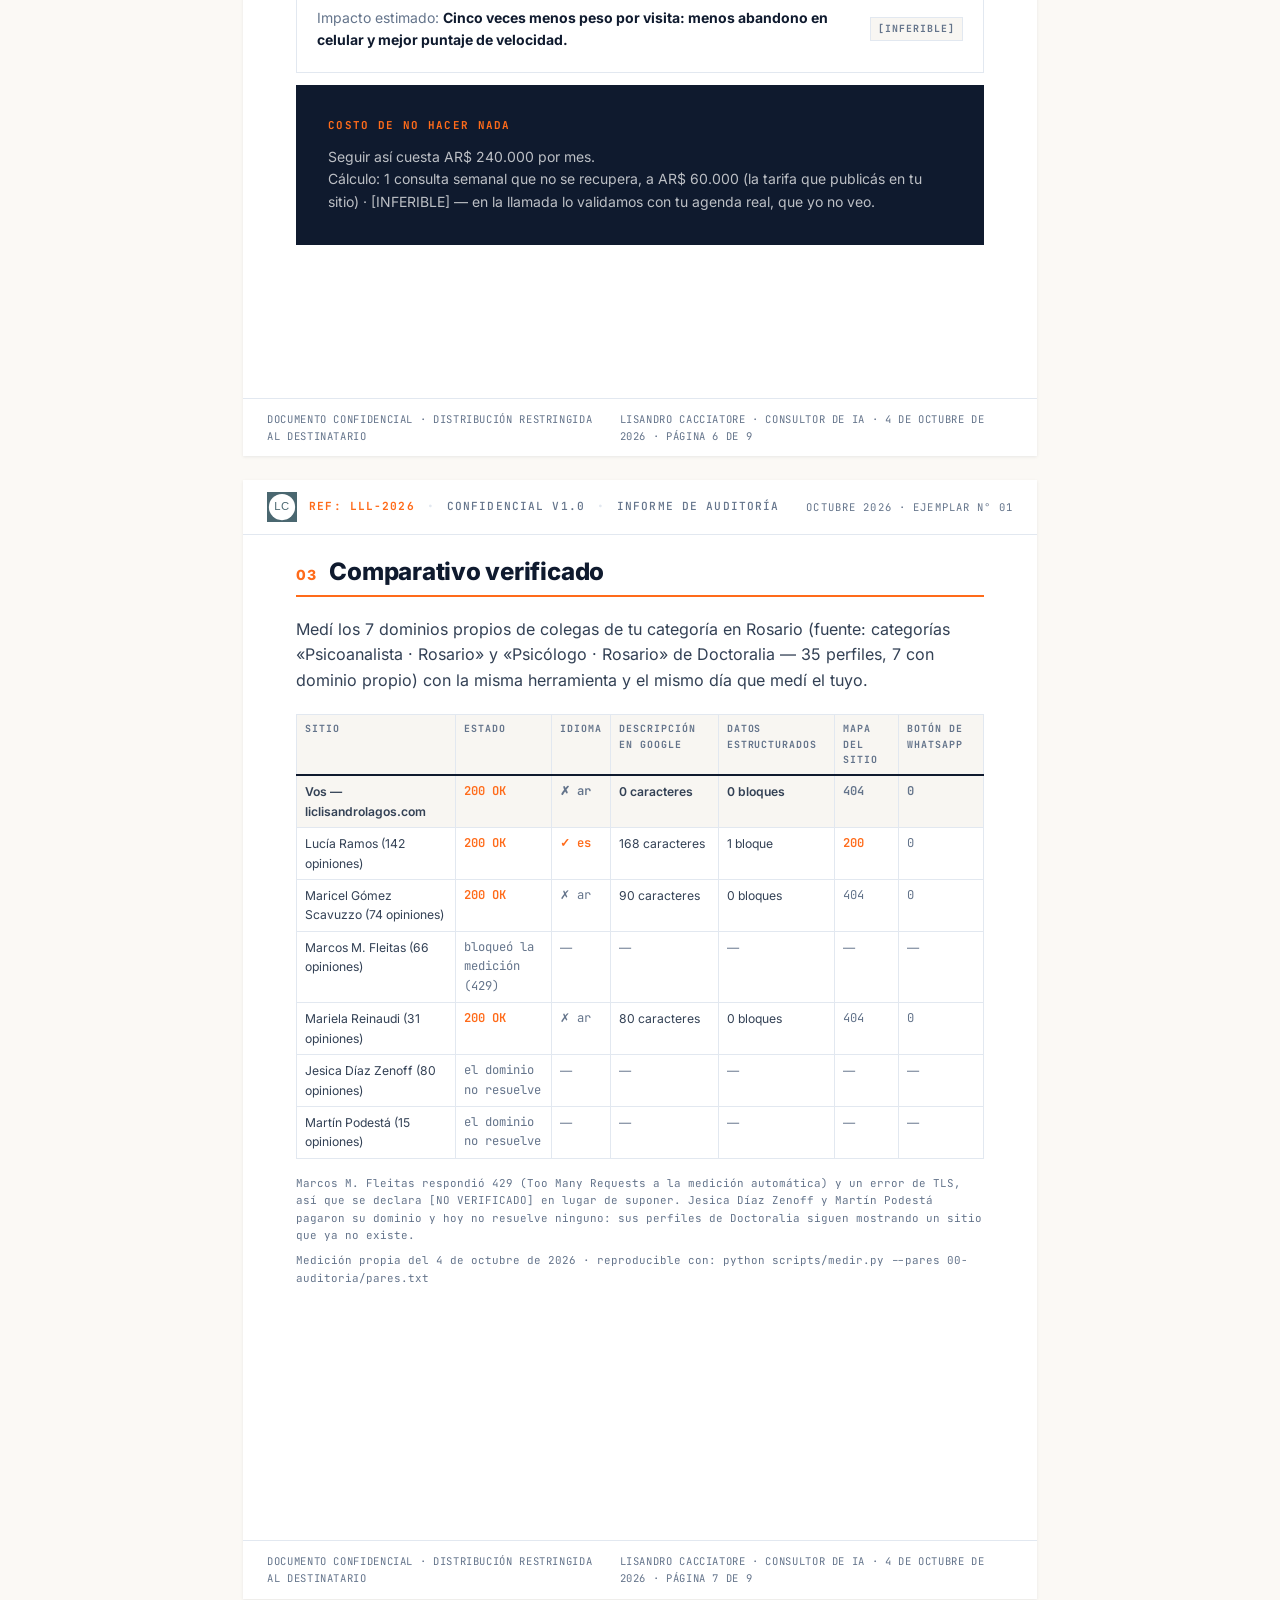
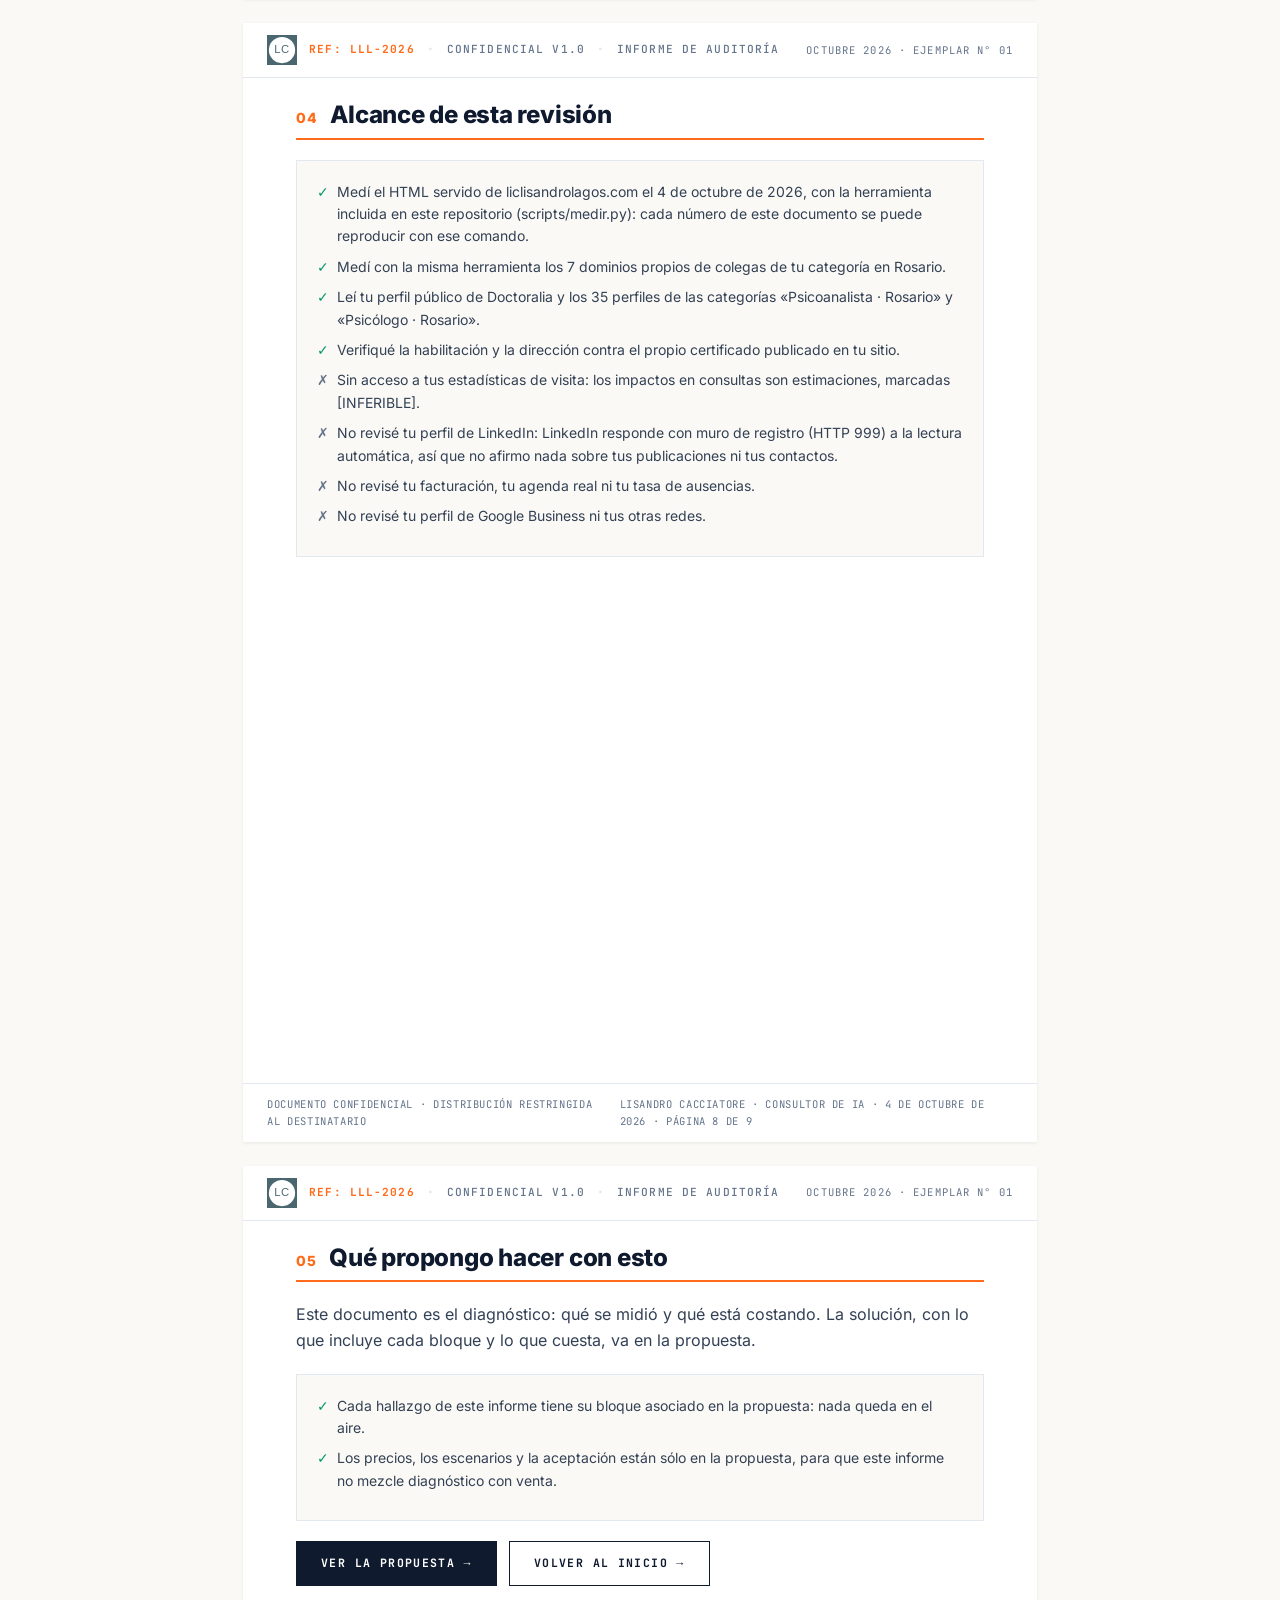
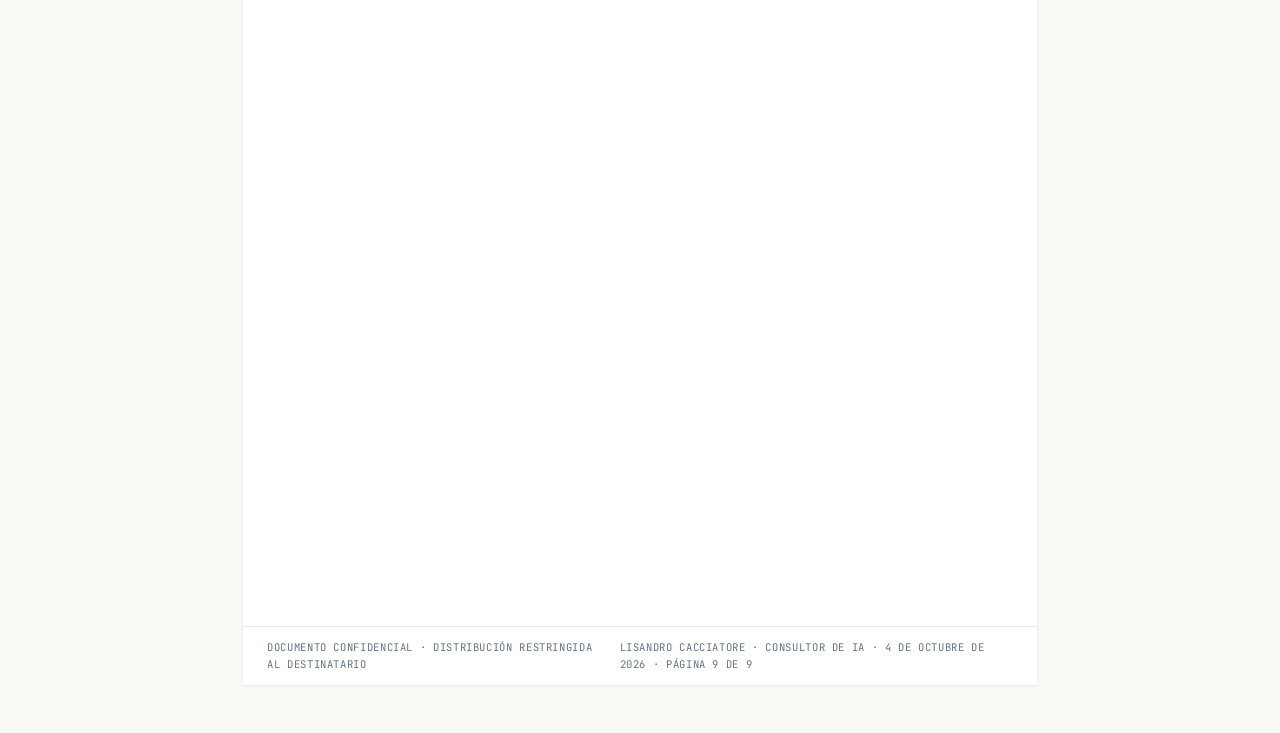
==== commit e8e3280e: "piel de dossier editorial: dos roles de color, mono, cero radio y folio Se adopta el lenguaje visual" ====
--- a/00-auditoria/informe.html
+++ b/00-auditoria/informe.html
@@ -6,39 +6,71 @@
 <title>Informe de Valor — Lic. Lisandro Lagos</title>
 <meta name="robots" content="noindex, nofollow">
 <style>
+@font-face {
+  font-family: 'Inter';
+  src: url([data-uri]) format('woff2-variations');
+  font-weight: 100 900;
+  font-style: normal;
+  font-display: swap;
+}
+
+@font-face {
+  font-family: 'JetBrains Mono';
+  src: url([data-uri]) format('woff2-variations');
+  font-weight: 100 900;
+  font-style: normal;
+  font-display: swap;
+}
 /* ==========================================================================
    brand/brand.css — FUENTE ÚNICA DE LA IDENTIDAD VISUAL
    Ningún template declara colores, fuentes ni medidas propias.
    Si algo visual falta, se agrega ACÁ.
+
+   LENGUAJE: dossier editorial. Dos roles de color, no uno:
+     · ESTRUCTURA = navy. Títulos, reglas, botones, membrete.
+     · ACENTO     = naranja. Eyebrows, métricas, badges, destacados.
+   El acento lo puede pisar el cliente desde su config (brand_override en
+   generate.py); la estructura NO, porque es la identidad del documento.
+
+   CERO RADIO: el documento es editorial, no una app. Bordes finos, sin sombra.
+   MONO: todo lo que es etiqueta o número técnico va en monoespaciada.
    ========================================================================== */
 
 /* --------------------------------------------------------------------------
    1. TOKENS
    -------------------------------------------------------------------------- */
 :root {
-  /* Marca */
-  --brand-default: #4A6770;
-  --brand-hover:   #3D545C;
-  --brand-soft:    #F0F4F6;
+  /* Estructura (tinta del sistema). No se pisa por cliente. */
+  --navy:       #0F1A2E;
+  --navy-hover: #1A2740;
+  --navy-soft:  rgba(15, 26, 46, .06);
+
+  /* Acento. Default = identidad del sistema; brand_override lo pisa. */
+  --brand-default: #FF6B1A;
+  --brand-hover:   #E85D0F;
+  --brand-soft:    #FFF1E8;
 
   /* Texto */
-  --ink-title: #2C343C;
-  --ink-body:  #5A6672;
-  --ink-muted: #7A8794;
+  --ink-title: #0F1A2E;
+  --ink-body:  #334155;
+  --ink-muted: #64748B;
 
   /* Líneas y superficies */
-  --line-default:    #E3E6EA;
+  --line-default:    #E2E8F0;
+  --line-strong:     #0F1A2E;
   --surface-default: #FFFFFF;
-  --surface-alt:     #F7F8FA;
+  --surface-alt:     #FBF9F5;
+  --surface-cream:   #F8F6F2;
 
   /* Estados */
-  --success: #28A745;
-  --warning: #FFC107;
-  --error:   #DC3545;
-  --info:    #17A2B8;
+  --success: #059669;
+  --warning: #D97706;
+  --error:   #DC2626;
+  --info:    #0E7490;
 
   /* Tipografía */
-  --font-sans: 'Montserrat', system-ui, -apple-system, 'Segoe UI', sans-serif;
+  --font-sans: 'Inter', 'Montserrat', system-ui, -apple-system, 'Segoe UI', sans-serif;
+  --font-mono: 'JetBrains Mono', ui-monospace, 'SFMono-Regular', Menlo, Consolas, monospace;
   --fs-sm:   0.875rem;
   --fs-base: 1rem;
   --fs-lg:   1.125rem;
@@ -61,14 +93,18 @@
   --space-10: 2.5rem;
   --space-12: 3rem;
 
-  /* Radios y sombras */
-  --radius-sm:   0.25rem;
-  --radius-md:   0.5rem;
-  --radius-lg:   1rem;
-  --radius-full: 9999px;
-  --shadow-sm: 0 1px 3px rgba(0,0,0,.12), 0 1px 2px rgba(0,0,0,.24);
-  --shadow-md: 0 4px 6px rgba(0,0,0,.10), 0 2px 4px rgba(0,0,0,.06);
-  --shadow-lg: 0 10px 15px rgba(0,0,0,.10), 0 4px 6px rgba(0,0,0,.08);
+  /* Sin radio: el lenguaje es editorial, no de app.
+     Toda tarjeta, badge y botón queda a 90°. */
+  --radius-sm:   0;
+  --radius-md:   0;
+  --radius-lg:   0;
+  --radius-full: 0;
+
+  /* Sin sombra: la jerarquía la hacen el borde y el color de fondo.
+     La única excepción es la pila de hojas en pantalla (--shadow-md). */
+  --shadow-sm: none;
+  --shadow-md: 0 1px 3px rgba(15, 26, 46, .08);
+  --shadow-lg: none;
 }
 
 /* --------------------------------------------------------------------------
@@ -84,23 +120,63 @@
   color: var(--ink-body);
   background: var(--surface-alt);
   -webkit-font-smoothing: antialiased;
-}
-h1, h2, h3 { color: var(--ink-title); margin: 0 0 var(--space-3); line-height: 1.25; }
-h1 { font-size: var(--fs-3xl); font-weight: var(--fw-extrabold); }
-h2 { font-size: var(--fs-xl);  font-weight: var(--fw-bold); }
+  font-feature-settings: "ss01", "cv11";
+}
+h1, h2, h3 { color: var(--ink-title); margin: 0 0 var(--space-3); line-height: 1.2; letter-spacing: -0.01em; }
+h1 { font-size: var(--fs-3xl); font-weight: var(--fw-extrabold); letter-spacing: -0.02em; }
+h2 { font-size: var(--fs-xl);  font-weight: var(--fw-extrabold); }
 h3 { font-size: var(--fs-base); font-weight: var(--fw-bold); }
 p  { margin: 0 0 var(--space-4); }
-code { font-family: ui-monospace, Menlo, Consolas, monospace; font-size: var(--fs-sm);
-       background: var(--brand-soft); padding: 1px 5px; border-radius: var(--radius-sm); }
+code { font-family: var(--font-mono); font-size: var(--fs-sm);
+       background: var(--navy-soft); padding: 1px 5px; }
 ul, ol { margin: 0 0 var(--space-4); padding-left: var(--space-6); }
 li { margin-bottom: var(--space-2); }
 
-/* --------------------------------------------------------------------------
-   3. HEADER / FOOTER COMPARTIDOS
+/* Números técnicos: mono y de ancho fijo, para que las columnas no bailen. */
+.stat-number, .kpi__value, .total-value, .base-price, .module-price, .scenario-price {
+  font-family: var(--font-mono);
+  font-variant-numeric: tabular-nums;
+  font-feature-settings: "tnum";
+}
+
+/* --------------------------------------------------------------------------
+   3. ETIQUETAS TIPOGRÁFICAS COMPARTIDAS
+   La mono es el rasgo más fuerte del lenguaje: marca todo lo que no es prosa.
+   -------------------------------------------------------------------------- */
+.eyebrow,
+.label-mono,
+.micro,
+.eyebrow-muted {
+  font-family: var(--font-mono);
+  text-transform: uppercase;
+}
+.eyebrow {
+  display: inline-block;
+  font-size: 0.78rem;
+  font-weight: 700;
+  letter-spacing: .14em;
+  color: var(--brand-default);
+  background: none;
+  padding: 0;
+}
+.eyebrow-muted {
+  font-size: 0.78rem; font-weight: 500; letter-spacing: .12em; color: var(--ink-muted);
+}
+.label-mono {
+  font-size: 0.72rem; font-weight: 700; letter-spacing: .12em; color: var(--ink-muted);
+}
+.micro { font-size: 0.68rem; font-weight: 400; letter-spacing: .04em; color: var(--ink-muted); }
+
+/* Eyebrow sobre fondo oscuro: el acento no se lee, va blanco. */
+.band--ink .eyebrow { color: rgba(255, 255, 255, .72); }
+
+/* --------------------------------------------------------------------------
+   4. HEADER / FOOTER COMPARTIDOS  ·  folio de dossier
    -------------------------------------------------------------------------- */
 .brand-header {
-  background: var(--brand-default);
-  color: var(--surface-default);
+  background: var(--surface-default);
+  color: var(--ink-title);
+  border-bottom: 1px solid var(--line-default);
 }
 .brand-header-inner {
   max-width: 210mm;
@@ -108,21 +184,42 @@
   padding: var(--space-3) var(--space-6);
   display: flex;
   align-items: center;
+  flex-wrap: wrap;
   gap: var(--space-3);
-}
-.brand-logo { width: 34px; height: 34px; display: block; flex: none; }
+  font-family: var(--font-mono);
+  font-size: 0.7rem;
+  letter-spacing: .1em;
+  text-transform: uppercase;
+}
+.brand-logo { width: 30px; height: 30px; display: block; flex: none; }
 .brand-logo svg { width: 100%; height: 100%; display: block; }
-.brand-info { display: flex; flex-direction: column; line-height: 1.2; }
-.brand-title { font-weight: var(--fw-bold); font-size: var(--fs-sm); }
-.brand-role  { font-size: var(--fs-sm); opacity: .75; }
+.brand-info { display: flex; flex-direction: column; line-height: 1.25; }
+.brand-title { font-weight: 700; font-size: 0.72rem; color: var(--ink-title); }
+.brand-role  { font-size: 0.66rem; color: var(--ink-muted); letter-spacing: .1em; }
 .brand-doc {
   margin-left: auto;
-  font-size: var(--fs-sm);
-  opacity: .85;
+  font-size: 0.66rem;
+  color: var(--ink-muted);
   text-align: right;
 }
 
-.brand-footer { background: var(--surface-default); border-top: 1px solid var(--line-default); }
+/* Folio: la referencia del expediente. El acento marca lo que identifica
+   al documento; el resto va en gris para que no compita con el contenido. */
+.folio-ref   { font-weight: 700; color: var(--brand-default); white-space: nowrap; }
+.folio-sep   { color: var(--line-default); font-weight: 400; }
+.folio-muted { color: var(--ink-muted); font-weight: 500; }
+
+/* En pantalla angosta el folio completo no entra en una línea. Se recortan los
+   campos del medio y quedan la referencia y la fecha, que son los que
+   identifican el ejemplar. Sin esto el membrete desborda a lo ancho. */
+@media (max-width: 700px) {
+  .folio-muted, .folio-sep { display: none; }
+}
+
+.brand-footer {
+  background: var(--surface-default);
+  border-top: 1px solid var(--line-default);
+}
 .brand-footer-inner {
   max-width: 210mm;
   margin: 0 auto;
@@ -130,48 +227,101 @@
   display: flex;
   justify-content: space-between;
   gap: var(--space-4);
-  font-size: var(--fs-sm);
+  font-family: var(--font-mono);
+  font-size: 0.66rem;
+  letter-spacing: .06em;
+  text-transform: uppercase;
   color: var(--ink-muted);
 }
-
-/* --------------------------------------------------------------------------
-   4. LAYOUT DEL DOCUMENTO
+.brand-footer-meta { color: var(--ink-muted); }
+
+/* --------------------------------------------------------------------------
+   5. LAYOUT DEL DOCUMENTO
    -------------------------------------------------------------------------- */
 .content { max-width: 210mm; margin: 0 auto; padding: var(--space-8) var(--space-6); }
 .section { margin-bottom: var(--space-10); }
 .cover { text-align: center; padding: var(--space-12) 0; }
 .cover h1 { font-size: var(--fs-3xl); }
-.cover h2 { color: var(--brand-default); font-size: var(--fs-2xl); }
-.eyebrow {
-  display: inline-block;
-  font-size: var(--fs-sm);
-  font-weight: var(--fw-bold);
+.cover h2 { color: var(--ink-title); font-size: var(--fs-2xl); }
+.lead { font-size: var(--fs-lg); color: var(--ink-body); }
+
+/* --------------------------------------------------------------------------
+   6. FOLIO DE SECCIÓN  ·  «01 / DIAGNÓSTICO EJECUTIVO ......... PÁG. 01»
+   Nombre propio (sec-row) para no chocar con .sec-head del informe.
+   -------------------------------------------------------------------------- */
+.sec-row {
+  display: flex;
+  justify-content: space-between;
+  align-items: baseline;
+  flex-wrap: wrap;          /* el campo de la derecha puede bajar de línea */
+  gap: var(--space-1) var(--space-4);
+  border-bottom: 1px solid var(--line-default);
+  padding-bottom: var(--space-2);
+  margin-bottom: var(--space-6);
+}
+.sec-row .right {
+  font-family: var(--font-mono);
+  font-size: 0.68rem;
+  letter-spacing: .1em;
   text-transform: uppercase;
-  letter-spacing: .08em;
-  color: var(--brand-default);
-  background: var(--brand-soft);
-  padding: var(--space-1) var(--space-3);
-  border-radius: var(--radius-sm);
-}
-.lead { font-size: var(--fs-lg); color: var(--ink-body); }
-
-/* --------------------------------------------------------------------------
-   5. HALLAZGOS Y EVIDENCIA
-   -------------------------------------------------------------------------- */
+  color: var(--ink-muted);
+}
+
+/* --------------------------------------------------------------------------
+   7. HERO ESTADÍSTICO  ·  métrica gigante + narrativa
+   -------------------------------------------------------------------------- */
+.hero-grid {
+  display: grid;
+  /* La columna de la métrica necesita ancho real: «5 de 6» en mono a 4rem no
+     entra en un tercio de la caja y se parte en dos líneas. */
+  grid-template-columns: minmax(0, 1fr) minmax(0, 1.7fr);
+  gap: var(--space-8);
+  align-items: start;
+  margin-bottom: var(--space-6);
+}
+.stat-number {
+  font-size: 4rem;
+  font-weight: var(--fw-extrabold);
+  line-height: .9;
+  letter-spacing: -.05em;
+  color: var(--navy);
+  margin: var(--space-2) 0 var(--space-3);
+  white-space: nowrap;      /* la métrica es un número: nunca se parte */
+}
+.stat-rule { height: 5px; width: 80px; background: var(--brand-default); margin-bottom: var(--space-3); }
+.stat-caption { font-size: var(--fs-sm); color: var(--ink-muted); margin: 0; max-width: 30ch; }
+.hero-divider { height: 3px; background: var(--navy); margin-top: var(--space-6); }
+
+/* --------------------------------------------------------------------------
+   8. HALLAZGOS Y EVIDENCIA
+   -------------------------------------------------------------------------- */
+.findings-grid { display: grid; grid-template-columns: 1fr 1fr; gap: var(--space-3); }
 .finding {
   background: var(--surface-default);
   border: 1px solid var(--line-default);
-  border-radius: var(--radius-lg);
   padding: var(--space-5);
   margin-bottom: var(--space-3);
-}
+  break-inside: avoid;
+  page-break-inside: avoid;
+}
+.finding:hover { border-color: var(--navy); }
 .finding-head {
   display: flex;
   align-items: center;
   gap: var(--space-2);
-  margin-bottom: var(--space-2);
-}
-.finding-title { font-weight: var(--fw-bold); color: var(--ink-title); font-size: var(--fs-sm); }
+  margin-bottom: var(--space-3);
+  flex-wrap: wrap;
+}
+.finding-title { font-weight: var(--fw-bold); color: var(--ink-title); font-size: var(--fs-base); margin-bottom: var(--space-2); }
+.finding-metric {
+  font-family: var(--font-mono);
+  font-variant-numeric: tabular-nums;
+  font-size: 1.15rem;
+  font-weight: 700;
+  color: var(--brand-default);
+  line-height: 1.2;
+  margin-bottom: var(--space-4);
+}
 .finding p { margin: 0 0 var(--space-3); font-size: var(--fs-sm); }
 .finding-meta {
   display: flex;
@@ -185,39 +335,63 @@
 .finding-meta strong { color: var(--ink-title); }
 .finding-meta .tag { margin-left: auto; }
 
-.tag {
+/* Filas «qué significa / qué propongo» dentro de un hallazgo. */
+.finding-rows { border-top: 1px solid var(--line-default); padding-top: var(--space-3); margin: 0; }
+.finding-row { display: grid; grid-template-columns: 92pt 1fr; gap: var(--space-3); padding: var(--space-2) 0; }
+.finding-row + .finding-row { border-top: 1px solid var(--line-default); }
+.finding-row dt {
+  font-family: var(--font-mono);
+  font-size: 0.62rem;
+  font-weight: 700;
+  letter-spacing: .1em;
+  text-transform: uppercase;
+  color: var(--ink-muted);
+}
+.finding-row dt.accent { color: var(--brand-default); }
+.finding-row dd { margin: 0; font-size: var(--fs-sm); }
+
+/* --------------------------------------------------------------------------
+   9. BADGES Y TAGS
+   -------------------------------------------------------------------------- */
+.tag,
+.badge {
   display: inline-block;
-  font-size: 0.7rem;
-  font-weight: var(--fw-bold);
+  font-family: var(--font-mono);
+  font-size: 0.62rem;
+  font-weight: 700;
   text-transform: uppercase;
-  letter-spacing: .06em;
-  padding: 2px 7px;
-  border-radius: var(--radius-sm);
-  background: var(--brand-soft);
-  color: var(--brand-default);
-}
-.tag-medido    { background: rgba(40,167,69,.12);   color: #1E7E34; }
-.tag-inferible { background: rgba(23,162,184,.12);  color: #11707F; }
-.tag-noverif   { background: rgba(220,53,69,.10);   color: #A71D2A; }
+  letter-spacing: .1em;
+  padding: 3px 7px;
+  border: 1px solid var(--line-default);
+  background: var(--surface-cream);
+  color: var(--ink-muted);
+}
+.tag-medido    { background: rgba(5,150,105,.10);   color: #05674A; border-color: rgba(5,150,105,.30); }
+.tag-inferible { background: rgba(14,116,144,.10);  color: #0B5A70; border-color: rgba(14,116,144,.30); }
+.tag-noverif   { background: rgba(220,38,38,.08);   color: #A32020; border-color: rgba(220,38,38,.28); }
+
+.tag-prio-alta  { background: rgba(255,107,26,.10); color: var(--brand-default); border-color: rgba(255,107,26,.35); }
+.tag-prio-media { background: var(--surface-cream); color: var(--ink-muted);      border-color: var(--line-default); }
+.tag-prio-baja  { background: var(--surface-cream); color: var(--ink-muted);      border-color: var(--line-default); }
 
 .evidence { font-size: var(--fs-sm); }
 
-/* Callout oscuro (costo de no hacer nada) */
+/* Callout oscuro (el costo de no hacer nada) */
 .callout {
-  background: var(--ink-title);
+  background: var(--navy);
   color: var(--surface-default);
-  border-radius: var(--radius-lg);
   padding: var(--space-8);
 }
 .callout .callout-label {
-  font-size: 0.7rem; font-weight: var(--fw-bold); text-transform: uppercase;
-  letter-spacing: .08em; opacity: .6; margin-bottom: var(--space-3);
-}
-.callout .callout-strong { font-size: var(--fs-2xl); font-weight: var(--fw-bold); margin-bottom: var(--space-3); }
-.callout .callout-note { font-size: var(--fs-sm); opacity: .7; margin: 0; }
-
-/* --------------------------------------------------------------------------
-   6. TABLAS Y PRECIOS
+  font-family: var(--font-mono);
+  font-size: 0.68rem; font-weight: 700; text-transform: uppercase;
+  letter-spacing: .12em; color: var(--brand-default); margin-bottom: var(--space-3);
+}
+.callout .callout-strong { font-size: var(--fs-2xl); font-weight: var(--fw-extrabold); margin-bottom: var(--space-3); }
+.callout .callout-note { font-size: var(--fs-sm); opacity: .72; margin: 0; }
+
+/* --------------------------------------------------------------------------
+   10. TABLAS Y PRECIOS
    -------------------------------------------------------------------------- */
 .price-table { width: 100%; border-collapse: collapse; margin: var(--space-4) 0; font-size: var(--fs-sm); }
 .price-table th, .price-table td {
@@ -225,43 +399,59 @@
   padding: var(--space-3);
   text-align: left;
 }
-.price-table th { background: var(--surface-alt); font-weight: var(--fw-bold); color: var(--ink-title); }
+.price-table th {
+  background: var(--surface-cream);
+  font-family: var(--font-mono);
+  font-size: 0.66rem;
+  text-transform: uppercase;
+  letter-spacing: .1em;
+  color: var(--ink-muted);
+}
 .price-table td:nth-child(2) { white-space: nowrap; font-weight: var(--fw-bold); color: var(--ink-title); }
 
 .base-card {
-  background: var(--surface-default);
-  border: 2px solid var(--brand-default);
-  border-radius: var(--radius-lg);
+  background: var(--surface-cream);
+  border: 1.5px solid var(--brand-default);
   padding: var(--space-5);
   margin-bottom: var(--space-3);
-  position: relative;
-}
+}
+/* La bandera va EN EL FLUJO, no como listón de esquina: posicionada arriba a la
+   derecha se montaba sobre el precio, que vive en ese mismo rincón. */
 .base-flag {
-  position: absolute; top: 0; right: 0;
+  display: inline-block;
   background: var(--brand-default); color: var(--surface-default);
-  font-size: 0.65rem; font-weight: var(--fw-bold); text-transform: uppercase;
-  letter-spacing: .08em; padding: 4px 10px; border-radius: 0 var(--radius-lg) 0 var(--radius-lg);
+  font-family: var(--font-mono);
+  font-size: 0.6rem; font-weight: 700; text-transform: uppercase;
+  letter-spacing: .1em; padding: 3px 7px;
+  margin-bottom: var(--space-3);
 }
 .base-head { display: flex; justify-content: space-between; align-items: flex-start; gap: var(--space-4); margin-bottom: var(--space-3); }
-.base-label { font-size: 0.7rem; font-weight: var(--fw-bold); text-transform: uppercase; letter-spacing: .08em; color: var(--brand-default); }
+.base-label {
+  font-family: var(--font-mono);
+  font-size: 0.68rem; font-weight: 700; text-transform: uppercase;
+  letter-spacing: .1em; color: var(--brand-default);
+}
 .base-price { font-weight: var(--fw-bold); color: var(--ink-title); white-space: nowrap; }
 
 /* --------------------------------------------------------------------------
-   7. SELECTOR INTERACTIVO
+   11. SELECTOR INTERACTIVO DE MÓDULOS
    -------------------------------------------------------------------------- */
 .module-card {
   background: var(--surface-default);
   border: 1px solid var(--line-default);
-  border-radius: var(--radius-lg);
   padding: var(--space-5);
   margin-bottom: var(--space-3);
   cursor: pointer;
-  transition: border-color .2s ease, background-color .2s ease, box-shadow .2s ease;
-}
-.module-card:hover { box-shadow: var(--shadow-sm); }
-.module-card.on { border: 2px solid var(--brand-default); background: var(--brand-soft); }
+  transition: border-color .15s ease, background-color .15s ease;
+}
+.module-card:hover { border-color: var(--navy); }
+.module-card.on { border: 1.5px solid var(--brand-default); background: var(--brand-soft); }
 .module-head { display: flex; justify-content: space-between; align-items: flex-start; gap: var(--space-4); margin-bottom: var(--space-2); }
-.module-code { font-size: 0.7rem; font-weight: var(--fw-bold); text-transform: uppercase; letter-spacing: .08em; color: var(--brand-default); }
+.module-code {
+  font-family: var(--font-mono);
+  font-size: 0.66rem; font-weight: 700; text-transform: uppercase;
+  letter-spacing: .1em; color: var(--brand-default);
+}
 .module-title { font-size: var(--fs-sm); font-weight: var(--fw-bold); color: var(--ink-title); margin: 0; }
 .module-price { font-size: var(--fs-sm); font-weight: var(--fw-bold); color: var(--ink-title); white-space: nowrap; }
 .module-short { font-size: var(--fs-sm); margin-bottom: var(--space-2); }
@@ -272,107 +462,120 @@
 .total-bar {
   position: sticky;
   bottom: var(--space-4);
-  background: var(--ink-title);
+  background: var(--navy);
   color: var(--surface-default);
-  border-radius: var(--radius-lg);
   padding: var(--space-5);
   display: flex;
   justify-content: space-between;
   align-items: center;
   gap: var(--space-4);
 }
-.total-label { font-size: 0.7rem; text-transform: uppercase; letter-spacing: .08em; opacity: .6; }
-.total-value { font-size: var(--fs-2xl); font-weight: var(--fw-bold); }
-.total-list  { font-size: var(--fs-sm); opacity: .75; margin-top: 2px; }
+.total-label {
+  font-family: var(--font-mono);
+  font-size: 0.66rem; text-transform: uppercase; letter-spacing: .12em;
+  color: var(--brand-default);
+}
+.total-value { font-size: var(--fs-2xl); font-weight: var(--fw-extrabold); }
+.total-list  { font-size: var(--fs-sm); opacity: .72; margin-top: 2px; }
 .total-value.pulse { animation: pulse .35s ease; }
 @keyframes pulse {
   0%   { transform: scale(1); }
-  50%  { transform: scale(1.07); color: var(--brand-soft); }
+  50%  { transform: scale(1.06); color: var(--brand-default); }
   100% { transform: scale(1); }
 }
 
 /* --------------------------------------------------------------------------
-   8. BOTONES
+   12. BOTONES  ·  rectangulares, en mono, en mayúsculas
    -------------------------------------------------------------------------- */
 .btn {
   display: inline-block;
-  font-family: inherit;
-  font-size: var(--fs-sm);
-  font-weight: var(--fw-bold);
+  font-family: var(--font-mono);
+  font-size: 0.72rem;
+  font-weight: 700;
   text-transform: uppercase;
-  letter-spacing: .06em;
-  padding: var(--space-3) var(--space-5);
-  border-radius: var(--radius-md);
-  border: 1px solid transparent;
+  letter-spacing: .12em;
+  padding: var(--space-3) var(--space-6);
+  border: 1.5px solid var(--navy);
+  background: var(--navy);
+  color: var(--surface-default);
   text-decoration: none;
   cursor: pointer;
-  transition: background-color .2s ease, color .2s ease;
-}
-.btn-light { background: var(--surface-default); color: var(--ink-title); }
-.btn-light:hover { background: var(--brand-soft); }
-.btn-ghost { background: transparent; color: var(--brand-default); text-transform: none; letter-spacing: 0; padding: var(--space-1); }
-
-/* --------------------------------------------------------------------------
-   9. ALCANCE
+  transition: background-color .15s ease, color .15s ease;
+}
+.btn-light { background: transparent; color: var(--navy); }
+.btn-light:hover { background: var(--surface-cream); }
+.btn-ghost { background: transparent; border-color: transparent; color: var(--ink-title); text-transform: none; letter-spacing: 0; padding: var(--space-1); }
+.btn-ghost:hover { color: var(--brand-default); }
+
+/* --------------------------------------------------------------------------
+   13. ALCANCE
    -------------------------------------------------------------------------- */
 .scope {
   background: var(--surface-alt);
   border: 1px solid var(--line-default);
-  border-radius: var(--radius-lg);
   padding: var(--space-5);
 }
-.scope-label { font-size: 0.7rem; font-weight: var(--fw-bold); text-transform: uppercase; letter-spacing: .08em; color: var(--ink-muted); margin-bottom: var(--space-3); }
+.scope-label {
+  font-family: var(--font-mono);
+  font-size: 0.66rem; font-weight: 700; text-transform: uppercase;
+  letter-spacing: .1em; color: var(--ink-muted); margin-bottom: var(--space-3);
+}
 .scope ul { list-style: none; padding: 0; margin: 0; font-size: var(--fs-sm); }
 .scope li { display: flex; gap: var(--space-2); margin-bottom: var(--space-2); }
-.scope .yes { color: var(--brand-default); }
+.scope .yes { color: var(--success); }
 .scope .no  { color: var(--ink-muted); }
 
 /* --------------------------------------------------------------------------
-   10. PRIORIDAD DE HALLAZGOS
-   -------------------------------------------------------------------------- */
-.tag-prio-alta  { background: rgba(220,53,69,.12);  color: #A71D2A; }
-.tag-prio-media { background: rgba(255,193,7,.20);  color: #8A6100; }
-.tag-prio-baja  { background: rgba(122,135,148,.16); color: #5A6672; }
-
-/* --------------------------------------------------------------------------
-   11. COMPARATIVO VERIFICADO
+   14. COMPARATIVO VERIFICADO
    -------------------------------------------------------------------------- */
 .compare-table { width: 100%; border-collapse: collapse; margin: var(--space-4) 0; font-size: 0.76rem; }
 .compare-table th, .compare-table td {
   border: 1px solid var(--line-default);
-  padding: 5px 7px;
+  padding: 6px 8px;
   text-align: left;
   vertical-align: top;
 }
-.compare-table th { background: var(--surface-alt); font-weight: var(--fw-bold); color: var(--ink-title); }
-.compare-table .row-client { background: var(--brand-soft); font-weight: var(--fw-bold); }
-.compare-table .ok   { color: #1E7E34; font-weight: var(--fw-bold); }
-.compare-table .bad  { color: #A71D2A; font-weight: var(--fw-bold); }
+.compare-table th {
+  background: var(--surface-cream);
+  font-family: var(--font-mono);
+  font-size: 0.62rem;
+  text-transform: uppercase;
+  letter-spacing: .1em;
+  color: var(--ink-muted);
+  font-weight: 700;
+}
+.compare-table thead tr { border-bottom: 2px solid var(--navy); }
+.compare-table .row-client { background: var(--surface-cream); font-weight: var(--fw-bold); }
+.compare-table .ok   { color: var(--brand-default); font-weight: var(--fw-bold); font-family: var(--font-mono); }
+.compare-table .bad  { color: var(--ink-muted); font-family: var(--font-mono); }
 .compare-table .meh  { color: var(--ink-muted); }
-.evsrc { font-size: 0.72rem; color: var(--ink-muted); margin: var(--space-2) 0 0; }
-
-/* --------------------------------------------------------------------------
-   12. INDICADORES
+.evsrc { font-family: var(--font-mono); font-size: 0.68rem; color: var(--ink-muted); margin: var(--space-2) 0 0; }
+
+/* --------------------------------------------------------------------------
+   15. INDICADORES
    -------------------------------------------------------------------------- */
 .kpi-row { display: flex; gap: var(--space-3); margin: var(--space-4) 0; }
 .kpi {
   flex: 1;
   background: var(--surface-default);
   border: 1px solid var(--line-default);
-  border-radius: var(--radius-lg);
   padding: var(--space-4);
   text-align: center;
 }
-.kpi__value { display: block; font-size: var(--fs-2xl); font-weight: var(--fw-extrabold); color: var(--ink-title); }
-.kpi__label { display: block; font-size: 0.68rem; text-transform: uppercase; letter-spacing: .06em; color: var(--ink-muted); margin-top: 2px; }
-
-/* --------------------------------------------------------------------------
-   13. CITA Y VOZ DEL CLIENTE
+.kpi__value { display: block; font-size: var(--fs-2xl); font-weight: 700; color: var(--navy); }
+.kpi__label {
+  display: block;
+  font-family: var(--font-mono);
+  font-size: 0.6rem; text-transform: uppercase; letter-spacing: .12em;
+  color: var(--ink-muted); margin-top: 4px; line-height: 1.4;
+}
+
+/* --------------------------------------------------------------------------
+   16. CITA Y VOZ DEL CLIENTE
    -------------------------------------------------------------------------- */
 .quote {
   background: var(--surface-default);
   border-left: 3px solid var(--brand-default);
-  border-radius: 0 var(--radius-md) var(--radius-md) 0;
   padding: var(--space-4) var(--space-5);
   margin: 0 0 var(--space-3);
   font-style: italic;
@@ -382,57 +585,78 @@
 
 /* Bloque de datos por confirmar (lo que no puedo verificar) */
 .todo {
-  background: var(--surface-alt);
+  background: var(--surface-cream);
   border: 1px dashed var(--line-default);
-  border-radius: var(--radius-lg);
   padding: var(--space-5);
 }
 .todo ul { margin: 0; font-size: var(--fs-sm); }
 
 /* --------------------------------------------------------------------------
-   14. LAYOUT DE LA PROPUESTA COMERCIAL
+   17. LAYOUT DE LA PROPUESTA COMERCIAL
    La propuesta es una página web que se lee en pantalla y también se imprime.
    Sólo se declaran acá la disposición y los ritmos; los colores son los tokens.
    -------------------------------------------------------------------------- */
-.band { background: var(--surface-default); border-top: 1px solid var(--line-default); border-bottom: 1px solid var(--line-default); }
-.band--ink { background: var(--ink-title); color: var(--surface-default); border: none; }
+.band {
+  background: var(--surface-default);
+  border-top: 1px solid var(--line-default);
+}
+.band + .band { border-top: none; }
+.band--ink { background: var(--navy); color: var(--surface-default); border: none; }
 .band--ink h1, .band--ink h2, .band--ink h3 { color: var(--surface-default); }
-.band--soft { background: var(--brand-soft); }
+.band--ink .lead { color: rgba(255, 255, 255, .78); }
+.band--soft { background: var(--surface-cream); }
 .wrap { max-width: 210mm; margin: 0 auto; padding: var(--space-8) var(--space-6); }
 .wrap--tight { padding: var(--space-6) var(--space-6); }
 .grid-2 { display: grid; grid-template-columns: 1fr 1fr; gap: var(--space-5); }
-.hero-h1 { font-size: 2.25rem; line-height: 1.15; font-weight: var(--fw-extrabold); letter-spacing: -0.01em; }
+.hero-h1 { font-size: 2.35rem; line-height: 1.1; font-weight: var(--fw-extrabold); letter-spacing: -0.025em; }
 .cta-row { display: flex; flex-wrap: wrap; gap: var(--space-3); margin-top: var(--space-5); }
-.btn-ink { background: var(--ink-title); color: var(--surface-default); }
-.btn-ink:hover { background: var(--brand-default); }
-.btn-brand { background: var(--brand-default); color: var(--surface-default); }
-.btn-brand:hover { background: var(--brand-hover); }
-.btn-wa { background: #128C7E; color: #FFFFFF; }
-.btn-wa:hover { background: #0E6E63; }
+.btn-ink { background: var(--navy); color: var(--surface-default); border-color: var(--navy); }
+.btn-ink:hover { background: var(--navy-hover); }
+.btn-brand { background: var(--brand-default); color: var(--surface-default); border-color: var(--brand-default); }
+.btn-brand:hover { background: var(--brand-hover); border-color: var(--brand-hover); }
+.btn-wa { background: #128C7E; color: #FFFFFF; border-color: #128C7E; }
+.btn-wa:hover { background: #0E6E63; border-color: #0E6E63; }
 .step-list { counter-reset: paso; list-style: none; padding: 0; }
 .step-list li { counter-increment: paso; position: relative; padding-left: var(--space-8); margin-bottom: var(--space-4); }
 .step-list li::before {
-  content: counter(paso);
-  position: absolute; left: 0; top: 0;
-  width: 22px; height: 22px; border-radius: var(--radius-full);
+  content: counter(paso, decimal-leading-zero);
+  position: absolute; left: 0; top: 2px;
+  width: 22px; height: 20px;
   background: var(--brand-default); color: var(--surface-default);
-  font-size: 0.72rem; font-weight: var(--fw-bold);
-  display: flex; align-items: center; justify-content: center;
+  font-family: var(--font-mono);
+  font-size: 0.66rem; font-weight: 700; line-height: 20px; text-align: center;
 }
 .shot {
   border: 1px solid var(--line-default);
-  border-radius: var(--radius-md);
   overflow: hidden;
   background: var(--surface-alt);
 }
 .shot img { display: block; width: 100%; height: auto; }
-.shot__cap { font-size: 0.72rem; color: var(--ink-muted); padding: var(--space-2) var(--space-3); border-top: 1px solid var(--line-default); background: var(--surface-default); }
+.shot__cap {
+  font-family: var(--font-mono);
+  font-size: 0.68rem; color: var(--ink-muted);
+  padding: var(--space-2) var(--space-3);
+  border-top: 1px solid var(--line-default);
+  background: var(--surface-default);
+}
 
 /* La propuesta también se imprime: sin barra fija, sin saltos raros. */
 @media print {
   .no-print { display: none !important; }
   .total-bar { position: static; }
-  .band, .band--ink, .band--soft { break-inside: avoid; }
+
+  /* Las bandas FLUYEN. Con `break-inside: avoid` una banda que no entra en el
+     resto de la hoja se va entera a la siguiente y deja media hoja en blanco
+     — pasaba con el hero y con el índice, que quedaban solos en su página. */
+  .band, .band--soft { break-inside: auto; }
+
+  /* Lo que sí es atómico: una tarjeta partida al medio no se lee. */
+  .finding, .module-card, .base-card, .shot, .callout, .todo,
+  .kpi, .glos-card, .etapa, .finding-row, .sec-row { break-inside: avoid; }
+
+  /* Un título no queda solo al pie de una hoja. */
+  h2, h3, h4, .eyebrow, .sec-row { break-after: avoid; }
+
   .wrap { padding: 0 0 var(--space-6); max-width: none; }
   body { background: #FFFFFF; }
   a[href^="http"]::after { content: ""; }
@@ -440,13 +664,6 @@
 
 /* Las reglas de impresión viven en templates/print.css.
    brand.css define la marca; el layout de hoja es responsabilidad del template. */
-
-/* Identidad del cliente: el color lo pone su config, no el sistema */
-:root {
-  --brand-default: #091523;
-  --brand-hover:   #08121D;
-  --brand-soft:    #EBECED;
-}
 
 /* ==========================================================================
    templates/print.css — LAYOUT DE HOJAS PARA EL INFORME
@@ -626,8 +843,8 @@
 <div id="doc"></div>
 
 <script>
-  window.CLIENT_CONFIG = {"meta": {"nombre": "Lic. Lisandro Lagos", "matricula": "Matrícula Provincial N° 5677", "profesion": "Psicoanalista · Psicólogo Clínico", "rubro": "Clínica de adultos · Presencial en Rosario y online", "fecha": "4 de octubre de 2026", "validez": "3 de noviembre de 2026", "url": "liclisandrolagos.com"}, "author": {"nombre": "Lisandro Cacciatore", "email": "lisandrocacciatore@gmail.com"}, "branding": {"colorPrimario": "#091523", "logo": "", "firma": ""}, "costoMensual": "AR$ 240.000", "baseCalculo": "1 consulta semanal que no se recupera, a AR$ 60.000 (la tarifa que publicás en tu sitio)", "comparativos": 7, "fechasPermitidas": ["16 de agosto de 2027"], "modelo": {"url": "https://lisandrocacciatore.github.io/LeadLagosLisandro/sitio/", "titulo": "Sitio nuevo (la página modelo)", "bajada": "El sitio completo funcionando: sus fotos reales, la habilitación publicada como texto y WhatsApp en todas las secciones.", "cta": "Ver el sitio nuevo", "captura": "02-sitio/capturas/despues-portada.jpg", "caption": "Nuevo — sitio propio, botón de WhatsApp en cada sección y la habilitación N° 084-60296 como texto."}, "salida": {"slug": "lagos"}, "verificacionPDF": {"datos": ["Buenos Aires 1110"], "hojas": [7, 11]}, "propuesta": {"saludo": "Lisandro", "heroTitulo": "Tu sitio le pide a la gente que te escriba por WhatsApp.<br>Y no tiene WhatsApp.", "heroLead": "Lic. Lisandro Lagos: medí tu sitio, medí tu perfil de Doctoralia y medí los 7 sitios de colegas de tu categoría en Rosario, con la misma herramienta y el mismo día. Esto no es una opinión sobre tu diseño. Son 6 cosas medidas, cada una con el número que la respalda.", "comparativoTitulo": "Tu categoría en Rosario, medida el mismo día", "comparativoCierre": "No estás solo: el problema es la plataforma. Tres de los cinco sitios vivos de tu categoría arrastran el mismo error de idioma y tampoco emiten datos estructurados. Y ninguno de los siete tiene un botón de WhatsApp. Es la mejora más directa del rubro, y el rubro todavía no la hizo.", "costoNota": "en la llamada lo validamos con tu agenda real, que yo no veo.", "propuestaTitulo": "Un sitio tuyo, y los bloques que quieras sumar", "propuestaIntro": "La base es no depender más de la plataforma: sitio propio, tus datos reales, tu certificado como texto y no como foto, y las señales que Google necesita para mostrarte. Los bloques se suman según lo que te duela más y según el presupuesto.", "baseLabel": "Base — Sitio profesional propio", "preguntasTitulo": "Cuatro datos que no puedo inventar", "cierreTitulo": "Una llamada de veinte minutos", "cierreBody": "No hace falta que decidas nada por mensaje. Veinte minutos alcanzan para revisar los hallazgos, contestar las cuatro preguntas y elegir por dónde empezar.", "conversionTitulo": "Cómo se ubica el número"}, "callout": {"label": "Costo de no hacer nada", "strong": "Seguir así cuesta AR$ 240.000 por mes.", "note": "Cálculo: 1 consulta semanal que no se recupera, a AR$ 60.000 (la tarifa que publicás en tu sitio) · [INFERIBLE] — en la llamada lo validamos con tu agenda real, que yo no veo."}, "conversion": {"tipoCambio": 1551.9, "tipoCambioFecha": "4 de octubre de 2026", "tipoCambioFuente": "dolarapi.com (dólar bolsa, venta)", "tipoCambioDetalle": "USD 1 = AR$ 1.551,90", "tarifaSesion": 60000, "tarifaSesionFuente": "liclisandrolagos.com — sección Precios (publicada por el propio profesional)", "unidad": "sesiones", "referenciaEtiqueta": "la tarifa que publicás", "costoMensualNum": 240000, "cierre": "<p class=\"evsrc\">El pack completo ({total}) se paga con {unidades} {unidad}: menos de lo que facturás en tres semanas trabajando a una consulta por día. Y si el sitio recupera una sola consulta por semana, la base de {base} se paga en {recupero} meses.<\/p>\n    <p class=\"evsrc\">[INFERIBLE] La recuperación depende de tu agenda real, que no veo. El número de {unidad} equivalentes, en cambio, es aritmética sobre datos que vos publicás.<\/p>"}, "hallazgos": [{"prioridad": "alta", "tipo": "[MEDIDO]", "titulo": "Tu sitio te pide WhatsApp. No tiene ningún WhatsApp.", "descripcion": "En «Sobre mí» el propio sitio dice: «Contacto vía mensaje de audio o texto al celular que aparece debajo». Medido sobre el HTML servido: 0 enlaces a WhatsApp (0 apariciones de wa.me) contra 2 enlaces telefónicos. La persona lee la instrucción, busca el botón, no está, y cierra. De los 7 colegas con dominio propio en tu categoría, ninguno publica un botón de WhatsApp: es lo primero que resuelve el rubro.", "impacto": "Cada consulta que llega fuera del horario queda sin canal de contacto directo.", "resumen": "0 enlaces wa.me y 2 tel:, medido sobre el HTML servido.", "propongo": "Módulo M1 — WhatsApp contextual. La base ya incluye el botón con el mensaje escrito; M1 lo hace cambiar según la sección donde esté la persona.", "significa": "Quien te busca cuando ya decidió, no te encuentra a mano: tiene que marcar o llenar un formulario.", "tituloCorto": "Ningún canal de contacto en un clic"}, {"prioridad": "alta", "tipo": "[MEDIDO]", "titulo": "Google no tiene nada que mostrar de vos", "descripcion": "La descripción para buscadores está vacía (0 caracteres). No hay una sola etiqueta Open Graph (0), ni Twitter Card (0), ni canonical, ni datos estructurados (0 bloques JSON-LD). Cuando alguien te busca en Google, tu resultado depende del azar: tu vecina Lucía Ramos tiene descripción de 168 caracteres, 8 etiquetas Open Graph, 4 de Twitter, 1 bloque de datos estructurados y mapa del sitio.", "impacto": "Menos clics en búsquedas donde hoy ya aparecés, con el mismo esfuerzo de contenido.", "resumen": "0 caracteres de descripción, 0 Open Graph, 0 datos estructurados, 0 canónica.", "propongo": "Módulo M4 — SEO estructurado: título, descripción, Open Graph, sitemap y datos estructurados de psicólogo.", "significa": "Buscándote por tu especialidad, tu resultado no puede decir nada tuyo: no hay de dónde sacarlo.", "tituloCorto": "Nada que mostrar en Google"}, {"prioridad": "alta", "tipo": "[MEDIDO]", "titulo": "El sitio es de una plataforma, no tuyo", "descripcion": "El HTML servido carga /websites/14/assets/css/themes/theme-brown_beige.css y el pie dice «DocPlanner.com © 2026». El dominio, los textos y las fotos son tuyos; el sitio es de la plataforma. No podés agregar un botón de WhatsApp, ni cambiar el título con el que aparecés en Google, ni llevarte tus datos. Y arrastra 3 defectos que no dependen de vos: declara el idioma árabe (lang=\"ar\"), no emite datos estructurados y no publica mapa del sitio. Le pasa exactamente lo mismo a 3 de los 5 sitios vivos de colegas de tu categoría.", "impacto": "Techo duro de mejora: cualquier cambio depende de un tercero.", "resumen": "CSS /websites/14/…theme-brown_beige.css, pie «DocPlanner.com © 2026», lang=\"ar\".", "propongo": "Base — sitio propio en tu dominio, sin una plataforma de terceros en el medio.", "significa": "Cada arreglo tiene que pasar por alguien que no sos vos, y así se quedó el idioma en el que no hablás.", "tituloCorto": "El sitio es de una plataforma, no tuyo"}, {"prioridad": "alta", "tipo": "[MEDIDO]", "titulo": "Tenés 5 opiniones. La mediana de tu categoría es 14, y el máximo, 142.", "descripcion": "Relevé los 35 perfiles de las categorías «Psicoanalista · Rosario» y «Psicólogo · Rosario»: 23 tienen al menos una opinión y 12 ninguna. La mediana de los que tienen es 14 y el máximo 142. Vos tenés 5, todas de cinco estrellas: la calidad está, lo que falta es volumen. Y hay una pista: Lucía Ramos, la que más opiniones tiene (142), es la única del grupo con un sitio propio bien hecho; de los 7 dominios propios que relevé, 2 hoy no resuelven y 1 bloqueó la medición. En tu propio perfil, además, el campo «Tiempo de respuesta aproximado» está vacío.", "impacto": "5 opiniones no alcanzan para que un desconocido te elija sobre otro perfil con 142.", "resumen": "5 opiniones propias; mediana 14 y máximo 142 entre 35 perfiles relevados.", "propongo": "Base — el sitio nuevo pide la opinión al paciente al salir del turno, con un enlace directo a tu perfil de Doctoralia.", "significa": "Puesto al lado de otro profesional de tu rubro, tu perfil es el que tiene menos prueba social.", "tituloCorto": "Prueba social por debajo de la categoría"}, {"prioridad": "media", "tipo": "[MEDIDO]", "titulo": "No hay una sola foto tuya, ni tu habilitación publicada como dato", "descripcion": "Las 5 imágenes del sitio son 4 fotos del consultorio de Buenos Aires 1110 Piso 4 Dto 8 y 1 del certificado de habilitación. No hay retrato del profesional: el círculo del encabezado queda con la foto de la sala. Y el certificado —que es un activo real y verificable: Habilitación Provincial de Consultorio N° 084-60296, Resolución de Directorio ACTA N° 958, trámite 58-0111-22, válida hasta el 16 de agosto de 2027, firmada por el presidente del Colegio— existe sólo como foto. Google no puede leerla, y quien te lee con un lector de pantalla tampoco.", "impacto": "El dato que más confianza genera (una habilitación vigente) hoy no existe para los buscadores.", "resumen": "5 imágenes: 4 del consultorio y 1 del certificado. Ningún retrato.", "propongo": "Base — tu habilitación publicada como texto, y el lugar del retrato queda reservado: esa foto la tenés que aportar vos.", "significa": "El número de habilitación —lo único que un paciente chequea antes de escribirte— no se puede leer: está dentro de una foto.", "tituloCorto": "Sin retrato y sin número legible"}, {"prioridad": "baja", "tipo": "[MEDIDO]", "titulo": "El sitio pesa 3,5 MB por visita y no publica mapa del sitio", "descripcion": "Para mostrar una sola página, el sitio obliga a bajar 3.555,8 KB en 18 archivos: entre ellos 703 KB y 602 KB de fotos sin optimizar, 215 KB de hoja de estilos y 199 KB de Summernote, un editor de texto enriquecido que un sitio ya publicado no usa. El sitio nuevo hace lo mismo con 724,6 KB en 5 archivos. Además: sitemap.xml responde 404 (el de Lucía Ramos: 200), 5 de 13 imágenes no tienen texto alternativo, 0 tienen carga diferida y 0 usan srcset, así que en un celular con datos móviles se baja todo aunque no se vea.", "impacto": "Cinco veces menos peso por visita: menos abandono en celular y mejor puntaje de velocidad.", "resumen": "3,5 MB en 18 archivos; sitemap 404; 5 de 13 imágenes sin texto alternativo.", "propongo": "Base + M3 — el sitio nuevo pesa 724,6 KB en 5 archivos, con mapa del sitio y descripciones en las imágenes.", "significa": "Con datos móviles, la primera visita paga el precio del peso antes de ver nada.", "tituloCorto": "Tres megas y medio por visita"}], "comparativo": {"intro": "Medí los 7 dominios propios de colegas de tu categoría en Rosario (fuente: categorías «Psicoanalista · Rosario» y «Psicólogo · Rosario» de Doctoralia — 35 perfiles, 7 con dominio propio) con la misma herramienta y el mismo día que medí el tuyo.", "medidoEl": "4 de octubre de 2026", "columnas": ["Sitio", "Estado", "Idioma", "Descripción en Google", "Datos estructurados", "Mapa del sitio", "Botón de WhatsApp"], "filas": [{"cliente": true, "celdas": ["Vos — liclisandrolagos.com", "200 OK", "✗ ar", "0 caracteres", "0 bloques", "404", "0"]}, {"celdas": ["Lucía Ramos (142 opiniones)", "200 OK", "✓ es", "168 caracteres", "1 bloque", "200", "0"]}, {"celdas": ["Maricel Gómez Scavuzzo (74 opiniones)", "200 OK", "✗ ar", "90 caracteres", "0 bloques", "404", "0"]}, {"celdas": ["Marcos M. Fleitas (66 opiniones)", "bloqueó la medición (429)", "—", "—", "—", "—", "—"]}, {"celdas": ["Mariela Reinaudi (31 opiniones)", "200 OK", "✗ ar", "80 caracteres", "0 bloques", "404", "0"]}, {"celdas": ["Jesica Díaz Zenoff (80 opiniones)", "el dominio no resuelve", "—", "—", "—", "—", "—"]}, {"celdas": ["Martín Podestá (15 opiniones)", "el dominio no resuelve", "—", "—", "—", "—", "—"]}], "nota": "Marcos M. Fleitas respondió 429 (Too Many Requests a la medición automática) y un error de TLS, así que se declara [NO VERIFICADO] en lugar de suponer. Jesica Díaz Zenoff y Martín Podestá pagaron su dominio y hoy no resuelve ninguno: sus perfiles de Doctoralia siguen mostrando un sitio que ya no existe.", "kpis": [{"valor": "0 de 7", "label": "con botón de WhatsApp"}, {"valor": "3,5 MB", "label": "baja hoy cada visita"}, {"valor": "14 vs 5", "label": "opiniones: mediana vs vos"}, {"valor": "2 de 7", "label": "dominios abandonados"}]}, "modulos": [{"id": "m1", "code": "M1", "icon": "chat", "title": "WhatsApp contextual", "price": 80, "short": "El botón que hoy el sitio te pide y no tiene, con el mensaje ya escrito.", "bullets": ["Botón flotante en todas las secciones", "El texto del mensaje cambia según dónde está la persona (turno, honorarios, consultorio)", "Abre en un clic desde el celular, sin copiar el número", "Sin costo mensual de plataforma"]}, {"id": "m2", "code": "M2", "icon": "notifications_active", "title": "Recordatorios automáticos de turno", "price": 120, "short": "Bajan las ausencias sin que escribas un mensaje más.", "bullets": ["Aviso 24 horas antes del turno", "Confirmación automática al agendar", "Reagendado en dos toques", "Sirve para presencial y para online"]}, {"id": "m3", "code": "M3", "icon": "calendar_month", "title": "Agenda online sincronizada", "price": 100, "short": "Tus pacientes reservan solos, a cualquier hora, en la agenda que ya usás.", "bullets": ["Sincronización con Google Calendar", "Bloqueo automático de horarios ya tomados", "Zona horaria automática para pacientes del exterior", "Se puede convivir con Doctoralia o reemplazarla"]}, {"id": "m4", "code": "M4", "icon": "search", "title": "SEO estructurado y Perfil de Empresa en Google", "price": 100, "short": "Que Google entienda quién sos y te muestre cuando te buscas.", "bullets": ["Datos estructurados de psicólogo y persona (schema.org)", "Descripción para buscadores, Open Graph y Twitter Cards", "sitemap.xml y robots.txt", "Alta y verificación en Google Search Console"]}, {"id": "m5", "code": "M5", "icon": "receipt_long", "title": "Página de honorarios y encuadre económico", "price": 60, "short": "Qué cuesta, cómo se paga y qué documentación se entrega, dicho sin vueltas.", "bullets": ["Honorarios visibles y sin ambigüedad", "Modalidad de pago y de coordinación de turnos", "Qué documentación se entrega (a definir con el profesional)", "Baja las consultas que no llegan a turno"]}, {"id": "m6", "code": "M6", "icon": "edit_note", "title": "Sección Clínica y ensayos", "price": 90, "short": "Tus propios textos de LinkedIn, en tu sitio, sin depender de la red social.", "bullets": ["Sección de ensayos y notas clínicas con autoría", "Carga desde tus publicaciones reales, sin inventar métricas", "Buscador y etiquetas por tema", "Capacitación de 1 hora + manual para publicar solo"]}], "nextSteps": ["Confirmar cuatro datos que hoy no puedo verificar y que van al sitio: correo de contacto, días y horarios de atención, si se emiten facturas para reintegro (tu perfil de Doctoralia dice que atendés sólo pacientes particulares) y qué plataforma preferís para reservar turnos.", "Llamada de 20 minutos para revisar juntos los 6 hallazgos y elegir qué bloques activar primero.", "Construcción del sitio base y de los módulos elegidos, con publicación de prueba en un enlace que puedas abrir desde el celular.", "Publicación en tu dominio, verificación de indexación en Google, y entrega con una sesión de 1 hora de capacitación y 30 días de soporte."], "preguntasAbiertas": ["¿Querés que el turno se reserve solo en tu agenda o preferís que el primer contacto sea siempre por WhatsApp?", "¿Emitís factura o recibo para que el paciente gestione reintegro? Tu perfil de Doctoralia dice «no se aceptan coberturas médicas: sólo pacientes particulares» y el sitio no dice nada al respecto.", "¿Qué días y horarios querés publicar? Hoy no figuran en ninguna parte.", "¿Hay una foto tuya que quieras usar? Hoy las 5 imágenes del sitio son del consultorio y del certificado; la única imagen de perfil es la sala."], "peso": {"medidoEl": "4 de octubre de 2026", "antes": {"total_kb": 3555.8, "archivos": 18, "html_kb": 26.4}, "despues": {"total_kb": 724.6, "archivos": 5, "html_kb": 48.4}, "comando": "python scripts/pesar.py <url>"}, "imagenes": {"antes": "00-auditoria/capturas/antes-portada.jpg", "despues": "02-sitio/capturas/despues-portada.jpg", "captionAntes": "Hoy — template de plataforma, sin WhatsApp, sin descripción para Google", "captionDespues": "Propuesta — sitio propio, tus fotos reales, tu habilitación como texto"}, "base": {"precio": 350, "items": ["Sitio propio publicado en tu dominio, que ya no depende de la plataforma de terceros", "7 secciones con tus datos reales: enfoque, consultorio, formación completa, honorarios, opiniones, preguntas y contacto", "Tus fotos reales del consultorio y tu habilitación N° 084-60296 publicada como texto (visible para Google)", "Diseño alineado a tu identidad: editorial, sobrio, sin plantilla compartida", "SEO base: idioma correcto, descripción, título, mapa del sitio y textos alternativos", "WhatsApp con el mensaje ya escrito, teléfono, dirección y acceso al mapa", "Contacto conectado a tu agenda actual y a tu perfil de Doctoralia", "Carga acelerada en celular y verificación de accesibilidad", "Publicación, apuntado del dominio y verificación en vivo"]}, "sinIncluir": ["Rediseño de marca: logo, paleta y tipografías quedan como están", "Reescritura de tus textos: el mensaje ya funciona, se respeta", "Campañas pagas y gestión de redes sociales", "Mantenimiento mensual obligatorio: el sitio queda tuyo y funciona sin cuota", "Carga de testimonios que hoy no existan con autorización firmada"], "alcance": ["✓ Medí el HTML servido de liclisandrolagos.com el 4 de octubre de 2026, con la herramienta incluida en este repositorio (scripts/medir.py): cada número de este documento se puede reproducir con ese comando.", "✓ Medí con la misma herramienta los 7 dominios propios de colegas de tu categoría en Rosario.", "✓ Leí tu perfil público de Doctoralia y los 35 perfiles de las categorías «Psicoanalista · Rosario» y «Psicólogo · Rosario».", "✓ Verifiqué la habilitación y la dirección contra el propio certificado publicado en tu sitio.", "✗ Sin acceso a tus estadísticas de visita: los impactos en consultas son estimaciones, marcadas [INFERIBLE].", "✗ No revisé tu perfil de LinkedIn: LinkedIn responde con muro de registro (HTTP 999) a la lectura automática, así que no afirmo nada sobre tus publicaciones ni tus contactos.", "✗ No revisé tu facturación, tu agenda real ni tu tasa de ausencias.", "✗ No revisé tu perfil de Google Business ni tus otras redes."]};
-  window.BRAND_PARTS = { header: "<header class=\"brand-header\">\n  <div class=\"brand-header-inner\">\n    <span class=\"brand-logo\"><?xml version=\"1.0\" encoding=\"UTF-8\"?>\n<svg width=\"64\" height=\"64\" viewBox=\"0 0 64 64\" xmlns=\"http://www.w3.org/2000/svg\">\n  <rect width=\"64\" height=\"64\" fill=\"#4A6770\"/>\n  <circle cx=\"32\" cy=\"32\" r=\"28\" fill=\"white\"/>\n  <text x=\"50%\" y=\"50%\" dominant-baseline=\"middle\" text-anchor=\"middle\" fill=\"#4A6770\" font-size=\"24\" font-family=\"Montserrat,Arial,sans-serif\">LC<\/text>\n<\/svg><\/span>\n    <span class=\"brand-info\">\n      <span class=\"brand-title\">Lisandro Cacciatore<\/span>\n      <span class=\"brand-role\">Consultor de IA<\/span>\n    <\/span>\n    <span class=\"brand-doc\">Lic. Lisandro Lagos<\/span>\n  <\/div>\n<\/header>", footer: "<footer class=\"brand-footer\">\n  <div class=\"brand-footer-inner\">\n    <span><strong>Lisandro Cacciatore<\/strong> · Consultor de IA<\/span>\n    <span class=\"brand-footer-meta\">lisandrocacciatore@gmail.com · 4 de octubre de 2026<\/span>\n  <\/div>\n<\/footer>" };
+  window.CLIENT_CONFIG = {"meta": {"nombre": "Lic. Lisandro Lagos", "matricula": "Matrícula Provincial N° 5677", "profesion": "Psicoanalista · Psicólogo Clínico", "rubro": "Clínica de adultos · Presencial en Rosario y online", "fecha": "4 de octubre de 2026", "validez": "3 de noviembre de 2026", "url": "liclisandrolagos.com"}, "author": {"nombre": "Lisandro Cacciatore", "email": "lisandrocacciatore@gmail.com"}, "branding": {"colorPrimario": "", "logo": "", "firma": ""}, "costoMensual": "AR$ 240.000", "baseCalculo": "1 consulta semanal que no se recupera, a AR$ 60.000 (la tarifa que publicás en tu sitio)", "comparativos": 7, "fechasPermitidas": ["16 de agosto de 2027"], "modelo": {"url": "https://lisandrocacciatore.github.io/LeadLagosLisandro/sitio/", "titulo": "Sitio nuevo (la página modelo)", "bajada": "El sitio completo funcionando: sus fotos reales, la habilitación publicada como texto y WhatsApp en todas las secciones.", "cta": "Ver el sitio nuevo", "captura": "02-sitio/capturas/despues-portada.jpg", "caption": "Nuevo — sitio propio, botón de WhatsApp en cada sección y la habilitación N° 084-60296 como texto."}, "salida": {"slug": "lagos"}, "verificacionPDF": {"datos": ["Buenos Aires 1110"], "hojas": [7, 11]}, "propuesta": {"saludo": "Lisandro", "heroTitulo": "Tu sitio le pide a la gente que te escriba por WhatsApp.<br>Y no tiene WhatsApp.", "heroLead": "Lic. Lisandro Lagos: medí tu sitio, medí tu perfil de Doctoralia y medí los 7 sitios de colegas de tu categoría en Rosario, con la misma herramienta y el mismo día. Esto no es una opinión sobre tu diseño. Son 6 cosas medidas, cada una con el número que la respalda.", "comparativoTitulo": "Tu categoría en Rosario, medida el mismo día", "comparativoCierre": "No estás solo: el problema es la plataforma. Tres de los cinco sitios vivos de tu categoría arrastran el mismo error de idioma y tampoco emiten datos estructurados. Y ninguno de los siete tiene un botón de WhatsApp. Es la mejora más directa del rubro, y el rubro todavía no la hizo.", "costoNota": "en la llamada lo validamos con tu agenda real, que yo no veo.", "propuestaTitulo": "Un sitio tuyo, y los bloques que quieras sumar", "propuestaIntro": "La base es no depender más de la plataforma: sitio propio, tus datos reales, tu certificado como texto y no como foto, y las señales que Google necesita para mostrarte. Los bloques se suman según lo que te duela más y según el presupuesto.", "baseLabel": "Base — Sitio profesional propio", "preguntasTitulo": "Cuatro datos que no puedo inventar", "cierreTitulo": "Una llamada de veinte minutos", "cierreBody": "No hace falta que decidas nada por mensaje. Veinte minutos alcanzan para revisar los hallazgos, contestar las cuatro preguntas y elegir por dónde empezar.", "conversionTitulo": "Cómo se ubica el número"}, "callout": {"label": "Costo de no hacer nada", "strong": "Seguir así cuesta AR$ 240.000 por mes.", "note": "Cálculo: 1 consulta semanal que no se recupera, a AR$ 60.000 (la tarifa que publicás en tu sitio) · [INFERIBLE] — en la llamada lo validamos con tu agenda real, que yo no veo."}, "conversion": {"tipoCambio": 1551.9, "tipoCambioFecha": "4 de octubre de 2026", "tipoCambioFuente": "dolarapi.com (dólar bolsa, venta)", "tipoCambioDetalle": "USD 1 = AR$ 1.551,90", "tarifaSesion": 60000, "tarifaSesionFuente": "liclisandrolagos.com — sección Precios (publicada por el propio profesional)", "unidad": "sesiones", "referenciaEtiqueta": "la tarifa que publicás", "costoMensualNum": 240000, "cierre": "<p class=\"evsrc\">El pack completo ({total}) se paga con {unidades} {unidad}: menos de lo que facturás en tres semanas trabajando a una consulta por día. Y si el sitio recupera una sola consulta por semana, la base de {base} se paga en {recupero} meses.<\/p>\n    <p class=\"evsrc\">[INFERIBLE] La recuperación depende de tu agenda real, que no veo. El número de {unidad} equivalentes, en cambio, es aritmética sobre datos que vos publicás.<\/p>"}, "hallazgos": [{"prioridad": "alta", "tipo": "[MEDIDO]", "titulo": "Tu sitio te pide WhatsApp. No tiene ningún WhatsApp.", "descripcion": "En «Sobre mí» el propio sitio dice: «Contacto vía mensaje de audio o texto al celular que aparece debajo». Medido sobre el HTML servido: 0 enlaces a WhatsApp (0 apariciones de wa.me) contra 2 enlaces telefónicos. La persona lee la instrucción, busca el botón, no está, y cierra. De los 7 colegas con dominio propio en tu categoría, ninguno publica un botón de WhatsApp: es lo primero que resuelve el rubro.", "impacto": "Cada consulta que llega fuera del horario queda sin canal de contacto directo.", "resumen": "0 enlaces wa.me y 2 tel:, medido sobre el HTML servido.", "propongo": "Módulo M1 — WhatsApp contextual. La base ya incluye el botón con el mensaje escrito; M1 lo hace cambiar según la sección donde esté la persona.", "significa": "Quien te busca cuando ya decidió, no te encuentra a mano: tiene que marcar o llenar un formulario.", "tituloCorto": "Ningún canal de contacto en un clic"}, {"prioridad": "alta", "tipo": "[MEDIDO]", "titulo": "Google no tiene nada que mostrar de vos", "descripcion": "La descripción para buscadores está vacía (0 caracteres). No hay una sola etiqueta Open Graph (0), ni Twitter Card (0), ni canonical, ni datos estructurados (0 bloques JSON-LD). Cuando alguien te busca en Google, tu resultado depende del azar: tu vecina Lucía Ramos tiene descripción de 168 caracteres, 8 etiquetas Open Graph, 4 de Twitter, 1 bloque de datos estructurados y mapa del sitio.", "impacto": "Menos clics en búsquedas donde hoy ya aparecés, con el mismo esfuerzo de contenido.", "resumen": "0 caracteres de descripción, 0 Open Graph, 0 datos estructurados, 0 canónica.", "propongo": "Módulo M4 — SEO estructurado: título, descripción, Open Graph, sitemap y datos estructurados de psicólogo.", "significa": "Buscándote por tu especialidad, tu resultado no puede decir nada tuyo: no hay de dónde sacarlo.", "tituloCorto": "Nada que mostrar en Google"}, {"prioridad": "alta", "tipo": "[MEDIDO]", "titulo": "El sitio es de una plataforma, no tuyo", "descripcion": "El HTML servido carga /websites/14/assets/css/themes/theme-brown_beige.css y el pie dice «DocPlanner.com © 2026». El dominio, los textos y las fotos son tuyos; el sitio es de la plataforma. No podés agregar un botón de WhatsApp, ni cambiar el título con el que aparecés en Google, ni llevarte tus datos. Y arrastra 3 defectos que no dependen de vos: declara el idioma árabe (lang=\"ar\"), no emite datos estructurados y no publica mapa del sitio. Le pasa exactamente lo mismo a 3 de los 5 sitios vivos de colegas de tu categoría.", "impacto": "Techo duro de mejora: cualquier cambio depende de un tercero.", "resumen": "1 hoja de estilo de plataforma (/websites/14/.../theme-brown_beige.css), pie «DocPlanner.com © 2026» y lang=\"ar\" en un sitio en español.", "propongo": "Base — sitio propio en tu dominio, sin una plataforma de terceros en el medio.", "significa": "Cada arreglo tiene que pasar por alguien que no sos vos, y así se quedó el idioma en el que no hablás.", "tituloCorto": "El sitio es de una plataforma, no tuyo"}, {"prioridad": "alta", "tipo": "[MEDIDO]", "titulo": "Tenés 5 opiniones. La mediana de tu categoría es 14, y el máximo, 142.", "descripcion": "Relevé los 35 perfiles de las categorías «Psicoanalista · Rosario» y «Psicólogo · Rosario»: 23 tienen al menos una opinión y 12 ninguna. La mediana de los que tienen es 14 y el máximo 142. Vos tenés 5, todas de cinco estrellas: la calidad está, lo que falta es volumen. Y hay una pista: Lucía Ramos, la que más opiniones tiene (142), es la única del grupo con un sitio propio bien hecho; de los 7 dominios propios que relevé, 2 hoy no resuelven y 1 bloqueó la medición. En tu propio perfil, además, el campo «Tiempo de respuesta aproximado» está vacío.", "impacto": "5 opiniones no alcanzan para que un desconocido te elija sobre otro perfil con 142.", "resumen": "5 opiniones propias; mediana 14 y máximo 142 entre 35 perfiles relevados.", "propongo": "Base — el sitio nuevo pide la opinión al paciente al salir del turno, con un enlace directo a tu perfil de Doctoralia.", "significa": "Puesto al lado de otro profesional de tu rubro, tu perfil es el que tiene menos prueba social.", "tituloCorto": "Prueba social por debajo de la categoría"}, {"prioridad": "media", "tipo": "[MEDIDO]", "titulo": "No hay una sola foto tuya, ni tu habilitación publicada como dato", "descripcion": "Las 5 imágenes del sitio son 4 fotos del consultorio de Buenos Aires 1110 Piso 4 Dto 8 y 1 del certificado de habilitación. No hay retrato del profesional: el círculo del encabezado queda con la foto de la sala. Y el certificado —que es un activo real y verificable: Habilitación Provincial de Consultorio N° 084-60296, Resolución de Directorio ACTA N° 958, trámite 58-0111-22, válida hasta el 16 de agosto de 2027, firmada por el presidente del Colegio— existe sólo como foto. Google no puede leerla, y quien te lee con un lector de pantalla tampoco.", "impacto": "El dato que más confianza genera (una habilitación vigente) hoy no existe para los buscadores.", "resumen": "5 imágenes: 4 del consultorio y 1 del certificado. Ningún retrato.", "propongo": "Base — tu habilitación publicada como texto, y el lugar del retrato queda reservado: esa foto la tenés que aportar vos.", "significa": "El número de habilitación —lo único que un paciente chequea antes de escribirte— no se puede leer: está dentro de una foto.", "tituloCorto": "Sin retrato y sin número legible"}, {"prioridad": "baja", "tipo": "[MEDIDO]", "titulo": "El sitio pesa 3,5 MB por visita y no publica mapa del sitio", "descripcion": "Para mostrar una sola página, el sitio obliga a bajar 3.555,8 KB en 18 archivos: entre ellos 703 KB y 602 KB de fotos sin optimizar, 215 KB de hoja de estilos y 199 KB de Summernote, un editor de texto enriquecido que un sitio ya publicado no usa. El sitio nuevo hace lo mismo con 724,6 KB en 5 archivos. Además: sitemap.xml responde 404 (el de Lucía Ramos: 200), 5 de 13 imágenes no tienen texto alternativo, 0 tienen carga diferida y 0 usan srcset, así que en un celular con datos móviles se baja todo aunque no se vea.", "impacto": "Cinco veces menos peso por visita: menos abandono en celular y mejor puntaje de velocidad.", "resumen": "3,5 MB en 18 archivos; sitemap 404; 5 de 13 imágenes sin texto alternativo.", "propongo": "Base + M3 — el sitio nuevo pesa 724,6 KB en 5 archivos, con mapa del sitio y descripciones en las imágenes.", "significa": "Con datos móviles, la primera visita paga el precio del peso antes de ver nada.", "tituloCorto": "Tres megas y medio por visita"}], "comparativo": {"intro": "Medí los 7 dominios propios de colegas de tu categoría en Rosario (fuente: categorías «Psicoanalista · Rosario» y «Psicólogo · Rosario» de Doctoralia — 35 perfiles, 7 con dominio propio) con la misma herramienta y el mismo día que medí el tuyo.", "medidoEl": "4 de octubre de 2026", "columnas": ["Sitio", "Estado", "Idioma", "Descripción en Google", "Datos estructurados", "Mapa del sitio", "Botón de WhatsApp"], "filas": [{"cliente": true, "celdas": ["Vos — liclisandrolagos.com", "200 OK", "✗ ar", "0 caracteres", "0 bloques", "404", "0"]}, {"celdas": ["Lucía Ramos (142 opiniones)", "200 OK", "✓ es", "168 caracteres", "1 bloque", "200", "0"]}, {"celdas": ["Maricel Gómez Scavuzzo (74 opiniones)", "200 OK", "✗ ar", "90 caracteres", "0 bloques", "404", "0"]}, {"celdas": ["Marcos M. Fleitas (66 opiniones)", "bloqueó la medición (429)", "—", "—", "—", "—", "—"]}, {"celdas": ["Mariela Reinaudi (31 opiniones)", "200 OK", "✗ ar", "80 caracteres", "0 bloques", "404", "0"]}, {"celdas": ["Jesica Díaz Zenoff (80 opiniones)", "el dominio no resuelve", "—", "—", "—", "—", "—"]}, {"celdas": ["Martín Podestá (15 opiniones)", "el dominio no resuelve", "—", "—", "—", "—", "—"]}], "nota": "Marcos M. Fleitas respondió 429 (Too Many Requests a la medición automática) y un error de TLS, así que se declara [NO VERIFICADO] en lugar de suponer. Jesica Díaz Zenoff y Martín Podestá pagaron su dominio y hoy no resuelve ninguno: sus perfiles de Doctoralia siguen mostrando un sitio que ya no existe.", "kpis": [{"valor": "0 de 7", "label": "con botón de WhatsApp"}, {"valor": "3,5 MB", "label": "baja hoy cada visita"}, {"valor": "14 vs 5", "label": "opiniones: mediana vs vos"}, {"valor": "2 de 7", "label": "dominios abandonados"}]}, "recomendados": ["whatsapp", "recordatorios", "agenda", "seo-estructurado", "honorarios", "linkedin"], "modulos": [{"id": "whatsapp", "code": "M1", "title": "WhatsApp contextual", "price": 100, "short": "El atajo directo, con el mensaje ya escrito según la sección.", "bullets": ["Botón flotante en todas las secciones", "El texto del mensaje cambia según dónde está la persona", "Abre en un clic desde el celular, sin copiar el número", "Sin costo mensual de plataforma"], "recomendado": true}, {"id": "recordatorios", "code": "M2", "title": "Recordatorios automáticos de turno", "price": 120, "short": "Bajan las ausencias sin que escribas un mensaje más.", "bullets": ["Aviso 24 horas antes del turno", "Confirmación automática al agendar", "Reagendado en dos toques", "Sirve para presencial y para online"], "recomendado": true}, {"id": "agenda", "code": "M3", "title": "Agenda online sincronizada", "price": 100, "short": "Reservan solos, a cualquier hora, en la agenda que ya usás.", "bullets": ["Sincronización con Google Calendar", "Bloqueo automático de horarios ya tomados", "Zona horaria automática para quien consulta desde el exterior", "Se puede convivir con otra plataforma o reemplazarla"], "recomendado": true}, {"id": "seo-estructurado", "code": "M4", "title": "SEO estructurado y Perfil de Empresa en Google", "price": 150, "short": "Que Google entienda quién sos y te muestre cuando te buscan.", "bullets": ["Datos estructurados de persona y profesión (schema.org)", "Descripción para buscadores, Open Graph y Twitter Cards", "Mapa del sitio y robots.txt", "Alta y verificación en Google Search Console"], "recomendado": true}, {"id": "honorarios", "code": "M5", "title": "Página de honorarios y encuadre económico", "price": 60, "short": "Qué cuesta, cómo se paga y qué se entrega, sin vueltas.", "bullets": ["Honorarios visibles y sin ambigüedad", "Modalidad de pago y de coordinación de turnos", "Qué documentación se entrega (a definir con el profesional)", "Baja las consultas que no llegan a cerrar"], "recomendado": true}, {"id": "linkedin", "code": "M6", "title": "Sección LinkedIn / contenidos", "price": 100, "short": "Tus textos de LinkedIn, en tu sitio, sin depender de la red social.", "bullets": ["Sección de ensayos y notas con autoría", "Carga desde tus publicaciones reales, sin inventar métricas", "Buscador y etiquetas por tema", "Capacitación de 1 hora más manual para publicar solo"], "recomendado": true}, {"id": "terminacion", "code": "M7", "title": "Terminación y accesibilidad verificada", "price": 160, "short": "Que cualquiera pueda usar el formulario y leer el sitio sin esfuerzo.", "bullets": ["Contraste del cuerpo llevado al rango de accesibilidad (4,5:1 o más)", "Etiquetas reales, en español y asociadas a cada campo del formulario", "Descripciones reales en las imágenes que hoy tienen texto de relleno", "Foco de teclado visible: se puede navegar sin mouse"], "recomendado": false}, {"id": "blog-seo", "code": "M8", "title": "Blog con SEO (creación)", "price": 180, "short": "Que te encuentren cuando te buscan, con artículos propios.", "bullets": ["Blog propio, con dirección y título por artículo", "Indexación y alta del blog en Google", "Mapa del sitio al día", "Incluye 3 artículos iniciales de hasta 800 palabras cada uno"], "recomendado": false}, {"id": "geo-aeo", "code": "M9", "title": "GEO y AEO", "price": 150, "short": "Para que los asistentes de inteligencia artificial puedan citarte.", "bullets": ["Cada contenido publicado en el formato que leen los asistentes de IA", "Archivo llms.txt para que lean el sitio ordenado", "Estructura de respuesta corta: el recuadro de arriba se lo lleva quien la tiene", "Perfil de negocio alineado con lo que dicen tus artículos"], "recomendado": false}, {"id": "migracion", "code": "M10", "title": "Migración de contenidos", "price": 130, "short": "Tus contenidos actuales, adentro de tu sitio y con tu autoría.", "bullets": ["Traslado de tus publicaciones reales a artículos con autoría", "Sin inventar métricas ni testimonios", "Etiquetas y buscador por tema", "Un mínimo de arranque acordado (por ejemplo, diez contenidos)"], "recomendado": false}, {"id": "medicion", "code": "M11", "title": "Medición y capacitación", "price": 100, "short": "Para que lo manejes vos, sin depender de nadie.", "bullets": ["Alta y verificación en Google Search Console", "Analítica para ver qué contenido te trae consultas", "Capacitación de una hora, grabada", "Manual en PDF para publicar solo"], "recomendado": false}, {"id": "peso", "code": "M12", "title": "Peso y velocidad", "price": 150, "short": "Menos espera en celular, medido antes y después.", "bullets": ["Agrupar y minificar los estilos", "Recortar el CSS a lo que cada página realmente usa", "Medición antes y después con el peso transferido, no con impresiones", "Sin plugins nuevos ni cambios de tema"], "recomendado": false}, {"id": "verificacion", "code": "M13", "title": "Verificación y entrega documentada", "price": 80, "short": "No te quedás con mi palabra: te quedás con la medición.", "bullets": ["Remedición de todo lo del bloque de terminación, después de aplicado", "Comprobación en un celular real", "Documento corto con qué se cambió y con qué se verifica cada cosa", "Sin costo mensual ni licencia"], "recomendado": false}, {"id": "blog-conectar", "code": "M14", "title": "Conexión de blog existente", "price": 50, "short": "Si ya tenés blog, se conecta, se ordena y se deja indexable.", "bullets": ["Enlace al blog desde cada página de servicio", "Títulos y descripciones propios por artículo", "Indexable: mapa del sitio y datos estructurados de artículo", "Sin reescribir tus textos"], "recomendado": false}], "nextSteps": ["Confirmar cuatro datos que hoy no puedo verificar y que van al sitio: correo de contacto, días y horarios de atención, si se emiten facturas para reintegro (tu perfil de Doctoralia dice que atendés sólo pacientes particulares) y qué plataforma preferís para reservar turnos.", "Llamada de 20 minutos para revisar juntos los 6 hallazgos y elegir qué bloques activar primero.", "Construcción del sitio base y de los módulos elegidos, con publicación de prueba en un enlace que puedas abrir desde el celular.", "Publicación en tu dominio, verificación de indexación en Google, y entrega con una sesión de 1 hora de capacitación y 30 días de soporte."], "preguntasAbiertas": ["¿Querés que el turno se reserve solo en tu agenda o preferís que el primer contacto sea siempre por WhatsApp?", "¿Emitís factura o recibo para que el paciente gestione reintegro? Tu perfil de Doctoralia dice «no se aceptan coberturas médicas: sólo pacientes particulares» y el sitio no dice nada al respecto.", "¿Qué días y horarios querés publicar? Hoy no figuran en ninguna parte.", "¿Hay una foto tuya que quieras usar? Hoy las 5 imágenes del sitio son del consultorio y del certificado; la única imagen de perfil es la sala."], "peso": {"medidoEl": "4 de octubre de 2026", "antes": {"total_kb": 3555.8, "archivos": 18, "html_kb": 26.4}, "despues": {"total_kb": 724.6, "archivos": 5, "html_kb": 48.4}, "comando": "python scripts/pesar.py <url>"}, "imagenes": {"antes": "00-auditoria/capturas/antes-portada.jpg", "despues": "02-sitio/capturas/despues-portada.jpg", "captionAntes": "Hoy — template de plataforma, sin WhatsApp, sin descripción para Google", "captionDespues": "Propuesta — sitio propio, tus fotos reales, tu habilitación como texto"}, "base": {"precio": 350, "items": ["Sitio propio publicado en tu dominio, que ya no depende de la plataforma de terceros", "7 secciones con tus datos reales: enfoque, consultorio, formación completa, honorarios, opiniones, preguntas y contacto", "Tus fotos reales del consultorio y tu habilitación N° 084-60296 publicada como texto (visible para Google)", "Diseño alineado a tu identidad: editorial, sobrio, sin plantilla compartida", "SEO base: idioma correcto, descripción, título, mapa del sitio y textos alternativos", "WhatsApp con el mensaje ya escrito, teléfono, dirección y acceso al mapa", "Contacto conectado a tu agenda actual y a tu perfil de Doctoralia", "Carga acelerada en celular y verificación de accesibilidad", "Publicación, apuntado del dominio y verificación en vivo"]}, "sinIncluir": ["Rediseño de marca: logo, paleta y tipografías quedan como están", "Reescritura de tus textos: el mensaje ya funciona, se respeta", "Campañas pagas y gestión de redes sociales", "Mantenimiento mensual obligatorio: el sitio queda tuyo y funciona sin cuota", "Carga de testimonios que hoy no existan con autorización firmada"], "alcance": ["✓ Medí el HTML servido de liclisandrolagos.com el 4 de octubre de 2026, con la herramienta incluida en este repositorio (scripts/medir.py): cada número de este documento se puede reproducir con ese comando.", "✓ Medí con la misma herramienta los 7 dominios propios de colegas de tu categoría en Rosario.", "✓ Leí tu perfil público de Doctoralia y los 35 perfiles de las categorías «Psicoanalista · Rosario» y «Psicólogo · Rosario».", "✓ Verifiqué la habilitación y la dirección contra el propio certificado publicado en tu sitio.", "✗ Sin acceso a tus estadísticas de visita: los impactos en consultas son estimaciones, marcadas [INFERIBLE].", "✗ No revisé tu perfil de LinkedIn: LinkedIn responde con muro de registro (HTTP 999) a la lectura automática, así que no afirmo nada sobre tus publicaciones ni tus contactos.", "✗ No revisé tu facturación, tu agenda real ni tu tasa de ausencias.", "✗ No revisé tu perfil de Google Business ni tus otras redes."]};
+  window.BRAND_PARTS = { header: "<header class=\"brand-header\">\n  <div class=\"brand-header-inner\">\n    <span class=\"brand-logo\"><?xml version=\"1.0\" encoding=\"UTF-8\"?>\n<svg width=\"64\" height=\"64\" viewBox=\"0 0 64 64\" xmlns=\"http://www.w3.org/2000/svg\">\n  <rect width=\"64\" height=\"64\" fill=\"#4A6770\"/>\n  <circle cx=\"32\" cy=\"32\" r=\"28\" fill=\"white\"/>\n  <text x=\"50%\" y=\"50%\" dominant-baseline=\"middle\" text-anchor=\"middle\" fill=\"#4A6770\" font-size=\"24\" font-family=\"Montserrat,Arial,sans-serif\">LC<\/text>\n<\/svg><\/span>\n    <span class=\"folio-ref\">REF: LLL-2026<\/span>\n    <span class=\"folio-sep\">•<\/span>\n    <span class=\"folio-muted\">CONFIDENCIAL V1.0<\/span>\n    <span class=\"folio-sep\">•<\/span>\n    <span class=\"folio-muted\">INFORME DE AUDITORÍA<\/span>\n    <span class=\"brand-doc\">OCTUBRE 2026 · EJEMPLAR N° 01<\/span>\n  <\/div>\n<\/header>\n", footer: "<footer class=\"brand-footer\">\n  <div class=\"brand-footer-inner\">\n    <span>Documento confidencial · distribución restringida al destinatario<\/span>\n    <span class=\"brand-footer-meta\">Lisandro Cacciatore · Consultor de IA · 4 de octubre de 2026<\/span>\n  <\/div>\n<\/footer>\n" };
 </script>
 <script>
 /* ==========================================================================
@@ -681,11 +898,10 @@
     var base = Number((cfg.base || {}).precio || 0);
     var mods = cfg.modulos || [];
     var sum = mods.reduce(function (a, m) { return a + priceOf(m); }, 0);
-    var pack = Math.round((base + sum) * 0.85 / 5) * 5;
     var p = mods.map(priceOf);
     var combo2 = base + (p[0] || 0) + (p[1] || 0);
     var combo3 = combo2 + (p[2] || 0);
-    return { base: base, sum: sum, total: base + sum, pack: pack, combo2: combo2, combo3: combo3 };
+    return { base: base, sum: sum, total: base + sum, combo2: combo2, combo3: combo3 };
   }
 
   // ---------------- Paginador ----------------
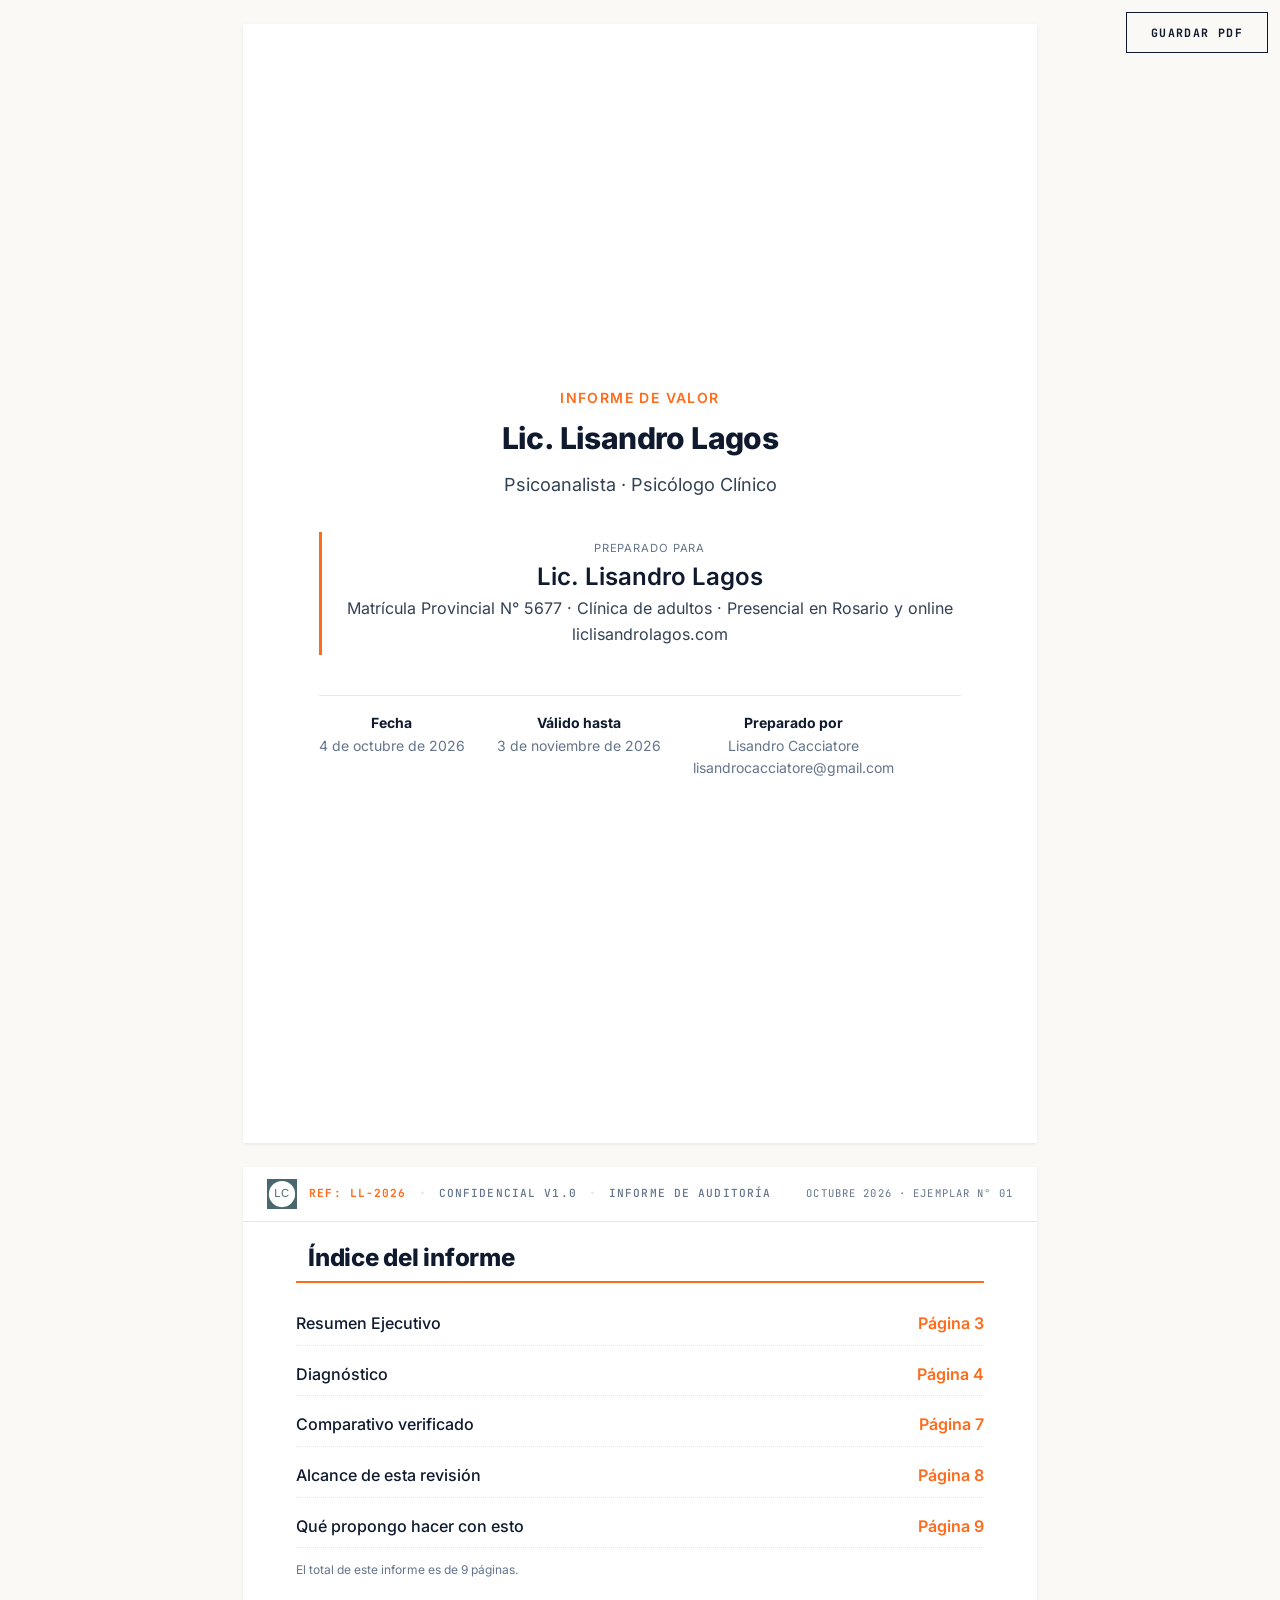
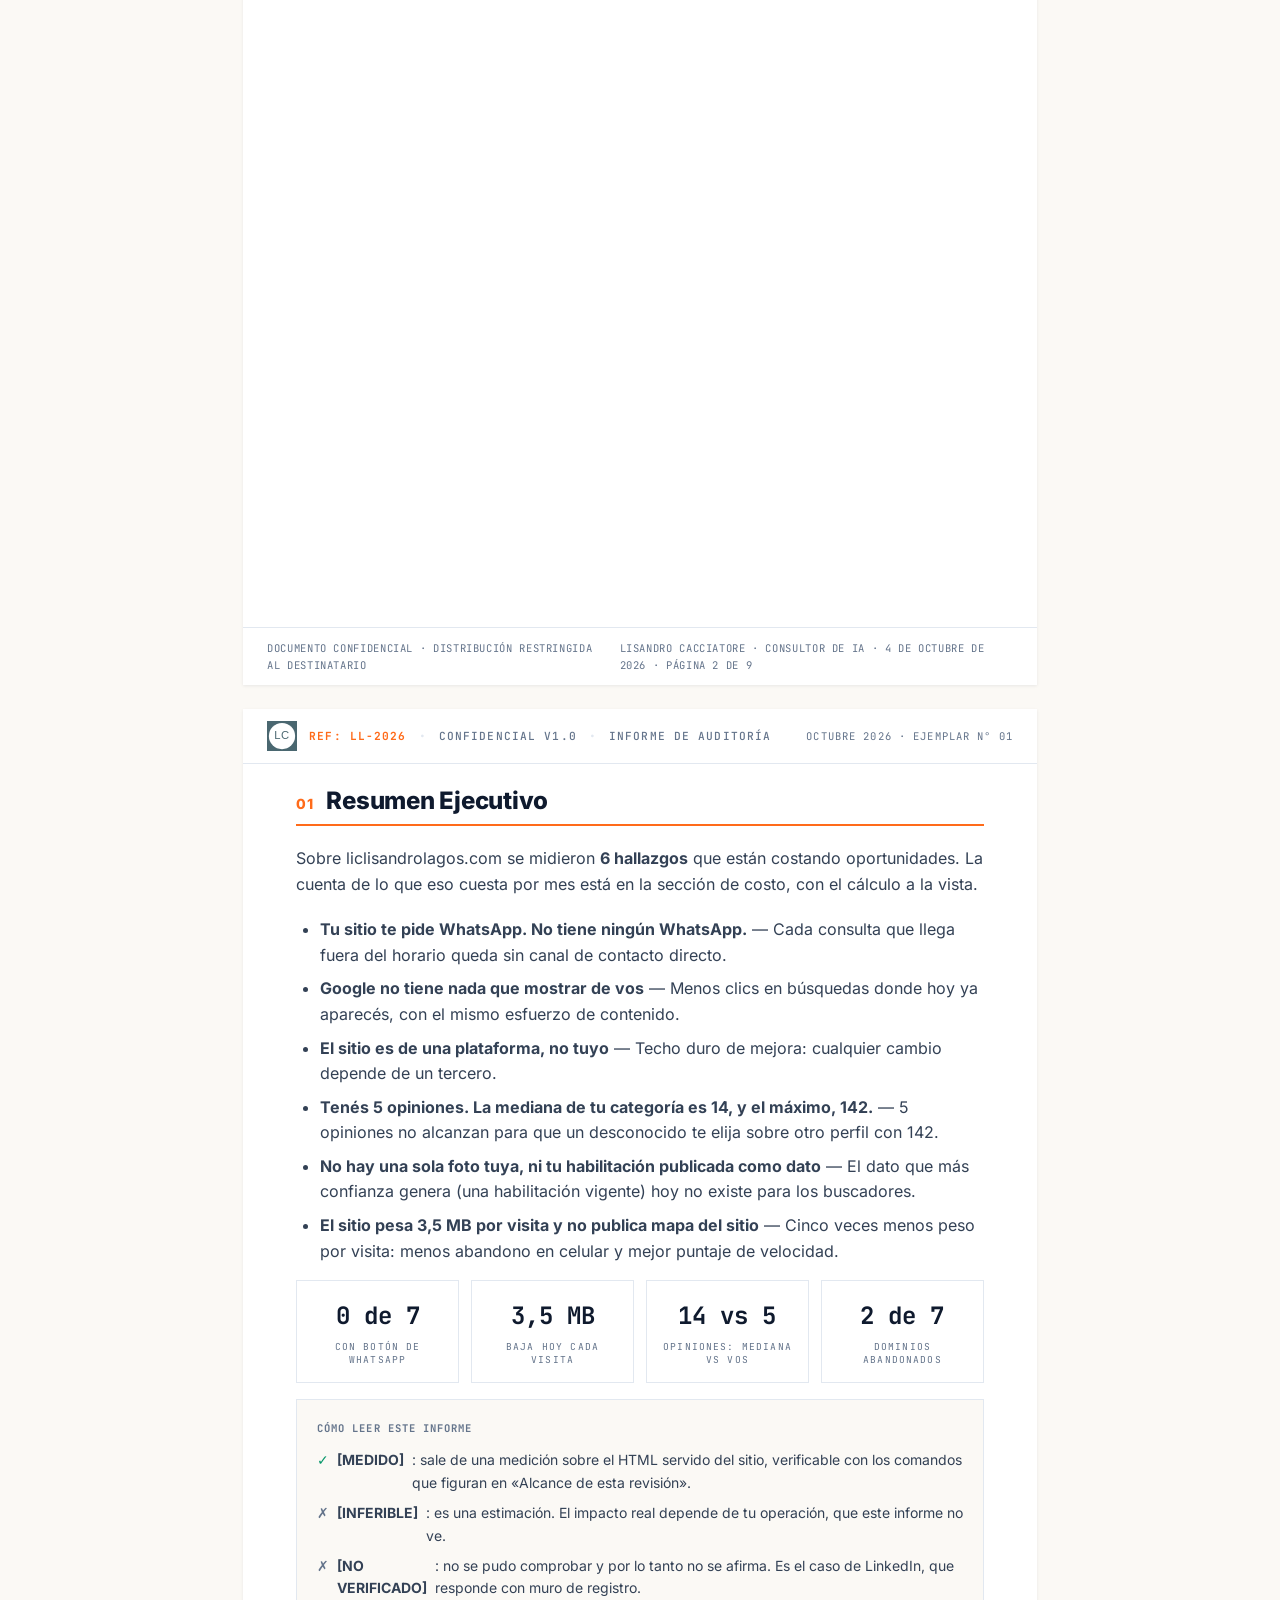
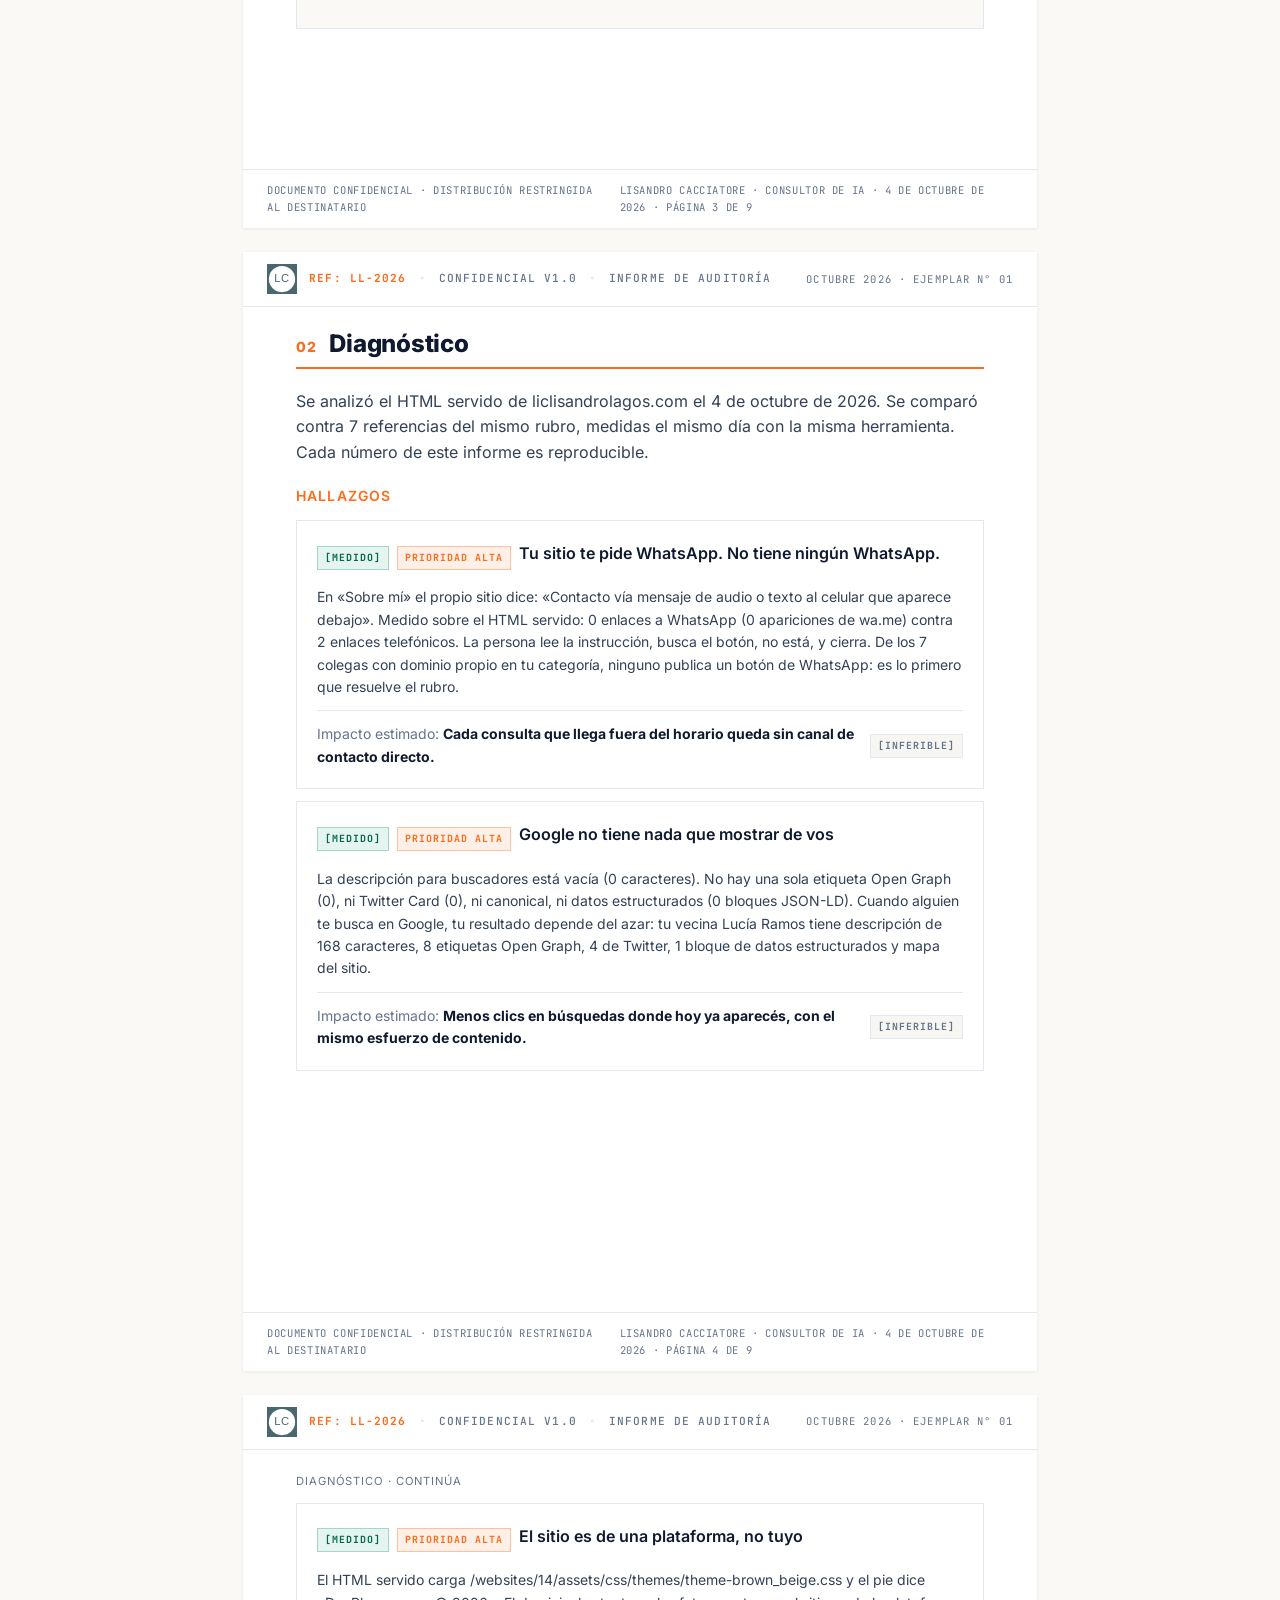
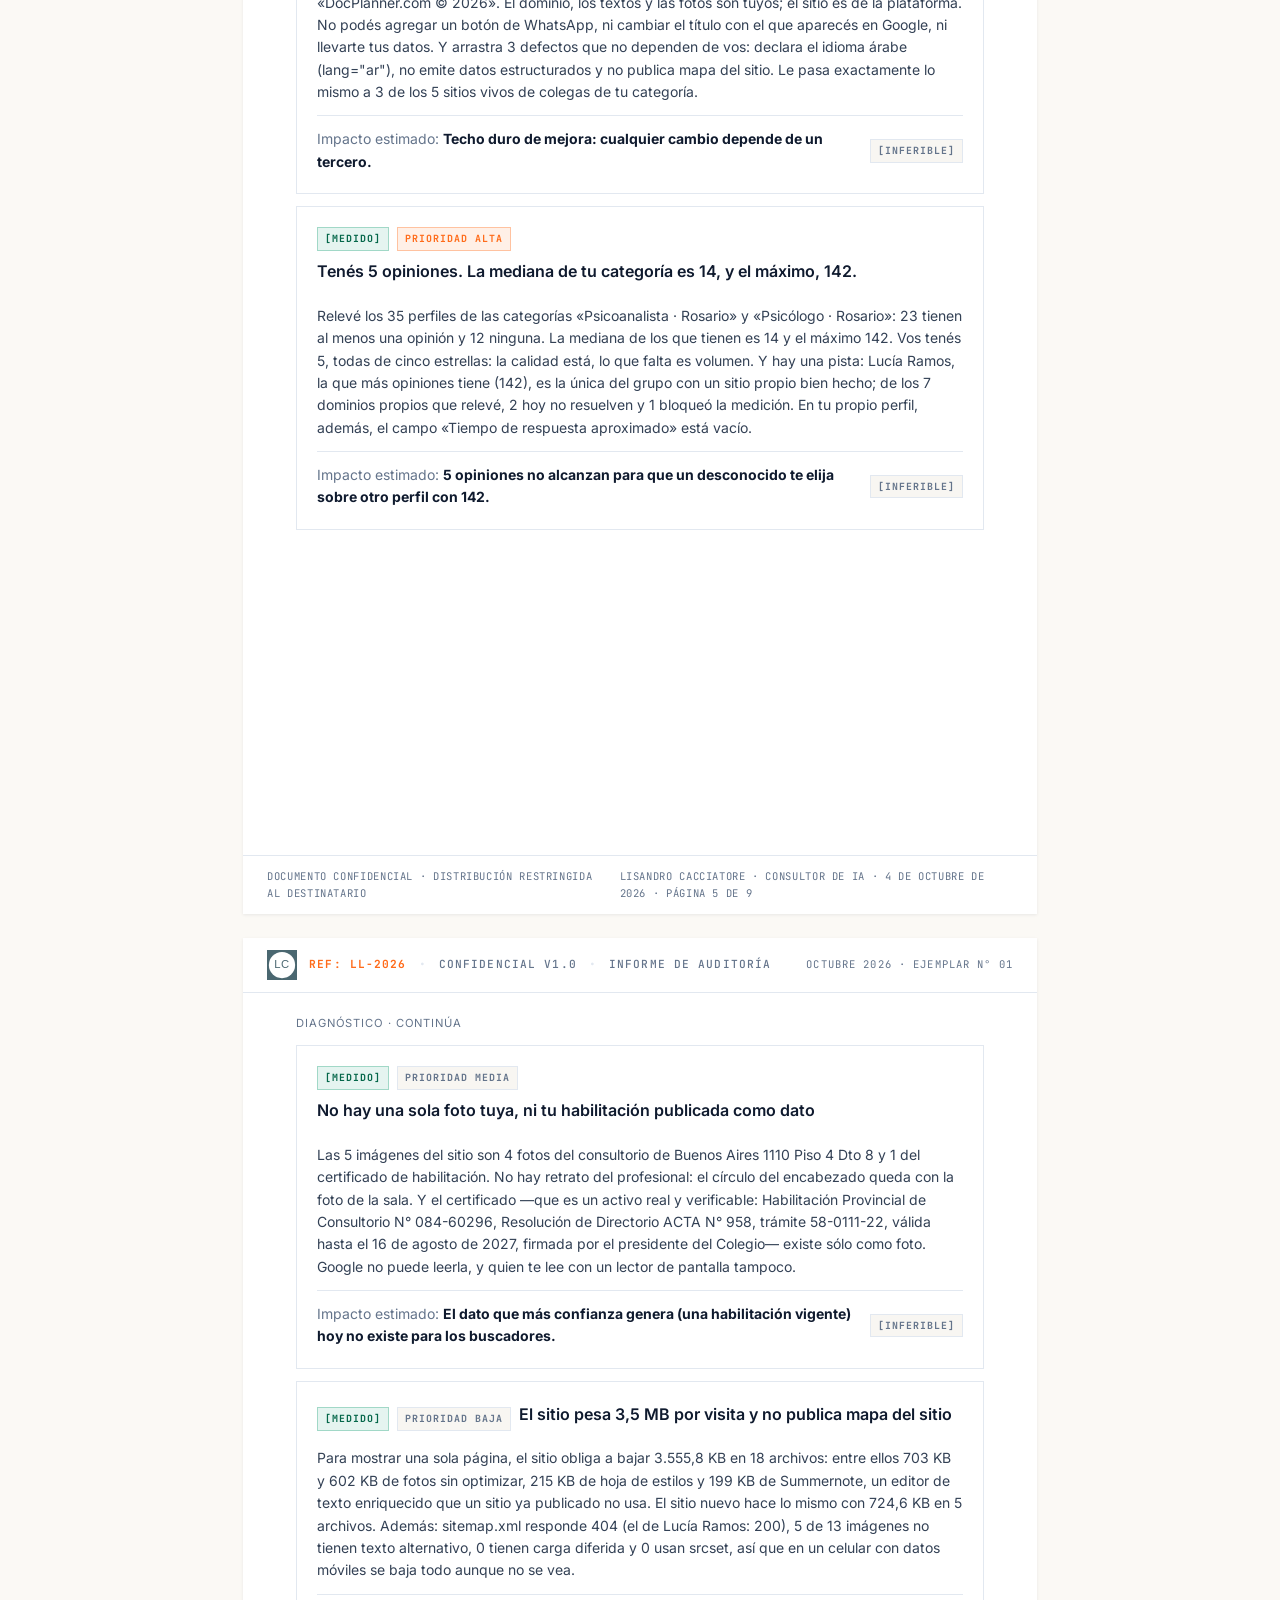
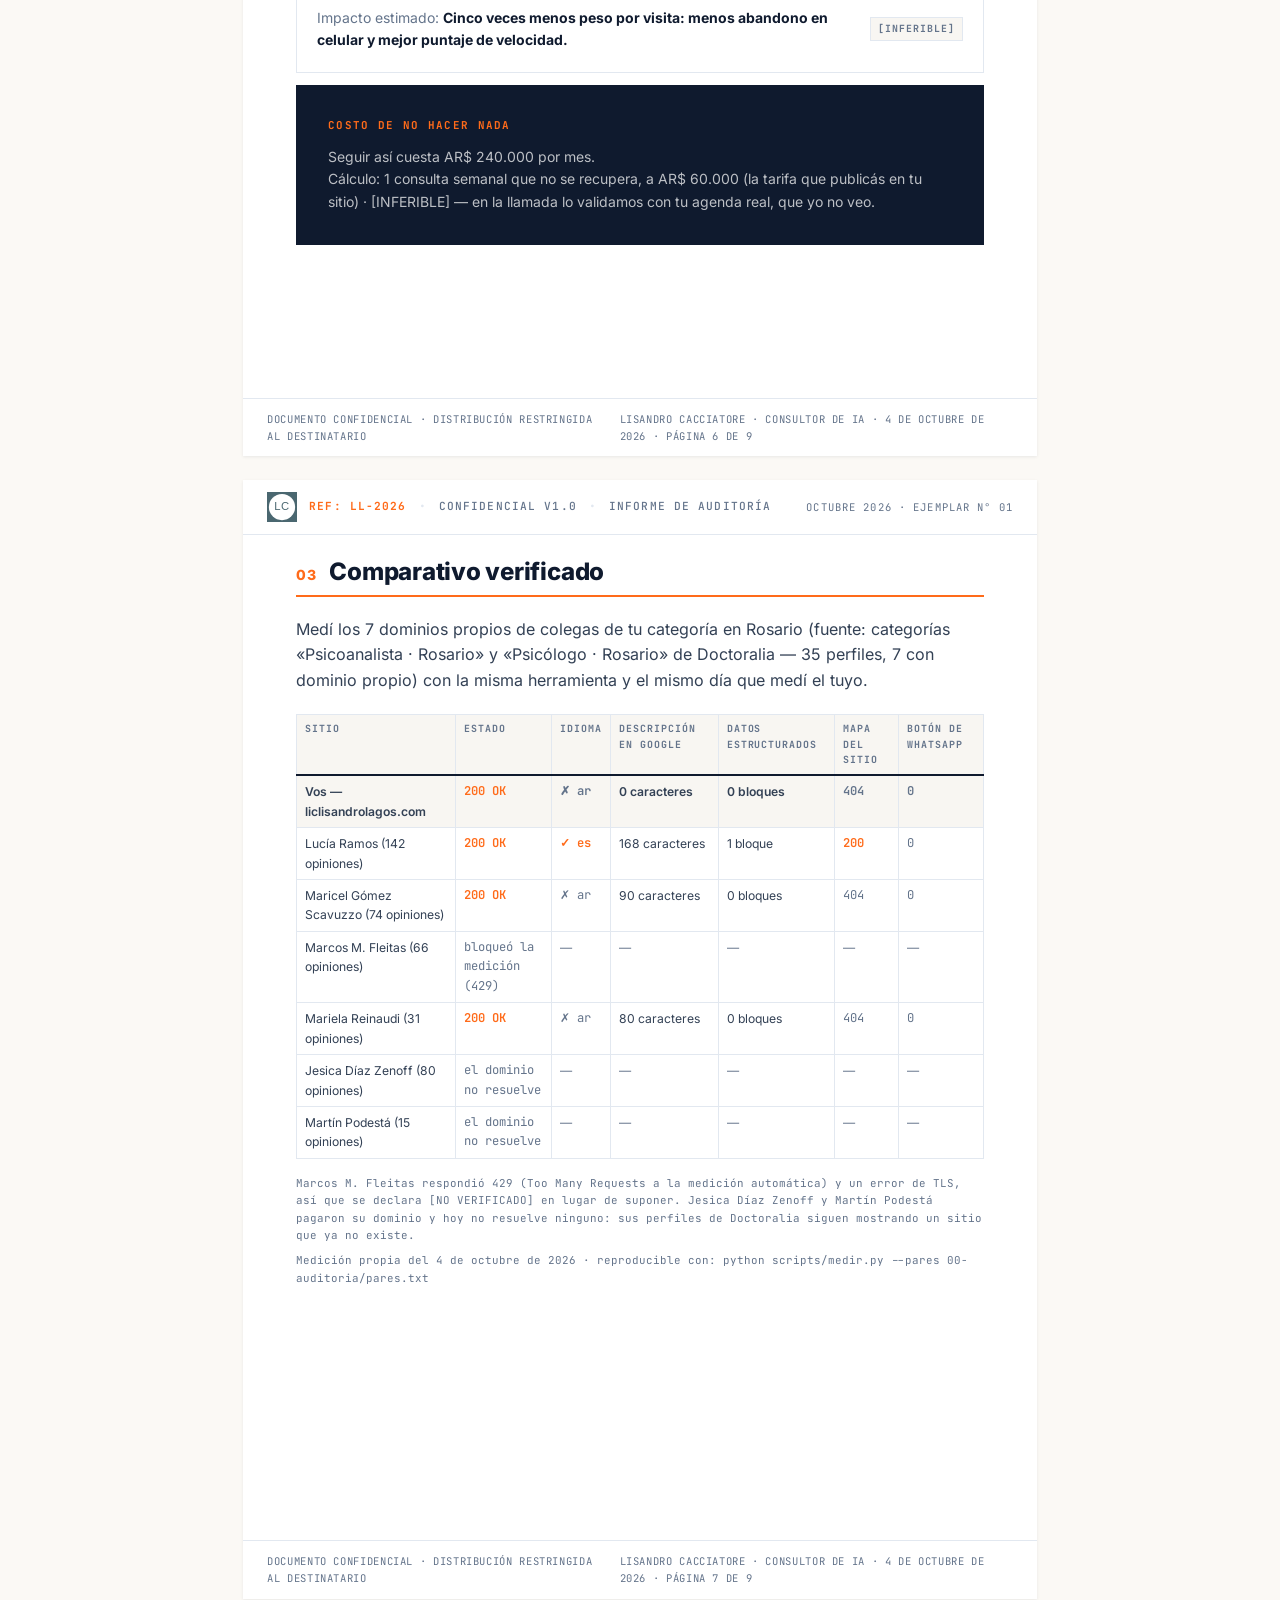
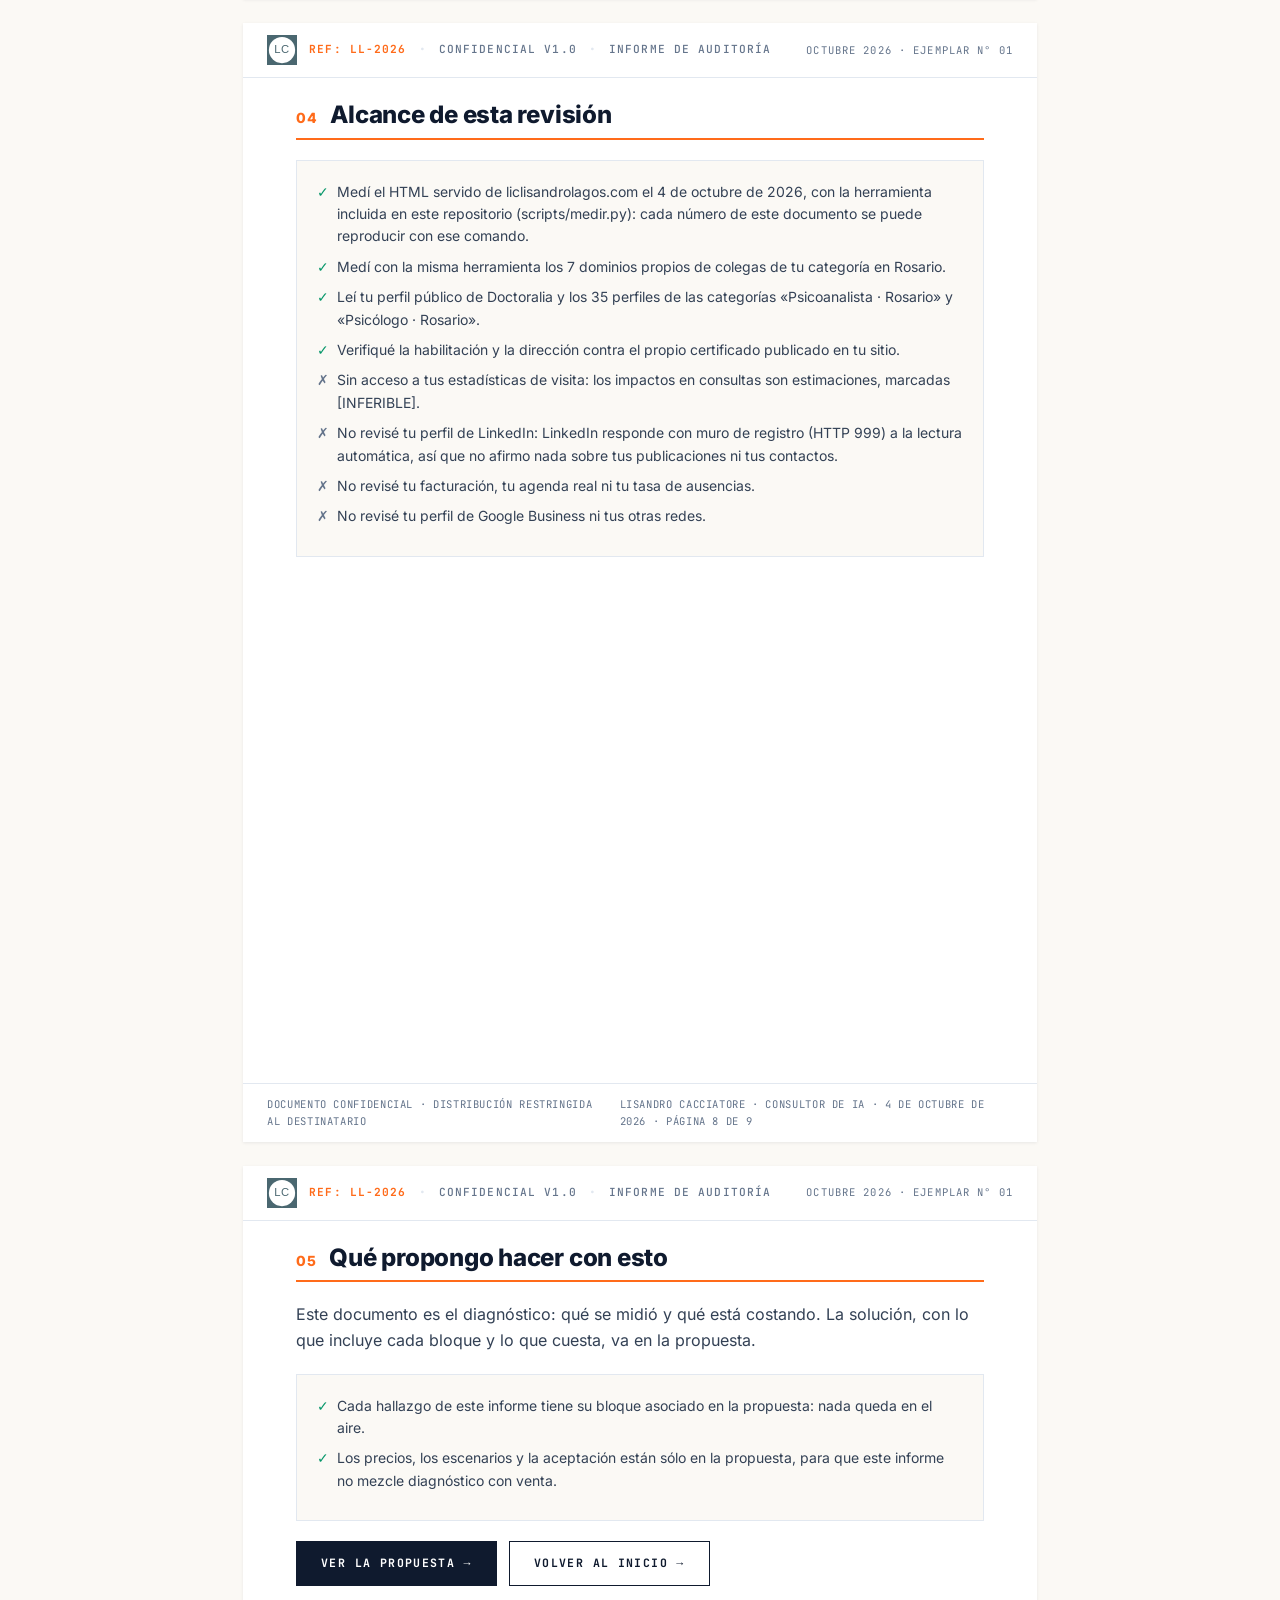
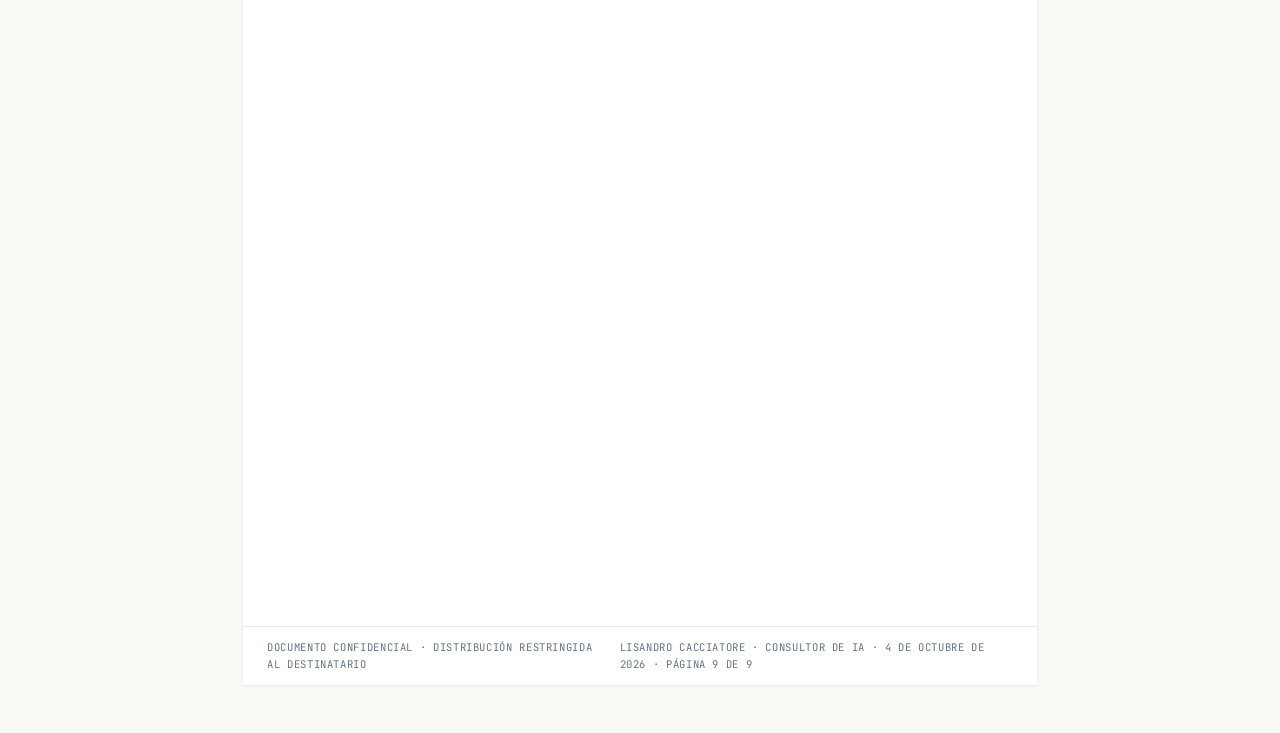
==== commit 31aba5a5: "folio: la referencia no cuenta el tratamiento del nombre «Lic. Lisandro Lagos» daba LLL-2026 y «Lic." ====
--- a/00-auditoria/informe.html
+++ b/00-auditoria/informe.html
@@ -844,7 +844,7 @@
 
 <script>
   window.CLIENT_CONFIG = {"meta": {"nombre": "Lic. Lisandro Lagos", "matricula": "Matrícula Provincial N° 5677", "profesion": "Psicoanalista · Psicólogo Clínico", "rubro": "Clínica de adultos · Presencial en Rosario y online", "fecha": "4 de octubre de 2026", "validez": "3 de noviembre de 2026", "url": "liclisandrolagos.com"}, "author": {"nombre": "Lisandro Cacciatore", "email": "lisandrocacciatore@gmail.com"}, "branding": {"colorPrimario": "", "logo": "", "firma": ""}, "costoMensual": "AR$ 240.000", "baseCalculo": "1 consulta semanal que no se recupera, a AR$ 60.000 (la tarifa que publicás en tu sitio)", "comparativos": 7, "fechasPermitidas": ["16 de agosto de 2027"], "modelo": {"url": "https://lisandrocacciatore.github.io/LeadLagosLisandro/sitio/", "titulo": "Sitio nuevo (la página modelo)", "bajada": "El sitio completo funcionando: sus fotos reales, la habilitación publicada como texto y WhatsApp en todas las secciones.", "cta": "Ver el sitio nuevo", "captura": "02-sitio/capturas/despues-portada.jpg", "caption": "Nuevo — sitio propio, botón de WhatsApp en cada sección y la habilitación N° 084-60296 como texto."}, "salida": {"slug": "lagos"}, "verificacionPDF": {"datos": ["Buenos Aires 1110"], "hojas": [7, 11]}, "propuesta": {"saludo": "Lisandro", "heroTitulo": "Tu sitio le pide a la gente que te escriba por WhatsApp.<br>Y no tiene WhatsApp.", "heroLead": "Lic. Lisandro Lagos: medí tu sitio, medí tu perfil de Doctoralia y medí los 7 sitios de colegas de tu categoría en Rosario, con la misma herramienta y el mismo día. Esto no es una opinión sobre tu diseño. Son 6 cosas medidas, cada una con el número que la respalda.", "comparativoTitulo": "Tu categoría en Rosario, medida el mismo día", "comparativoCierre": "No estás solo: el problema es la plataforma. Tres de los cinco sitios vivos de tu categoría arrastran el mismo error de idioma y tampoco emiten datos estructurados. Y ninguno de los siete tiene un botón de WhatsApp. Es la mejora más directa del rubro, y el rubro todavía no la hizo.", "costoNota": "en la llamada lo validamos con tu agenda real, que yo no veo.", "propuestaTitulo": "Un sitio tuyo, y los bloques que quieras sumar", "propuestaIntro": "La base es no depender más de la plataforma: sitio propio, tus datos reales, tu certificado como texto y no como foto, y las señales que Google necesita para mostrarte. Los bloques se suman según lo que te duela más y según el presupuesto.", "baseLabel": "Base — Sitio profesional propio", "preguntasTitulo": "Cuatro datos que no puedo inventar", "cierreTitulo": "Una llamada de veinte minutos", "cierreBody": "No hace falta que decidas nada por mensaje. Veinte minutos alcanzan para revisar los hallazgos, contestar las cuatro preguntas y elegir por dónde empezar.", "conversionTitulo": "Cómo se ubica el número"}, "callout": {"label": "Costo de no hacer nada", "strong": "Seguir así cuesta AR$ 240.000 por mes.", "note": "Cálculo: 1 consulta semanal que no se recupera, a AR$ 60.000 (la tarifa que publicás en tu sitio) · [INFERIBLE] — en la llamada lo validamos con tu agenda real, que yo no veo."}, "conversion": {"tipoCambio": 1551.9, "tipoCambioFecha": "4 de octubre de 2026", "tipoCambioFuente": "dolarapi.com (dólar bolsa, venta)", "tipoCambioDetalle": "USD 1 = AR$ 1.551,90", "tarifaSesion": 60000, "tarifaSesionFuente": "liclisandrolagos.com — sección Precios (publicada por el propio profesional)", "unidad": "sesiones", "referenciaEtiqueta": "la tarifa que publicás", "costoMensualNum": 240000, "cierre": "<p class=\"evsrc\">El pack completo ({total}) se paga con {unidades} {unidad}: menos de lo que facturás en tres semanas trabajando a una consulta por día. Y si el sitio recupera una sola consulta por semana, la base de {base} se paga en {recupero} meses.<\/p>\n    <p class=\"evsrc\">[INFERIBLE] La recuperación depende de tu agenda real, que no veo. El número de {unidad} equivalentes, en cambio, es aritmética sobre datos que vos publicás.<\/p>"}, "hallazgos": [{"prioridad": "alta", "tipo": "[MEDIDO]", "titulo": "Tu sitio te pide WhatsApp. No tiene ningún WhatsApp.", "descripcion": "En «Sobre mí» el propio sitio dice: «Contacto vía mensaje de audio o texto al celular que aparece debajo». Medido sobre el HTML servido: 0 enlaces a WhatsApp (0 apariciones de wa.me) contra 2 enlaces telefónicos. La persona lee la instrucción, busca el botón, no está, y cierra. De los 7 colegas con dominio propio en tu categoría, ninguno publica un botón de WhatsApp: es lo primero que resuelve el rubro.", "impacto": "Cada consulta que llega fuera del horario queda sin canal de contacto directo.", "resumen": "0 enlaces wa.me y 2 tel:, medido sobre el HTML servido.", "propongo": "Módulo M1 — WhatsApp contextual. La base ya incluye el botón con el mensaje escrito; M1 lo hace cambiar según la sección donde esté la persona.", "significa": "Quien te busca cuando ya decidió, no te encuentra a mano: tiene que marcar o llenar un formulario.", "tituloCorto": "Ningún canal de contacto en un clic"}, {"prioridad": "alta", "tipo": "[MEDIDO]", "titulo": "Google no tiene nada que mostrar de vos", "descripcion": "La descripción para buscadores está vacía (0 caracteres). No hay una sola etiqueta Open Graph (0), ni Twitter Card (0), ni canonical, ni datos estructurados (0 bloques JSON-LD). Cuando alguien te busca en Google, tu resultado depende del azar: tu vecina Lucía Ramos tiene descripción de 168 caracteres, 8 etiquetas Open Graph, 4 de Twitter, 1 bloque de datos estructurados y mapa del sitio.", "impacto": "Menos clics en búsquedas donde hoy ya aparecés, con el mismo esfuerzo de contenido.", "resumen": "0 caracteres de descripción, 0 Open Graph, 0 datos estructurados, 0 canónica.", "propongo": "Módulo M4 — SEO estructurado: título, descripción, Open Graph, sitemap y datos estructurados de psicólogo.", "significa": "Buscándote por tu especialidad, tu resultado no puede decir nada tuyo: no hay de dónde sacarlo.", "tituloCorto": "Nada que mostrar en Google"}, {"prioridad": "alta", "tipo": "[MEDIDO]", "titulo": "El sitio es de una plataforma, no tuyo", "descripcion": "El HTML servido carga /websites/14/assets/css/themes/theme-brown_beige.css y el pie dice «DocPlanner.com © 2026». El dominio, los textos y las fotos son tuyos; el sitio es de la plataforma. No podés agregar un botón de WhatsApp, ni cambiar el título con el que aparecés en Google, ni llevarte tus datos. Y arrastra 3 defectos que no dependen de vos: declara el idioma árabe (lang=\"ar\"), no emite datos estructurados y no publica mapa del sitio. Le pasa exactamente lo mismo a 3 de los 5 sitios vivos de colegas de tu categoría.", "impacto": "Techo duro de mejora: cualquier cambio depende de un tercero.", "resumen": "1 hoja de estilo de plataforma (/websites/14/.../theme-brown_beige.css), pie «DocPlanner.com © 2026» y lang=\"ar\" en un sitio en español.", "propongo": "Base — sitio propio en tu dominio, sin una plataforma de terceros en el medio.", "significa": "Cada arreglo tiene que pasar por alguien que no sos vos, y así se quedó el idioma en el que no hablás.", "tituloCorto": "El sitio es de una plataforma, no tuyo"}, {"prioridad": "alta", "tipo": "[MEDIDO]", "titulo": "Tenés 5 opiniones. La mediana de tu categoría es 14, y el máximo, 142.", "descripcion": "Relevé los 35 perfiles de las categorías «Psicoanalista · Rosario» y «Psicólogo · Rosario»: 23 tienen al menos una opinión y 12 ninguna. La mediana de los que tienen es 14 y el máximo 142. Vos tenés 5, todas de cinco estrellas: la calidad está, lo que falta es volumen. Y hay una pista: Lucía Ramos, la que más opiniones tiene (142), es la única del grupo con un sitio propio bien hecho; de los 7 dominios propios que relevé, 2 hoy no resuelven y 1 bloqueó la medición. En tu propio perfil, además, el campo «Tiempo de respuesta aproximado» está vacío.", "impacto": "5 opiniones no alcanzan para que un desconocido te elija sobre otro perfil con 142.", "resumen": "5 opiniones propias; mediana 14 y máximo 142 entre 35 perfiles relevados.", "propongo": "Base — el sitio nuevo pide la opinión al paciente al salir del turno, con un enlace directo a tu perfil de Doctoralia.", "significa": "Puesto al lado de otro profesional de tu rubro, tu perfil es el que tiene menos prueba social.", "tituloCorto": "Prueba social por debajo de la categoría"}, {"prioridad": "media", "tipo": "[MEDIDO]", "titulo": "No hay una sola foto tuya, ni tu habilitación publicada como dato", "descripcion": "Las 5 imágenes del sitio son 4 fotos del consultorio de Buenos Aires 1110 Piso 4 Dto 8 y 1 del certificado de habilitación. No hay retrato del profesional: el círculo del encabezado queda con la foto de la sala. Y el certificado —que es un activo real y verificable: Habilitación Provincial de Consultorio N° 084-60296, Resolución de Directorio ACTA N° 958, trámite 58-0111-22, válida hasta el 16 de agosto de 2027, firmada por el presidente del Colegio— existe sólo como foto. Google no puede leerla, y quien te lee con un lector de pantalla tampoco.", "impacto": "El dato que más confianza genera (una habilitación vigente) hoy no existe para los buscadores.", "resumen": "5 imágenes: 4 del consultorio y 1 del certificado. Ningún retrato.", "propongo": "Base — tu habilitación publicada como texto, y el lugar del retrato queda reservado: esa foto la tenés que aportar vos.", "significa": "El número de habilitación —lo único que un paciente chequea antes de escribirte— no se puede leer: está dentro de una foto.", "tituloCorto": "Sin retrato y sin número legible"}, {"prioridad": "baja", "tipo": "[MEDIDO]", "titulo": "El sitio pesa 3,5 MB por visita y no publica mapa del sitio", "descripcion": "Para mostrar una sola página, el sitio obliga a bajar 3.555,8 KB en 18 archivos: entre ellos 703 KB y 602 KB de fotos sin optimizar, 215 KB de hoja de estilos y 199 KB de Summernote, un editor de texto enriquecido que un sitio ya publicado no usa. El sitio nuevo hace lo mismo con 724,6 KB en 5 archivos. Además: sitemap.xml responde 404 (el de Lucía Ramos: 200), 5 de 13 imágenes no tienen texto alternativo, 0 tienen carga diferida y 0 usan srcset, así que en un celular con datos móviles se baja todo aunque no se vea.", "impacto": "Cinco veces menos peso por visita: menos abandono en celular y mejor puntaje de velocidad.", "resumen": "3,5 MB en 18 archivos; sitemap 404; 5 de 13 imágenes sin texto alternativo.", "propongo": "Base + M3 — el sitio nuevo pesa 724,6 KB en 5 archivos, con mapa del sitio y descripciones en las imágenes.", "significa": "Con datos móviles, la primera visita paga el precio del peso antes de ver nada.", "tituloCorto": "Tres megas y medio por visita"}], "comparativo": {"intro": "Medí los 7 dominios propios de colegas de tu categoría en Rosario (fuente: categorías «Psicoanalista · Rosario» y «Psicólogo · Rosario» de Doctoralia — 35 perfiles, 7 con dominio propio) con la misma herramienta y el mismo día que medí el tuyo.", "medidoEl": "4 de octubre de 2026", "columnas": ["Sitio", "Estado", "Idioma", "Descripción en Google", "Datos estructurados", "Mapa del sitio", "Botón de WhatsApp"], "filas": [{"cliente": true, "celdas": ["Vos — liclisandrolagos.com", "200 OK", "✗ ar", "0 caracteres", "0 bloques", "404", "0"]}, {"celdas": ["Lucía Ramos (142 opiniones)", "200 OK", "✓ es", "168 caracteres", "1 bloque", "200", "0"]}, {"celdas": ["Maricel Gómez Scavuzzo (74 opiniones)", "200 OK", "✗ ar", "90 caracteres", "0 bloques", "404", "0"]}, {"celdas": ["Marcos M. Fleitas (66 opiniones)", "bloqueó la medición (429)", "—", "—", "—", "—", "—"]}, {"celdas": ["Mariela Reinaudi (31 opiniones)", "200 OK", "✗ ar", "80 caracteres", "0 bloques", "404", "0"]}, {"celdas": ["Jesica Díaz Zenoff (80 opiniones)", "el dominio no resuelve", "—", "—", "—", "—", "—"]}, {"celdas": ["Martín Podestá (15 opiniones)", "el dominio no resuelve", "—", "—", "—", "—", "—"]}], "nota": "Marcos M. Fleitas respondió 429 (Too Many Requests a la medición automática) y un error de TLS, así que se declara [NO VERIFICADO] en lugar de suponer. Jesica Díaz Zenoff y Martín Podestá pagaron su dominio y hoy no resuelve ninguno: sus perfiles de Doctoralia siguen mostrando un sitio que ya no existe.", "kpis": [{"valor": "0 de 7", "label": "con botón de WhatsApp"}, {"valor": "3,5 MB", "label": "baja hoy cada visita"}, {"valor": "14 vs 5", "label": "opiniones: mediana vs vos"}, {"valor": "2 de 7", "label": "dominios abandonados"}]}, "recomendados": ["whatsapp", "recordatorios", "agenda", "seo-estructurado", "honorarios", "linkedin"], "modulos": [{"id": "whatsapp", "code": "M1", "title": "WhatsApp contextual", "price": 100, "short": "El atajo directo, con el mensaje ya escrito según la sección.", "bullets": ["Botón flotante en todas las secciones", "El texto del mensaje cambia según dónde está la persona", "Abre en un clic desde el celular, sin copiar el número", "Sin costo mensual de plataforma"], "recomendado": true}, {"id": "recordatorios", "code": "M2", "title": "Recordatorios automáticos de turno", "price": 120, "short": "Bajan las ausencias sin que escribas un mensaje más.", "bullets": ["Aviso 24 horas antes del turno", "Confirmación automática al agendar", "Reagendado en dos toques", "Sirve para presencial y para online"], "recomendado": true}, {"id": "agenda", "code": "M3", "title": "Agenda online sincronizada", "price": 100, "short": "Reservan solos, a cualquier hora, en la agenda que ya usás.", "bullets": ["Sincronización con Google Calendar", "Bloqueo automático de horarios ya tomados", "Zona horaria automática para quien consulta desde el exterior", "Se puede convivir con otra plataforma o reemplazarla"], "recomendado": true}, {"id": "seo-estructurado", "code": "M4", "title": "SEO estructurado y Perfil de Empresa en Google", "price": 150, "short": "Que Google entienda quién sos y te muestre cuando te buscan.", "bullets": ["Datos estructurados de persona y profesión (schema.org)", "Descripción para buscadores, Open Graph y Twitter Cards", "Mapa del sitio y robots.txt", "Alta y verificación en Google Search Console"], "recomendado": true}, {"id": "honorarios", "code": "M5", "title": "Página de honorarios y encuadre económico", "price": 60, "short": "Qué cuesta, cómo se paga y qué se entrega, sin vueltas.", "bullets": ["Honorarios visibles y sin ambigüedad", "Modalidad de pago y de coordinación de turnos", "Qué documentación se entrega (a definir con el profesional)", "Baja las consultas que no llegan a cerrar"], "recomendado": true}, {"id": "linkedin", "code": "M6", "title": "Sección LinkedIn / contenidos", "price": 100, "short": "Tus textos de LinkedIn, en tu sitio, sin depender de la red social.", "bullets": ["Sección de ensayos y notas con autoría", "Carga desde tus publicaciones reales, sin inventar métricas", "Buscador y etiquetas por tema", "Capacitación de 1 hora más manual para publicar solo"], "recomendado": true}, {"id": "terminacion", "code": "M7", "title": "Terminación y accesibilidad verificada", "price": 160, "short": "Que cualquiera pueda usar el formulario y leer el sitio sin esfuerzo.", "bullets": ["Contraste del cuerpo llevado al rango de accesibilidad (4,5:1 o más)", "Etiquetas reales, en español y asociadas a cada campo del formulario", "Descripciones reales en las imágenes que hoy tienen texto de relleno", "Foco de teclado visible: se puede navegar sin mouse"], "recomendado": false}, {"id": "blog-seo", "code": "M8", "title": "Blog con SEO (creación)", "price": 180, "short": "Que te encuentren cuando te buscan, con artículos propios.", "bullets": ["Blog propio, con dirección y título por artículo", "Indexación y alta del blog en Google", "Mapa del sitio al día", "Incluye 3 artículos iniciales de hasta 800 palabras cada uno"], "recomendado": false}, {"id": "geo-aeo", "code": "M9", "title": "GEO y AEO", "price": 150, "short": "Para que los asistentes de inteligencia artificial puedan citarte.", "bullets": ["Cada contenido publicado en el formato que leen los asistentes de IA", "Archivo llms.txt para que lean el sitio ordenado", "Estructura de respuesta corta: el recuadro de arriba se lo lleva quien la tiene", "Perfil de negocio alineado con lo que dicen tus artículos"], "recomendado": false}, {"id": "migracion", "code": "M10", "title": "Migración de contenidos", "price": 130, "short": "Tus contenidos actuales, adentro de tu sitio y con tu autoría.", "bullets": ["Traslado de tus publicaciones reales a artículos con autoría", "Sin inventar métricas ni testimonios", "Etiquetas y buscador por tema", "Un mínimo de arranque acordado (por ejemplo, diez contenidos)"], "recomendado": false}, {"id": "medicion", "code": "M11", "title": "Medición y capacitación", "price": 100, "short": "Para que lo manejes vos, sin depender de nadie.", "bullets": ["Alta y verificación en Google Search Console", "Analítica para ver qué contenido te trae consultas", "Capacitación de una hora, grabada", "Manual en PDF para publicar solo"], "recomendado": false}, {"id": "peso", "code": "M12", "title": "Peso y velocidad", "price": 150, "short": "Menos espera en celular, medido antes y después.", "bullets": ["Agrupar y minificar los estilos", "Recortar el CSS a lo que cada página realmente usa", "Medición antes y después con el peso transferido, no con impresiones", "Sin plugins nuevos ni cambios de tema"], "recomendado": false}, {"id": "verificacion", "code": "M13", "title": "Verificación y entrega documentada", "price": 80, "short": "No te quedás con mi palabra: te quedás con la medición.", "bullets": ["Remedición de todo lo del bloque de terminación, después de aplicado", "Comprobación en un celular real", "Documento corto con qué se cambió y con qué se verifica cada cosa", "Sin costo mensual ni licencia"], "recomendado": false}, {"id": "blog-conectar", "code": "M14", "title": "Conexión de blog existente", "price": 50, "short": "Si ya tenés blog, se conecta, se ordena y se deja indexable.", "bullets": ["Enlace al blog desde cada página de servicio", "Títulos y descripciones propios por artículo", "Indexable: mapa del sitio y datos estructurados de artículo", "Sin reescribir tus textos"], "recomendado": false}], "nextSteps": ["Confirmar cuatro datos que hoy no puedo verificar y que van al sitio: correo de contacto, días y horarios de atención, si se emiten facturas para reintegro (tu perfil de Doctoralia dice que atendés sólo pacientes particulares) y qué plataforma preferís para reservar turnos.", "Llamada de 20 minutos para revisar juntos los 6 hallazgos y elegir qué bloques activar primero.", "Construcción del sitio base y de los módulos elegidos, con publicación de prueba en un enlace que puedas abrir desde el celular.", "Publicación en tu dominio, verificación de indexación en Google, y entrega con una sesión de 1 hora de capacitación y 30 días de soporte."], "preguntasAbiertas": ["¿Querés que el turno se reserve solo en tu agenda o preferís que el primer contacto sea siempre por WhatsApp?", "¿Emitís factura o recibo para que el paciente gestione reintegro? Tu perfil de Doctoralia dice «no se aceptan coberturas médicas: sólo pacientes particulares» y el sitio no dice nada al respecto.", "¿Qué días y horarios querés publicar? Hoy no figuran en ninguna parte.", "¿Hay una foto tuya que quieras usar? Hoy las 5 imágenes del sitio son del consultorio y del certificado; la única imagen de perfil es la sala."], "peso": {"medidoEl": "4 de octubre de 2026", "antes": {"total_kb": 3555.8, "archivos": 18, "html_kb": 26.4}, "despues": {"total_kb": 724.6, "archivos": 5, "html_kb": 48.4}, "comando": "python scripts/pesar.py <url>"}, "imagenes": {"antes": "00-auditoria/capturas/antes-portada.jpg", "despues": "02-sitio/capturas/despues-portada.jpg", "captionAntes": "Hoy — template de plataforma, sin WhatsApp, sin descripción para Google", "captionDespues": "Propuesta — sitio propio, tus fotos reales, tu habilitación como texto"}, "base": {"precio": 350, "items": ["Sitio propio publicado en tu dominio, que ya no depende de la plataforma de terceros", "7 secciones con tus datos reales: enfoque, consultorio, formación completa, honorarios, opiniones, preguntas y contacto", "Tus fotos reales del consultorio y tu habilitación N° 084-60296 publicada como texto (visible para Google)", "Diseño alineado a tu identidad: editorial, sobrio, sin plantilla compartida", "SEO base: idioma correcto, descripción, título, mapa del sitio y textos alternativos", "WhatsApp con el mensaje ya escrito, teléfono, dirección y acceso al mapa", "Contacto conectado a tu agenda actual y a tu perfil de Doctoralia", "Carga acelerada en celular y verificación de accesibilidad", "Publicación, apuntado del dominio y verificación en vivo"]}, "sinIncluir": ["Rediseño de marca: logo, paleta y tipografías quedan como están", "Reescritura de tus textos: el mensaje ya funciona, se respeta", "Campañas pagas y gestión de redes sociales", "Mantenimiento mensual obligatorio: el sitio queda tuyo y funciona sin cuota", "Carga de testimonios que hoy no existan con autorización firmada"], "alcance": ["✓ Medí el HTML servido de liclisandrolagos.com el 4 de octubre de 2026, con la herramienta incluida en este repositorio (scripts/medir.py): cada número de este documento se puede reproducir con ese comando.", "✓ Medí con la misma herramienta los 7 dominios propios de colegas de tu categoría en Rosario.", "✓ Leí tu perfil público de Doctoralia y los 35 perfiles de las categorías «Psicoanalista · Rosario» y «Psicólogo · Rosario».", "✓ Verifiqué la habilitación y la dirección contra el propio certificado publicado en tu sitio.", "✗ Sin acceso a tus estadísticas de visita: los impactos en consultas son estimaciones, marcadas [INFERIBLE].", "✗ No revisé tu perfil de LinkedIn: LinkedIn responde con muro de registro (HTTP 999) a la lectura automática, así que no afirmo nada sobre tus publicaciones ni tus contactos.", "✗ No revisé tu facturación, tu agenda real ni tu tasa de ausencias.", "✗ No revisé tu perfil de Google Business ni tus otras redes."]};
-  window.BRAND_PARTS = { header: "<header class=\"brand-header\">\n  <div class=\"brand-header-inner\">\n    <span class=\"brand-logo\"><?xml version=\"1.0\" encoding=\"UTF-8\"?>\n<svg width=\"64\" height=\"64\" viewBox=\"0 0 64 64\" xmlns=\"http://www.w3.org/2000/svg\">\n  <rect width=\"64\" height=\"64\" fill=\"#4A6770\"/>\n  <circle cx=\"32\" cy=\"32\" r=\"28\" fill=\"white\"/>\n  <text x=\"50%\" y=\"50%\" dominant-baseline=\"middle\" text-anchor=\"middle\" fill=\"#4A6770\" font-size=\"24\" font-family=\"Montserrat,Arial,sans-serif\">LC<\/text>\n<\/svg><\/span>\n    <span class=\"folio-ref\">REF: LLL-2026<\/span>\n    <span class=\"folio-sep\">•<\/span>\n    <span class=\"folio-muted\">CONFIDENCIAL V1.0<\/span>\n    <span class=\"folio-sep\">•<\/span>\n    <span class=\"folio-muted\">INFORME DE AUDITORÍA<\/span>\n    <span class=\"brand-doc\">OCTUBRE 2026 · EJEMPLAR N° 01<\/span>\n  <\/div>\n<\/header>\n", footer: "<footer class=\"brand-footer\">\n  <div class=\"brand-footer-inner\">\n    <span>Documento confidencial · distribución restringida al destinatario<\/span>\n    <span class=\"brand-footer-meta\">Lisandro Cacciatore · Consultor de IA · 4 de octubre de 2026<\/span>\n  <\/div>\n<\/footer>\n" };
+  window.BRAND_PARTS = { header: "<header class=\"brand-header\">\n  <div class=\"brand-header-inner\">\n    <span class=\"brand-logo\"><?xml version=\"1.0\" encoding=\"UTF-8\"?>\n<svg width=\"64\" height=\"64\" viewBox=\"0 0 64 64\" xmlns=\"http://www.w3.org/2000/svg\">\n  <rect width=\"64\" height=\"64\" fill=\"#4A6770\"/>\n  <circle cx=\"32\" cy=\"32\" r=\"28\" fill=\"white\"/>\n  <text x=\"50%\" y=\"50%\" dominant-baseline=\"middle\" text-anchor=\"middle\" fill=\"#4A6770\" font-size=\"24\" font-family=\"Montserrat,Arial,sans-serif\">LC<\/text>\n<\/svg><\/span>\n    <span class=\"folio-ref\">REF: LL-2026<\/span>\n    <span class=\"folio-sep\">•<\/span>\n    <span class=\"folio-muted\">CONFIDENCIAL V1.0<\/span>\n    <span class=\"folio-sep\">•<\/span>\n    <span class=\"folio-muted\">INFORME DE AUDITORÍA<\/span>\n    <span class=\"brand-doc\">OCTUBRE 2026 · EJEMPLAR N° 01<\/span>\n  <\/div>\n<\/header>\n", footer: "<footer class=\"brand-footer\">\n  <div class=\"brand-footer-inner\">\n    <span>Documento confidencial · distribución restringida al destinatario<\/span>\n    <span class=\"brand-footer-meta\">Lisandro Cacciatore · Consultor de IA · 4 de octubre de 2026<\/span>\n  <\/div>\n<\/footer>\n" };
 </script>
 <script>
 /* ==========================================================================
